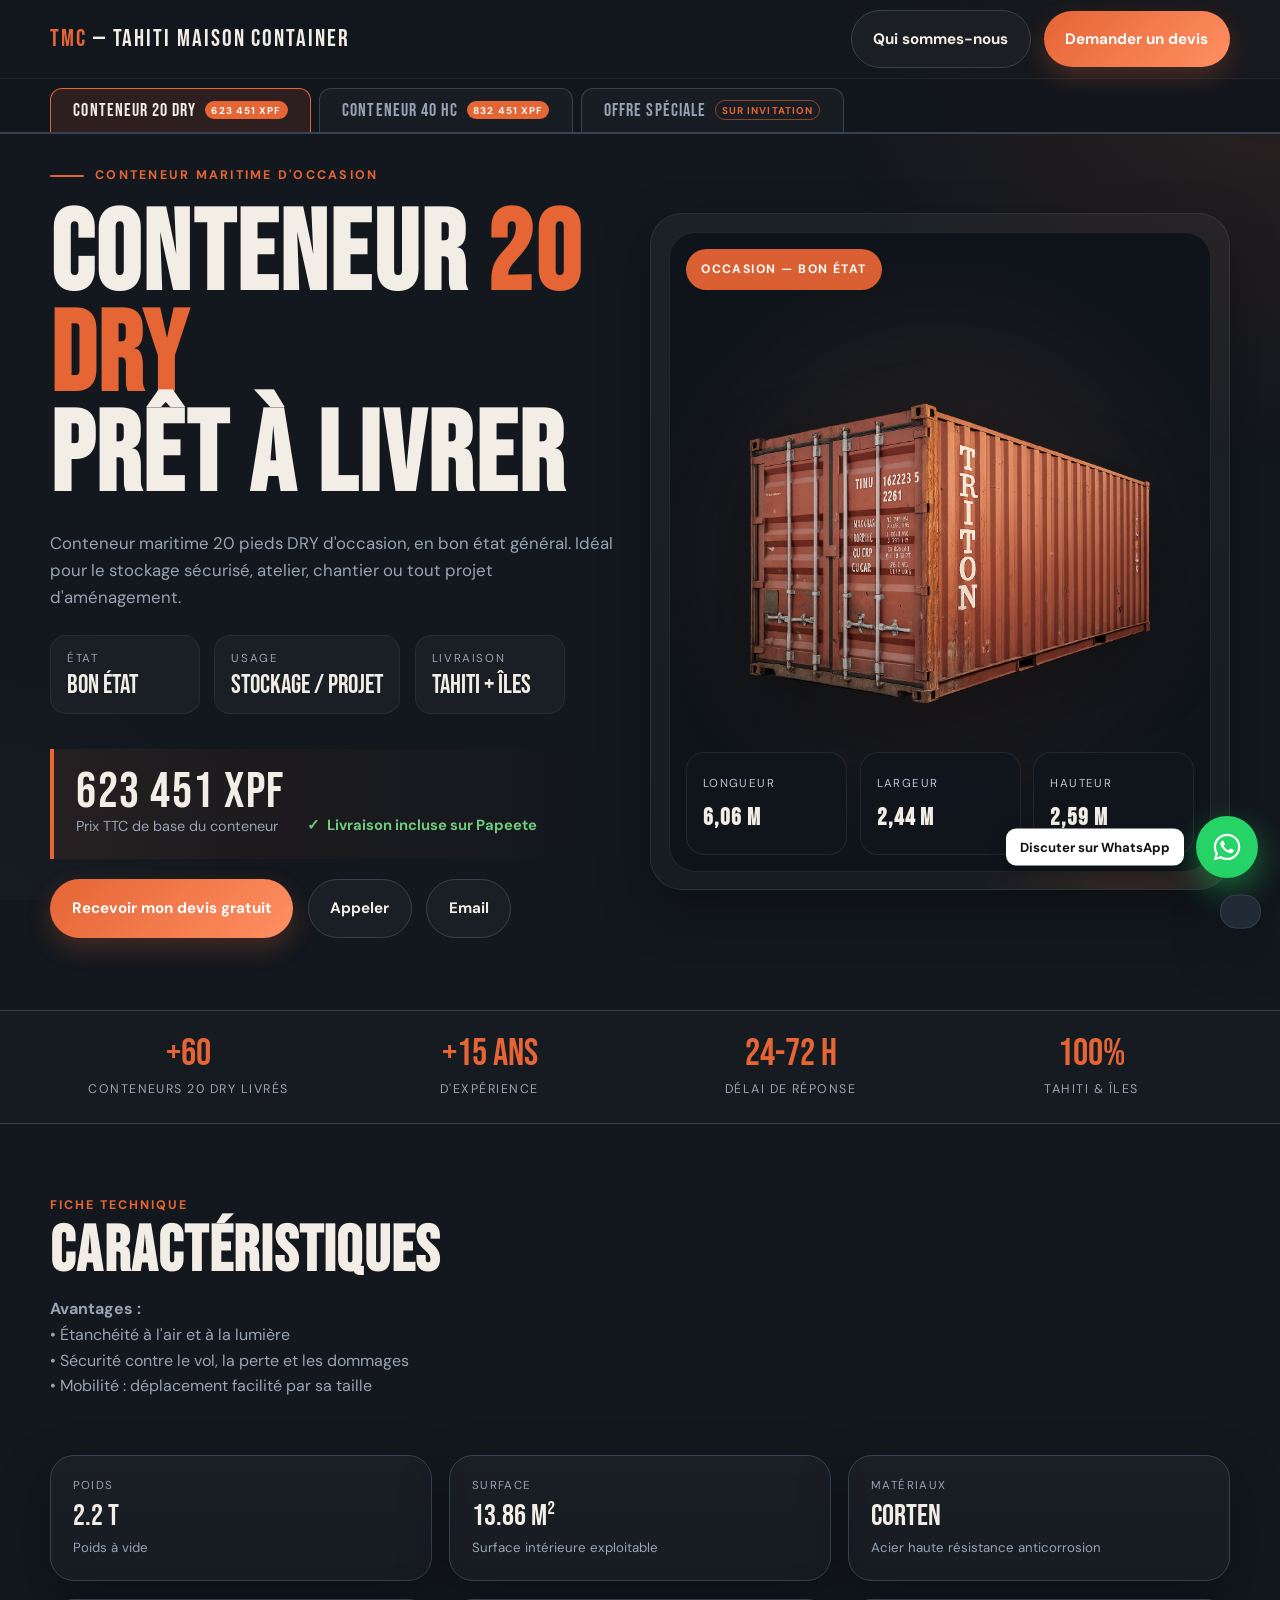
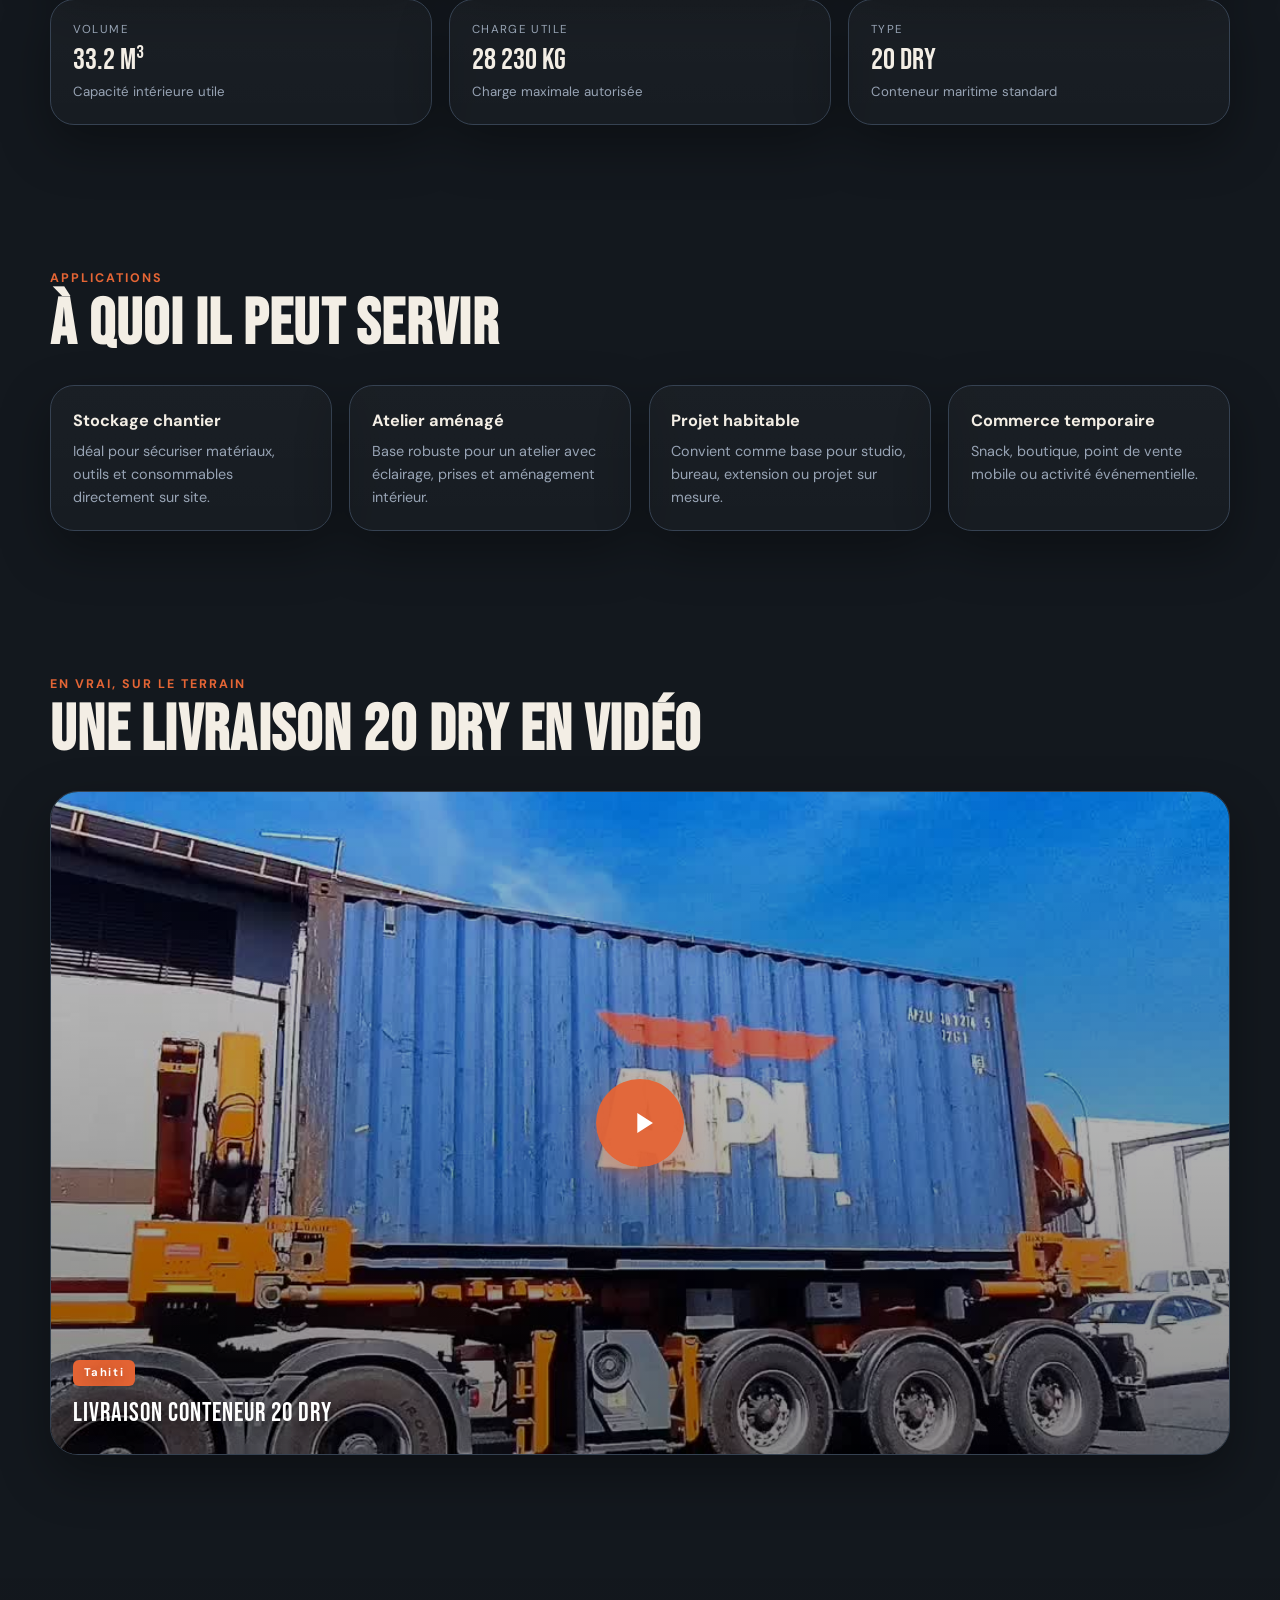
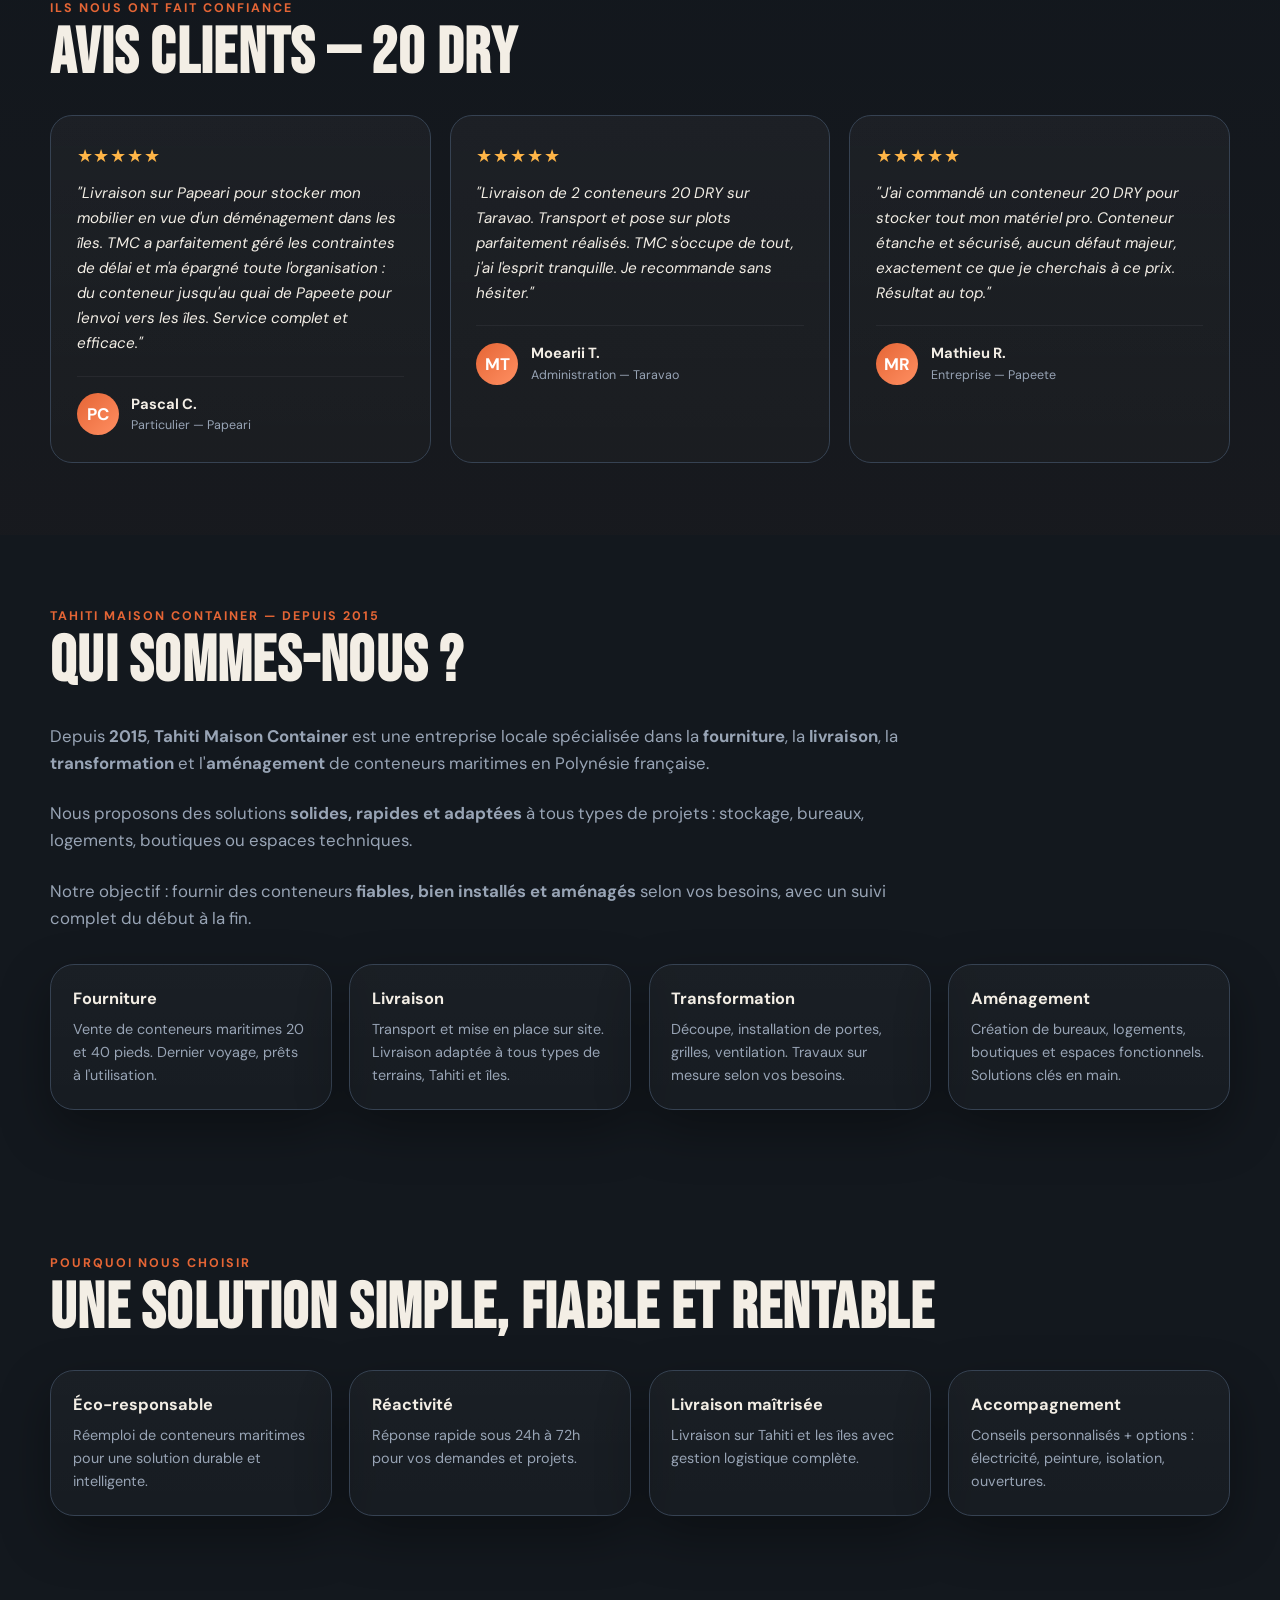
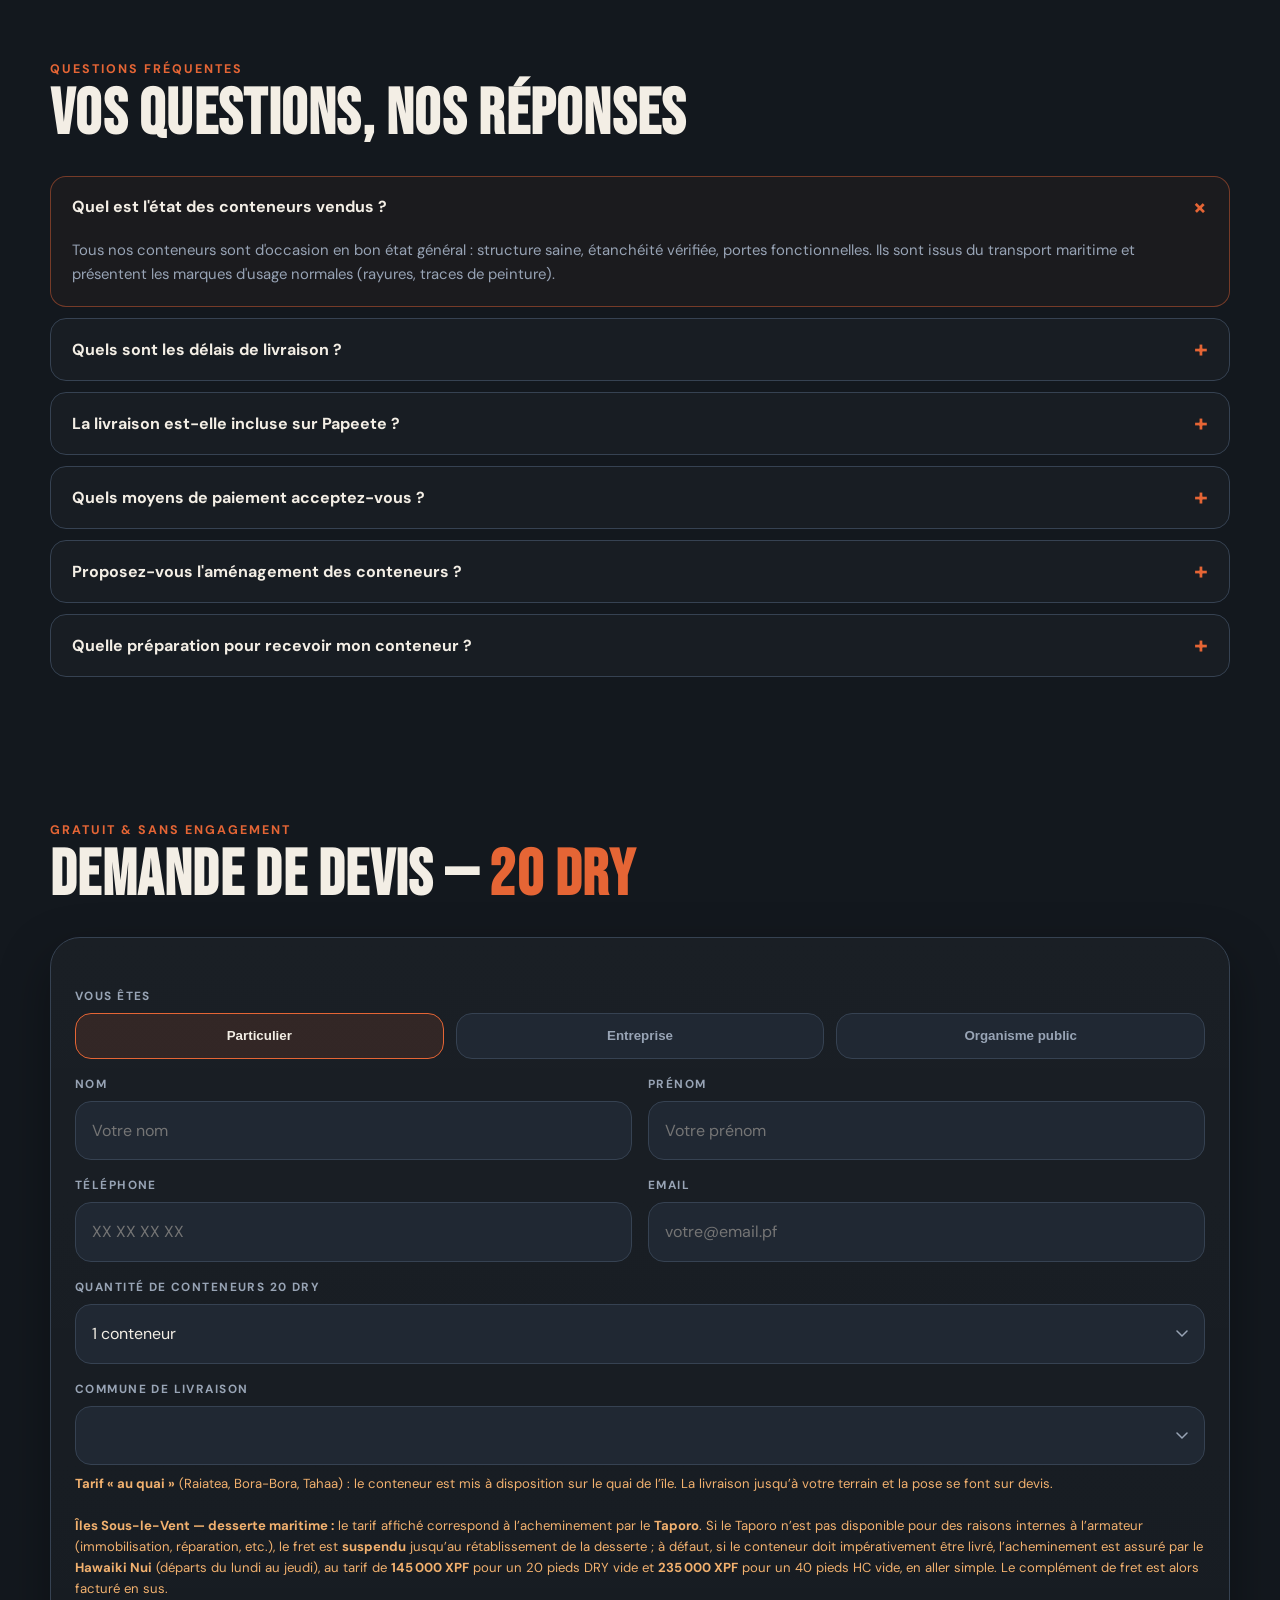
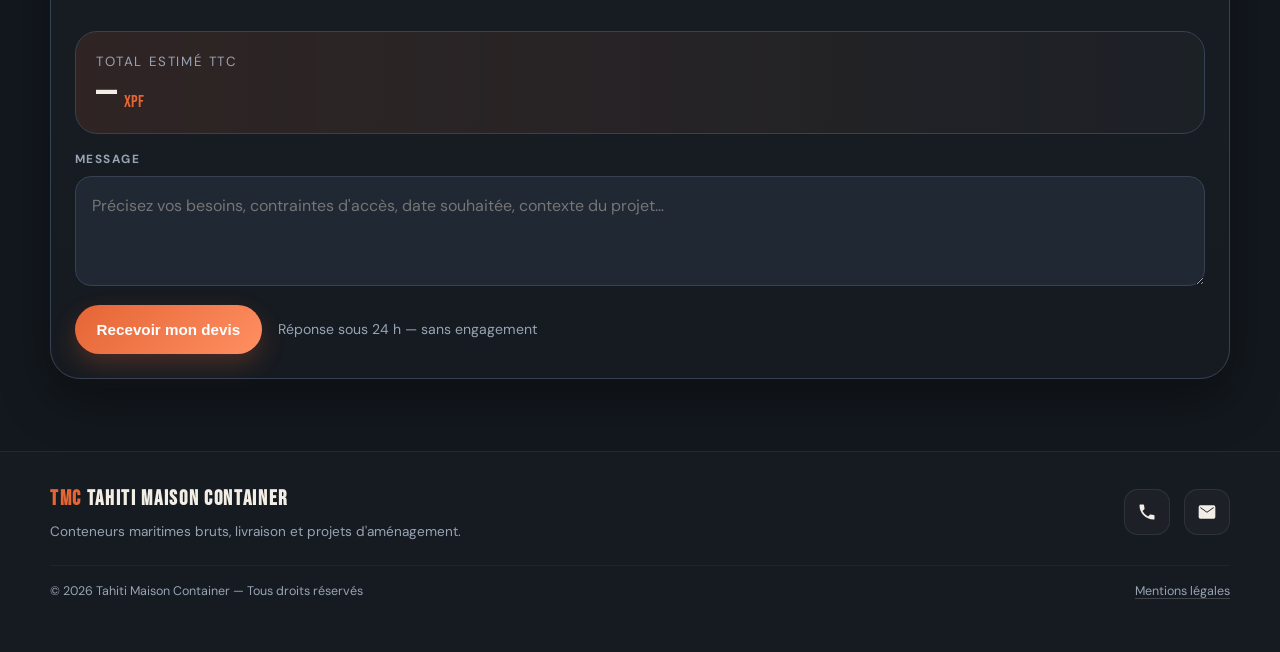
==== index.html @ 59f5e733 "offre-opp-2026-01-16194d" ====
<!DOCTYPE html>
<html lang="fr">
<head>
<meta charset="UTF-8"/>
<meta name="viewport" content="width=device-width,initial-scale=1.0"/>
<meta name="google-site-verification" content="ZjKX18twaaTvr8__LreBZO7NpRVUn8Rv_1X4d9f4OH8" />
<meta name="msvalidate.01" content="8EB4B6373CE8FE2420AEF058932D3EBC" />

<!-- ═══ SEO PRINCIPAL ═══ -->
<title>Tahiti Maison Container — Vente conteneurs maritimes 20 DRY & 40 HC en Polynésie</title>
<meta name="description" content="Vente et livraison de conteneurs maritimes d'occasion en Polynésie française. Conteneur 20 DRY à 623 451 XPF, 40 HC à 832 451 XPF. Livraison Tahiti et îles, aménagement sur mesure. Devis gratuit."/>
<meta name="keywords" content="conteneur Tahiti, container maritime Polynésie, 20 DRY, 40 HC, vente conteneur Papeete, livraison conteneur îles, aménagement conteneur, stockage Tahiti, TMC"/>
<meta name="author" content="Tahiti Maison Container"/>
<meta name="robots" content="index, follow"/>
<meta name="geo.region" content="PF"/>
<meta name="geo.placename" content="Papeete, Tahiti"/>
<link rel="canonical" href="https://tahitimaisoncontainer-jpg.github.io/avendrecontainer/"/>

<!-- ═══ OPEN GRAPH (Facebook, WhatsApp, LinkedIn) ═══ -->
<meta property="og:type" content="website"/>
<meta property="og:locale" content="fr_FR"/>
<meta property="og:site_name" content="Tahiti Maison Container"/>
<meta property="og:title" content="Tahiti Maison Container — Conteneurs maritimes en Polynésie"/>
<meta property="og:description" content="Vente et livraison de conteneurs maritimes 20 DRY & 40 HC. Livraison Tahiti et îles, aménagement sur mesure. Devis gratuit sous 24h."/>
<meta property="og:url" content="https://tahitimaisoncontainer-jpg.github.io/avendrecontainer/"/>
<meta property="og:image" content="https://tahitimaisoncontainer-jpg.github.io/avendrecontainer/images/conteneur-20dry.png"/>
<meta property="og:image:width" content="1200"/>
<meta property="og:image:height" content="630"/>
<meta property="og:image:alt" content="Conteneur maritime TMC Polynésie"/>

<!-- ═══ TWITTER CARDS ═══ -->
<meta name="twitter:card" content="summary_large_image"/>
<meta name="twitter:title" content="Tahiti Maison Container — Conteneurs 20 DRY & 40 HC"/>
<meta name="twitter:description" content="Vente et livraison de conteneurs maritimes en Polynésie. Devis gratuit sous 24h."/>
<meta name="twitter:image" content="https://tahitimaisoncontainer-jpg.github.io/avendrecontainer/images/conteneur-20dry.png"/>

<!-- ═══ FAVICON ═══ -->
<link rel="icon" type="image/svg+xml" href="data:image/svg+xml,%3Csvg xmlns='http://www.w3.org/2000/svg' viewBox='0 0 32 32'%3E%3Crect width='32' height='32' rx='6' fill='%2314181e'/%3E%3Cpath d='M5 11h22v10H5z' fill='%23e56535'/%3E%3Cpath d='M8 11v10M12 11v10M16 11v10M20 11v10M24 11v10' stroke='%2314181e' stroke-width='1'/%3E%3C/svg%3E"/>

<!-- ═══ DONNÉES STRUCTURÉES SCHEMA.ORG ═══ -->
<script type="application/ld+json">
{
  "@context": "https://schema.org",
  "@type": "LocalBusiness",
  "@id": "https://tahitimaisoncontainer-jpg.github.io/avendrecontainer/#business",
  "name": "Tahiti Maison Container",
  "alternateName": "TMC",
  "description": "Vente, livraison et aménagement de conteneurs maritimes d'occasion en Polynésie française.",
  "url": "https://tahitimaisoncontainer-jpg.github.io/avendrecontainer/",
  "telephone": "+68987226555",
  "email": "tahitimaisoncontainer@gmail.com",
  "image": "https://tahitimaisoncontainer-jpg.github.io/avendrecontainer/images/conteneur-20dry.png",
  "priceRange": "623 451 - 832 451 XPF",
  "address": {
    "@type": "PostalAddress",
    "addressLocality": "Papeete",
    "addressRegion": "Tahiti",
    "addressCountry": "PF"
  },
  "areaServed": [
    {"@type":"Place","name":"Tahiti"},
    {"@type":"Place","name":"Moorea"},
    {"@type":"Place","name":"Îles Sous-le-Vent"},
    {"@type":"Place","name":"Tuamotu"},
    {"@type":"Place","name":"Marquises"},
    {"@type":"Place","name":"Australes"}
  ],
  "aggregateRating": {
    "@type": "AggregateRating",
    "ratingValue": "5.0",
    "reviewCount": "6",
    "bestRating": "5",
    "worstRating": "1"
  },
  "review": [
    {"@type":"Review","author":{"@type":"Person","name":"Pascal C."},"reviewRating":{"@type":"Rating","ratingValue":"5"},"reviewBody":"Livraison sur Papeari pour stocker mon mobilier en vue d'un déménagement dans les îles. TMC a parfaitement géré les contraintes de délai."},
    {"@type":"Review","author":{"@type":"Person","name":"Moearii T."},"reviewRating":{"@type":"Rating","ratingValue":"5"},"reviewBody":"Livraison de 2 conteneurs 20 DRY sur Taravao. Transport et pose sur plots parfaitement réalisés. Je recommande sans hésiter."},
    {"@type":"Review","author":{"@type":"Person","name":"Mathieu R."},"reviewRating":{"@type":"Rating","ratingValue":"5"},"reviewBody":"Conteneur étanche et sécurisé, aucun défaut majeur. Exactement ce que je cherchais à ce prix. Résultat au top."},
    {"@type":"Review","author":{"@type":"Person","name":"Mareta T."},"reviewRating":{"@type":"Rating","ratingValue":"5"},"reviewBody":"3 conteneurs 40 HC commandés pour notre stockage. TMC a parfaitement organisé la pose sur plots et installé des ouvertures alu."},
    {"@type":"Review","author":{"@type":"Person","name":"Maeva M."},"reviewRating":{"@type":"Rating","ratingValue":"5"},"reviewBody":"Livraison de 2 conteneurs 40 HC sur Tahaa. TMC a su gérer le transport malgré les difficultés logistiques sur l'île."},
    {"@type":"Review","author":{"@type":"Person","name":"Heimana F."},"reviewRating":{"@type":"Rating","ratingValue":"5"},"reviewBody":"On stocke notre flotte de matériel pro dans deux 40 HC. Capacité énorme, sécurité totale. Rapport qualité-prix imbattable."}
  ]
}
</script>
<script type="application/ld+json">
{
  "@context": "https://schema.org",
  "@graph": [
    {
      "@type": "Product",
      "name": "Conteneur maritime 20 DRY d'occasion",
      "description": "Conteneur maritime 20 pieds DRY d'occasion en bon état général. Idéal pour stockage, atelier, chantier ou projet d'aménagement. Dimensions extérieures 6,06 × 2,44 × 2,59 m.",
      "image": "https://tahitimaisoncontainer-jpg.github.io/avendrecontainer/images/conteneur-20dry.png",
      "brand": {"@type":"Brand","name":"Tahiti Maison Container"},
      "category": "Conteneur maritime",
      "offers": {
        "@type": "Offer",
        "price": "623451",
        "priceCurrency": "XPF",
        "availability": "https://schema.org/InStock",
        "seller": {"@type":"Organization","name":"Tahiti Maison Container"}
      },
      "aggregateRating": {
        "@type": "AggregateRating",
        "ratingValue": "5.0",
        "reviewCount": "3",
        "bestRating": "5",
        "worstRating": "1"
      },
      "review": [
        {"@type":"Review","author":{"@type":"Person","name":"Pascal C."},"reviewRating":{"@type":"Rating","ratingValue":"5","bestRating":"5"},"reviewBody":"Livraison sur Papeari pour stocker mon mobilier en vue d'un déménagement dans les îles. TMC a parfaitement géré les contraintes de délai."},
        {"@type":"Review","author":{"@type":"Person","name":"Moearii T."},"reviewRating":{"@type":"Rating","ratingValue":"5","bestRating":"5"},"reviewBody":"Livraison de 2 conteneurs 20 DRY sur Taravao. Transport et pose sur plots parfaitement réalisés. Je recommande sans hésiter."},
        {"@type":"Review","author":{"@type":"Person","name":"Mathieu R."},"reviewRating":{"@type":"Rating","ratingValue":"5","bestRating":"5"},"reviewBody":"Conteneur étanche et sécurisé, aucun défaut majeur. Exactement ce que je cherchais à ce prix. Résultat au top."}
      ]
    },
    {
      "@type": "Product",
      "name": "Conteneur maritime 40 HC d'occasion",
      "description": "Conteneur maritime 40 pieds High Cube d'occasion en bon état général. Grande capacité pour stockage volumineux, atelier, habitat ou commerce. Dimensions extérieures 12,19 × 2,44 × 2,90 m.",
      "image": "https://tahitimaisoncontainer-jpg.github.io/avendrecontainer/images/conteneur-40HC.png",
      "brand": {"@type":"Brand","name":"Tahiti Maison Container"},
      "category": "Conteneur maritime",
      "offers": {
        "@type": "Offer",
        "price": "832451",
        "priceCurrency": "XPF",
        "availability": "https://schema.org/InStock",
        "seller": {"@type":"Organization","name":"Tahiti Maison Container"}
      },
      "aggregateRating": {
        "@type": "AggregateRating",
        "ratingValue": "5.0",
        "reviewCount": "3",
        "bestRating": "5",
        "worstRating": "1"
      },
      "review": [
        {"@type":"Review","author":{"@type":"Person","name":"Mareta T."},"reviewRating":{"@type":"Rating","ratingValue":"5","bestRating":"5"},"reviewBody":"3 conteneurs 40 HC commandés pour notre stockage. TMC a parfaitement organisé la pose sur plots et installé des ouvertures alu."},
        {"@type":"Review","author":{"@type":"Person","name":"Maeva M."},"reviewRating":{"@type":"Rating","ratingValue":"5","bestRating":"5"},"reviewBody":"Livraison de 2 conteneurs 40 HC sur Tahaa. TMC a su gérer le transport malgré les difficultés logistiques sur l'île."},
        {"@type":"Review","author":{"@type":"Person","name":"Heimana F."},"reviewRating":{"@type":"Rating","ratingValue":"5","bestRating":"5"},"reviewBody":"On stocke notre flotte de matériel pro dans deux 40 HC. Capacité énorme, sécurité totale. Rapport qualité-prix imbattable."}
      ]
    }
  ]
}
</script>
<script type="application/ld+json">
{
  "@context": "https://schema.org",
  "@type": "FAQPage",
  "mainEntity": [
    {"@type":"Question","name":"Quel est l'état des conteneurs vendus ?","acceptedAnswer":{"@type":"Answer","text":"Tous nos conteneurs sont d'occasion en bon état général : structure saine, étanchéité vérifiée, portes fonctionnelles. Ils sont issus du transport maritime et présentent les marques d'usage normales."}},
    {"@type":"Question","name":"Quels sont les délais de livraison ?","acceptedAnswer":{"@type":"Answer","text":"Sur Papeete et la zone urbaine : 3 à 7 jours après confirmation. Pour les autres communes de Tahiti : 5 à 10 jours. Pour les îles : selon la rotation des goélettes, comptez 2 à 4 semaines."}},
    {"@type":"Question","name":"La livraison est-elle incluse sur Papeete ?","acceptedAnswer":{"@type":"Answer","text":"Oui, la livraison est incluse dans le prix du conteneur pour la commune de Papeete. Pour les autres communes de Tahiti, des frais de transport s'appliquent selon la distance."}},
    {"@type":"Question","name":"Quels moyens de paiement acceptez-vous ?","acceptedAnswer":{"@type":"Answer","text":"Virement bancaire et paiement comptant avant la livraison pour les particuliers et les entreprises. Pour les organismes publics uniquement, nous acceptons les bons de commande avec règlement à 30 jours."}},
    {"@type":"Question","name":"Proposez-vous l'aménagement des conteneurs ?","acceptedAnswer":{"@type":"Answer","text":"Oui : électricité, isolation, peinture, fenêtres, portes, climatisation. Nous transformons des conteneurs en habitat, atelier, snack ou bureau."}},
    {"@type":"Question","name":"Quelle préparation pour recevoir mon conteneur ?","acceptedAnswer":{"@type":"Answer","text":"Prévoir un sol stable et plat (plots béton recommandés), un accès camion (largeur 3 m minimum) et un dégagement suffisant pour la manœuvre."}}
  ]
}
</script>

<link rel="preconnect" href="https://fonts.googleapis.com"/>
<link rel="preconnect" href="https://fonts.gstatic.com" crossorigin/>
<link href="https://fonts.googleapis.com/css2?family=Bebas+Neue&family=DM+Sans:wght@300;400;500;700&display=swap" rel="stylesheet"/>
<script src="https://cdn.jsdelivr.net/npm/@emailjs/browser@4/dist/email.min.js"></script>
<script src="https://cdnjs.cloudflare.com/ajax/libs/jspdf/2.5.1/jspdf.umd.min.js"></script>
<style>

    *, *::before, *::after { box-sizing: border-box; margin: 0; padding: 0; }
    :root{
      --bg:#14181e; --bg-soft:#1b2129; --panel:#202833; --panel-2:#273241;
      --line:#364252; --text:#f3eee5; --muted:#98a4b5;
      --accent:#e56535; --accent-2:#ff8f62; --ok:#6fcb7d;
      --shadow:0 20px 50px rgba(0,0,0,.34); --radius:24px; --max:1180px;
    }
    html { scroll-behavior: smooth; }
    body{ font-family:'DM Sans',sans-serif; background: #13181e; color:var(--text); line-height:1.6; }
    body::before{
      content:'';
      position:fixed;
      inset:0;
      background:
        radial-gradient(circle at top right, rgba(229,101,53,.12), transparent 30%),
        radial-gradient(circle at bottom left, rgba(255,255,255,.02), transparent 20%);
      pointer-events:none;
      z-index:0;
    }
    main, nav, footer{ position:relative; z-index:1; }
    a{ color:inherit; text-decoration:none; }
    img{ max-width:100%; display:block; }
    .container{ width:min(var(--max), calc(100% - 2.4rem)); margin:0 auto; }
    nav{ position:fixed; inset:0 0 auto 0; z-index:1000; backdrop-filter:blur(14px); background:rgba(20,24,30,.74); border-bottom:1px solid rgba(255,255,255,.06); }
    .nav-inner{ min-height:78px; display:flex; align-items:center; justify-content:space-between; gap:1rem; }
    .nav-spacer{ padding-top:78px; }
    .brand{ font-family:'Bebas Neue',sans-serif; letter-spacing:.08em; font-size:1.5rem; white-space:nowrap; }
    .brand span{ color:var(--accent); }
    .brand .brand-full{ color:inherit; }
    .nav-right{ display:flex; align-items:center; gap:.8rem; }
    .nav-mini{ font-size:.82rem; color:var(--muted); }
    .btn{ display:inline-flex; align-items:center; justify-content:center; border:none; cursor:pointer; padding:1rem 1.35rem; border-radius:999px; font-weight:700; transition:.22s ease; font-size:.95rem; white-space:nowrap; }
    .btn:hover{ transform:translateY(-1px); }
    .btn-primary{ background:linear-gradient(135deg,var(--accent),var(--accent-2)); color:#fff; box-shadow:0 10px 24px rgba(229,101,53,.24); }
    .btn-secondary{ background:rgba(255,255,255,.03); color:var(--text); border:1px solid var(--line); }
    .hero{ padding:112px 0 72px; min-height:100vh; display:flex; align-items:center; }
    .hero-grid{ display:grid; grid-template-columns:1fr 1.02fr; gap:2rem; align-items:center; }
    .hero-copy{ display:flex; flex-direction:column; justify-content:center; gap:1.3rem; }
    .kicker{ display:inline-flex; align-items:center; gap:.7rem; color:var(--accent); text-transform:uppercase; letter-spacing:.18em; font-size:.78rem; font-weight:700; }
    .kicker::before{ content:""; width:34px; height:2px; border-radius:99px; background:var(--accent); }
    h1, .hero-title{ font-family:'Bebas Neue',sans-serif; font-size:clamp(3.6rem,9vw,7rem); line-height:.9; letter-spacing:.02em; }
    h1 .accent, .hero-title .accent{ color:var(--accent); }
    .hero-lead{ max-width:620px; color:var(--muted); font-size:1.05rem; }
    .hero-metrics{ display:flex; flex-wrap:wrap; gap:.9rem; margin:.2rem 0 .5rem; }
    .metric{ padding:.9rem 1rem; background:rgba(255,255,255,.03); border:1px solid rgba(255,255,255,.06); border-radius:16px; min-width:150px; }
    .metric-label{ font-size:.72rem; letter-spacing:.14em; text-transform:uppercase; color:var(--muted); }
    .metric-value{ font-family:'Bebas Neue',sans-serif; font-size:1.65rem; line-height:1; margin-top:.25rem; }
    .hero-price{ display:flex; flex-wrap:wrap; align-items:end; gap:1rem 1.4rem; margin-top:.4rem; padding:1.3rem 1.4rem; border-left:4px solid var(--accent); background:linear-gradient(90deg,rgba(229,101,53,.08),rgba(255,255,255,0)); border-radius:0 18px 18px 0; }
    .price-main{ font-family:'Bebas Neue',sans-serif; font-size:3.1rem; line-height:.9; letter-spacing:.03em; }
    .price-sub{ color:var(--muted); font-size:.9rem; }
    .free-tag{ display:inline-flex; align-items:center; gap:.45rem; color:var(--ok); font-size:.92rem; font-weight:700; }
    .free-tag::before{ content:"✓"; }
    .hero-actions{ display:flex; flex-wrap:wrap; gap:.9rem; }
    .hero-visual-wrap{ position:relative; padding:1.1rem; border-radius:32px; background:linear-gradient(180deg,rgba(255,255,255,.04),rgba(255,255,255,.02)); border:1px solid rgba(255,255,255,.08); box-shadow:var(--shadow); overflow:hidden; }
    .hero-visual-wrap::before{ content:""; position:absolute; inset:auto -10% -30% auto; width:320px; height:320px; border-radius:50%; background:radial-gradient(circle,rgba(229,101,53,.18),transparent 68%); pointer-events:none; }
    .hero-gallery{ position:relative; display:block; min-height:640px; }
    .photo-main{ position:relative; overflow:hidden; border-radius:26px; border:1px solid rgba(255,255,255,.08); min-height:640px; background:radial-gradient(circle at center,rgba(229,101,53,.10),rgba(15,20,26,1) 72%); display:flex; align-items:center; justify-content:center; }
    .container-photo{ width:92%; max-width:760px; height:auto; object-fit:contain; filter:drop-shadow(0 26px 34px rgba(0,0,0,.38)); position:relative; z-index:1; }
    .badge{ position:absolute; top:1rem; left:1rem; z-index:2; padding:.68rem .95rem; border-radius:999px; background:rgba(229,101,53,.95); color:#fff; font-size:.76rem; font-weight:700; letter-spacing:.12em; text-transform:uppercase; }
    .hero-floating{ position:absolute; left:1rem; right:1rem; bottom:1rem; z-index:2; display:grid; grid-template-columns:repeat(3,1fr); gap:.8rem; }
    .floating-box{ background:rgba(17,23,30,.78); backdrop-filter:blur(10px); border:1px solid rgba(255,255,255,.08); border-radius:18px; padding:1rem; }
    .floating-box small{ color:#b9c4d2; font-size:.72rem; text-transform:uppercase; letter-spacing:.12em; }
    .floating-box strong{ display:block; margin-top:.3rem; font-family:'Bebas Neue',sans-serif; font-size:1.5rem; letter-spacing:.04em; }
    section{ padding:72px 0; }
    .section-head{ display:flex; align-items:end; justify-content:space-between; gap:1rem; flex-wrap:wrap; margin-bottom:2rem; }
    .eyebrow{ color:var(--accent); letter-spacing:.16em; text-transform:uppercase; font-size:.78rem; font-weight:700; margin-bottom:.4rem; }
    h2{ font-family:'Bebas Neue',sans-serif; font-size:clamp(2.4rem,5vw,4rem); line-height:.9; letter-spacing:.02em; }
    .grid-3{ display:grid; grid-template-columns:repeat(3,1fr); gap:1.1rem; }
    .grid-4{ display:grid; grid-template-columns:repeat(4,1fr); gap:1.1rem; }
    .card{ background:linear-gradient(180deg,rgba(255,255,255,.03),rgba(255,255,255,.02)); border:1px solid var(--line); border-radius:var(--radius); padding:1.35rem; box-shadow:var(--shadow); }
    .spec-label{ color:var(--muted); text-transform:uppercase; letter-spacing:.12em; font-size:.72rem; }
    .spec-value{ font-family:'Bebas Neue',sans-serif; font-size:1.9rem; line-height:1; margin:.35rem 0; }
    .spec-note{ color:var(--muted); font-size:.83rem; }
    .usage-card{ transition:.22s ease; }
    .usage-card:hover{ transform:translateY(-4px); border-color:rgba(229,101,53,.45); }
    .usage-title{ font-size:1.02rem; font-weight:700; margin-bottom:.35rem; }
    .usage-desc{ color:var(--muted); font-size:.9rem; }
    .quote-box{ background:linear-gradient(180deg,rgba(255,255,255,.03),rgba(255,255,255,.015)); border:1px solid var(--line); border-radius:30px; padding:1.5rem; box-shadow:var(--shadow); }
    .quote-grid{ display:grid; grid-template-columns:repeat(2,1fr); gap:1rem; margin-top:1.6rem; }
    .field{ display:flex; flex-direction:column; gap:.45rem; }
    .field.full{ grid-column:1/-1; }
    label{ font-size:.74rem; text-transform:uppercase; letter-spacing:.12em; color:var(--muted); font-weight:700; }
    input,select,textarea{ width:100%; border:none; outline:none; color:var(--text); background:var(--panel); border:1px solid var(--line); border-radius:16px; padding:1rem; font:inherit; transition:.2s ease; appearance:none; }
    select{ background-image:url("data:image/svg+xml,%3Csvg xmlns='http://www.w3.org/2000/svg' width='12' height='8' viewBox='0 0 12 8'%3E%3Cpath d='M1 1l5 5 5-5' stroke='%2398a4b5' stroke-width='1.5' fill='none' stroke-linecap='round'/%3E%3C/svg%3E"); background-repeat:no-repeat; background-position:right 1rem center; padding-right:2.6rem; }
    input:focus,select:focus,textarea:focus{ border-color:var(--accent); background:#26303b; }
    textarea{ min-height:110px; resize:vertical; }
    .choice-row{ display:flex; gap:.75rem; flex-wrap:wrap; }
    .chip{ padding:.88rem 1rem; border-radius:16px; background:var(--panel); border:1px solid var(--line); color:var(--muted); font-weight:700; cursor:pointer; transition:.2s ease; flex:1; text-align:center; min-width:140px; }
    .chip.active{ border-color:var(--accent); color:var(--text); background:rgba(229,101,53,.12); }
    .total-bar{ margin-top:1rem; display:flex; align-items:center; justify-content:space-between; gap:1rem; flex-wrap:wrap; padding:1.2rem 1.25rem; border-radius:22px; background:linear-gradient(90deg,rgba(229,101,53,.12),rgba(255,255,255,.02)); border:1px solid var(--line); }
    .total-bar small{ display:block; color:var(--muted); text-transform:uppercase; letter-spacing:.12em; margin-bottom:.25rem; }
    .total-value{ font-family:'Bebas Neue',sans-serif; font-size:2.6rem; line-height:.9; }
    .total-value em{ font-style:normal; color:var(--accent); font-size:1.05rem; }
    .note{ color:#f2b16f; font-size:.82rem; }
    .submit-row{ margin-top:1.2rem; display:flex; gap:1rem; align-items:center; flex-wrap:wrap; }
    .submit-note{ color:var(--muted); font-size:.88rem; }
    footer{ padding:30px 0 50px; border-top:1px solid rgba(255,255,255,.06); background:rgba(255,255,255,.015); }
    .footer-inner{ display:flex; align-items:center; justify-content:space-between; gap:1rem; flex-wrap:wrap; }
    .footer-left strong{ font-family:'Bebas Neue',sans-serif; letter-spacing:.08em; font-size:1.3rem; }
    .footer-left strong span{ color:var(--accent); }
    .footer-left p{ color:var(--muted); font-size:.85rem; margin-top:.35rem; }
    .footer-links{ display:flex; gap:.85rem; flex-wrap:wrap; }
    .footer-icon{ width:46px; height:46px; display:inline-flex; align-items:center; justify-content:center; border-radius:14px; background:rgba(255,255,255,.03); border:1px solid rgba(255,255,255,.08); transition:.2s ease; }
    .footer-icon:hover{ border-color:rgba(229,101,53,.45); background:rgba(229,101,53,.08); }
    .footer-icon svg{ width:20px; height:20px; display:block; fill:currentColor; }
    .toast{ position:fixed; right:1.2rem; bottom:1.2rem; z-index:9999; background:#222b35; color:var(--text); padding:1rem 1.2rem; border-radius:16px; border-left:4px solid var(--ok); border:1px solid var(--line); box-shadow:var(--shadow); transform:translateY(140%); transition:.35s cubic-bezier(.2,.9,.2,1); max-width:380px; font-size:.92rem; line-height:1.5; }
    .toast.show{ transform:translateY(0); }
    .toast-error{ border-left-color:#e55353 !important; }
    .hidden{ display:none !important; }
    /* MODAL */
    .modal-overlay{ position:fixed; inset:0; z-index:2000; background:rgba(10,14,18,.82); backdrop-filter:blur(8px); display:flex; align-items:center; justify-content:center; padding:1.2rem; opacity:0; pointer-events:none; transition:.3s ease; }
    .modal-overlay.open{ opacity:1; pointer-events:all; }
    .modal{ background:#1a2130; border:1px solid var(--line); border-radius:28px; width:min(720px,100%); max-height:90vh; overflow-y:auto; box-shadow:0 32px 80px rgba(0,0,0,.5); transform:translateY(28px) scale(.97); transition:.35s cubic-bezier(.2,.9,.2,1); }
    .modal-overlay.open .modal{ transform:none; }
    .modal-header{ padding:1.6rem 1.8rem 1rem; border-bottom:1px solid var(--line); display:flex; align-items:start; justify-content:space-between; gap:1rem; }
    .modal-title-block .eyebrow{ margin-bottom:.2rem; }
    .modal-title-block h3{ font-family:'Bebas Neue',sans-serif; font-size:2.2rem; line-height:1; letter-spacing:.03em; }
    .modal-close{ width:40px; height:40px; border:1px solid var(--line); border-radius:12px; background:rgba(255,255,255,.03); color:var(--muted); cursor:pointer; display:flex; align-items:center; justify-content:center; font-size:1.2rem; transition:.2s ease; flex-shrink:0; }
    .modal-close:hover{ border-color:rgba(229,101,53,.4); background:rgba(229,101,53,.08); color:var(--text); }
    .modal-body{ padding:1.6rem 1.8rem; }
    .devis-meta{ display:flex; gap:1rem; flex-wrap:wrap; margin-bottom:1.4rem; }
    .devis-meta-item{ flex:1; min-width:130px; padding:.8rem 1rem; border:1px solid var(--line); border-radius:14px; background:rgba(255,255,255,.02); }
    .devis-meta-item small{ color:var(--muted); font-size:.72rem; text-transform:uppercase; letter-spacing:.12em; display:block; margin-bottom:.2rem; }
    .devis-meta-item span{ font-weight:700; font-size:.9rem; }
    .devis-table{ width:100%; border-collapse:collapse; margin-bottom:1.2rem; }
    .devis-table th{ text-align:left; font-size:.72rem; letter-spacing:.14em; text-transform:uppercase; color:var(--muted); padding:.6rem .8rem; border-bottom:1px solid var(--line); }
    .devis-table td{ padding:.9rem .8rem; border-bottom:1px solid rgba(255,255,255,.04); font-size:.9rem; vertical-align:top; }
    .devis-table tr:last-child td{ border-bottom:none; }
    .td-right{ text-align:right; font-weight:700; }
    .devis-total{ display:flex; align-items:center; justify-content:space-between; padding:1.1rem 1.2rem; background:linear-gradient(90deg,rgba(229,101,53,.12),rgba(255,255,255,.02)); border:1px solid rgba(229,101,53,.25); border-radius:18px; margin-bottom:1.2rem; }
    .devis-total-label{ font-size:.82rem; color:var(--muted); text-transform:uppercase; letter-spacing:.12em; }
    .devis-total-value{ font-family:'Bebas Neue',sans-serif; font-size:2.4rem; line-height:.9; }
    .devis-total-value em{ font-style:normal; color:var(--accent); font-size:1rem; }
    .devis-notice{ padding:.9rem 1rem; border-radius:14px; background:rgba(255,143,98,.06); border:1px solid rgba(255,143,98,.15); font-size:.83rem; color:#d4a07a; margin-bottom:1rem; line-height:1.55; }
    .modal-footer{ padding:1rem 1.8rem 1.6rem; display:flex; gap:.8rem; flex-wrap:wrap; align-items:center; }
    .spinner{ display:inline-block; width:14px; height:14px; border:2px solid rgba(255,255,255,.3); border-top-color:#fff; border-radius:50%; animation:spin .7s linear infinite; margin-right:.5rem; vertical-align:middle; }
    @keyframes spin{ to{ transform:rotate(360deg); } }
    @media (max-width:1080px){ .hero-grid{ grid-template-columns:1fr; } .grid-4{ grid-template-columns:repeat(2,1fr); } }
    @media (max-width:780px){
      .hero{ min-height:auto; }
      .hero-gallery{ min-height:auto; }
      .hero-visual-wrap{ padding:.7rem; border-radius:20px; }
      .photo-main{
        min-height:auto; height:auto; padding-bottom:1rem;
        flex-direction:column; align-items:center; justify-content:flex-start;
      }
      .container-photo{ width:100%; max-width:100%; height:auto; object-fit:contain; }
      .badge{ position:static; display:inline-block; margin:.6rem auto .5rem; align-self:flex-start; }
      .hero-floating{
        position:static; display:grid; grid-template-columns:repeat(3,1fr);
        gap:.5rem; margin-top:.7rem; padding:0 .3rem;
      }
      .floating-box{ border-radius:12px; padding:.7rem .5rem; text-align:center; }
      .floating-box strong{ font-size:1.1rem; }
      .quote-grid,.grid-3,.grid-4{ grid-template-columns:1fr; }
      .nav-mini{ display:none; }
      .nav-inner{ flex-direction:column; align-items:center; gap:.55rem; padding:.7rem 0; min-height:auto; }
      .brand{ font-size:1.1rem; }
      .nav-right{ gap:.5rem; }
      .nav-right .btn{ padding:.6rem 1rem; font-size:.85rem; }
      .nav-spacer{ padding-top:120px; }
      .modal-body{ padding:1.2rem; }
      .modal-header{ padding:1.2rem 1.2rem .8rem; }
      .modal-footer{ padding:.8rem 1.2rem 1.2rem; }
      /* Onglets produits sur mobile : libelles courts, prix masques */
      .ptabs{ gap:.35rem; padding:.4rem 0 0; overflow-x:auto; scrollbar-width:none;
              -webkit-overflow-scrolling:touch; width:calc(100% - 1.6rem); }
      .ptabs::-webkit-scrollbar{ display:none; }
      .ptab{ flex:1 1 auto; justify-content:center; text-align:center;
             padding:.6rem .45rem; font-size:1rem; gap:.3rem; border-radius:10px 10px 0 0;
             white-space:nowrap; letter-spacing:.04em; }
      .ptab .ptab-badge{ display:none; }
      .ptab .ptab-long{ display:none; }
      .ptab .ptab-short{ display:inline; }
      .ptabs-wrap{ position:static; top:auto; }
      #tab-offre{ color:var(--accent); border-color:rgba(229,101,53,.5); }
      #tab-offre.active{ color:var(--text); }
      /* Modal sur mobile */
      .modal{ width:min(720px,100%); }
      .devis-meta{ grid-template-columns:1fr 1fr; }
    }
    /* Tablette */
    @media (min-width:781px) and (max-width:1080px){
      .ptab{ font-size:1rem; padding:.65rem 1rem; }
      .hero-grid{ grid-template-columns:1fr; }
    }
  
/* ── ONGLETS PRODUITS ── */
.ptabs-wrap{position:sticky;top:78px;z-index:900;background:rgba(18,22,29,.96);backdrop-filter:blur(14px);border-bottom:2px solid var(--line);}
.ptabs{display:flex;gap:.5rem;padding:.6rem 0 0;max-width:var(--max);margin:0 auto;width:min(var(--max),calc(100% - 2.4rem));}
.ptab{display:flex;align-items:center;gap:.55rem;padding:.7rem 1.4rem;border-radius:12px 12px 0 0;font-family:"Bebas Neue",sans-serif;font-size:1.1rem;letter-spacing:.06em;cursor:pointer;transition:.2s;background:rgba(255,255,255,.03);border:1px solid var(--line);border-bottom:none;color:var(--muted);}
.ptab.active{background:rgba(229,101,53,.13);border-color:var(--accent);color:var(--text);}
.ptab-badge{font-size:.62rem;font-family:"DM Sans",sans-serif;background:var(--accent);color:#fff;padding:.15rem .4rem;border-radius:999px;font-weight:700;}
.ptab-short{display:none;}
@media (max-width:370px){ .ptabs .ptab{ font-size:.88rem; padding:.55rem .3rem; letter-spacing:.02em; } }
.psec{display:none;}.psec.active{display:block;}

/* ── WHATSAPP FLOATING BUTTON ── */
.wa-fab{position:fixed;bottom:1.4rem;right:1.4rem;z-index:1500;width:62px;height:62px;border-radius:50%;background:#25D366;display:flex;align-items:center;justify-content:center;box-shadow:0 12px 32px rgba(37,211,102,.45),0 0 0 0 rgba(37,211,102,.7);animation:wa-pulse 2.2s ease-out infinite;transition:.25s;}
.wa-fab:hover{transform:scale(1.08);}
.wa-fab svg{width:32px;height:32px;fill:#fff;}
@keyframes wa-pulse{0%{box-shadow:0 12px 32px rgba(37,211,102,.45),0 0 0 0 rgba(37,211,102,.6);}70%{box-shadow:0 12px 32px rgba(37,211,102,.45),0 0 0 22px rgba(37,211,102,0);}100%{box-shadow:0 12px 32px rgba(37,211,102,.45),0 0 0 0 rgba(37,211,102,0);}}
.wa-label{position:absolute;right:74px;top:50%;transform:translateY(-50%);background:#fff;color:#111;padding:.5rem .85rem;border-radius:10px;font-size:.82rem;font-weight:700;white-space:nowrap;box-shadow:0 6px 18px rgba(0,0,0,.2);}
.wa-label::after{content:"";position:absolute;right:-6px;top:50%;transform:translateY(-50%);border:6px solid transparent;border-left-color:#fff;}

/* ── TRUST BAR ── */
.trust-bar{padding:1.5rem 0;border-top:1px solid var(--line);border-bottom:1px solid var(--line);background:rgba(255,255,255,.015);}
.trust-grid{display:grid;grid-template-columns:repeat(4,1fr);gap:1.5rem;text-align:center;}
.trust-item{display:flex;flex-direction:column;align-items:center;gap:.4rem;}
.trust-num{font-family:'Bebas Neue',sans-serif;font-size:2.4rem;color:var(--accent);line-height:1;}
.trust-lbl{font-size:.78rem;color:var(--muted);text-transform:uppercase;letter-spacing:.12em;}
@media (max-width:780px){.trust-grid{grid-template-columns:repeat(2,1fr);}.trust-num{font-size:1.8rem;}}

/* ── TESTIMONIALS ── */
.testimonials{padding:72px 0;background:linear-gradient(180deg,transparent,rgba(229,101,53,.025));}
.testi-grid{display:grid;grid-template-columns:repeat(3,1fr);gap:1.2rem;}
.testi-card{background:linear-gradient(180deg,rgba(255,255,255,.035),rgba(255,255,255,.015));border:1px solid var(--line);border-radius:22px;padding:1.6rem;position:relative;}
.testi-stars{color:#ffb547;font-size:1.1rem;margin-bottom:.7rem;letter-spacing:.05em;}
.testi-text{color:var(--text);font-size:.95rem;line-height:1.65;margin-bottom:1.2rem;font-style:italic;}
.testi-author{display:flex;align-items:center;gap:.8rem;padding-top:1rem;border-top:1px solid rgba(255,255,255,.05);}
.testi-avatar{width:42px;height:42px;border-radius:50%;background:linear-gradient(135deg,var(--accent),var(--accent-2));display:flex;align-items:center;justify-content:center;color:#fff;font-weight:700;font-size:1.05rem;flex-shrink:0;}
.testi-name{font-weight:700;font-size:.92rem;}
.testi-meta{color:var(--muted);font-size:.78rem;}
@media (max-width:980px){.testi-grid{grid-template-columns:1fr;}}

/* ── FAQ ── */
.faq-list{display:flex;flex-direction:column;gap:.7rem;}
.faq-item{background:rgba(255,255,255,.025);border:1px solid var(--line);border-radius:16px;overflow:hidden;transition:.2s;}
.faq-item.open{border-color:rgba(229,101,53,.45);background:rgba(229,101,53,.04);}
.faq-q{padding:1.1rem 1.3rem;display:flex;align-items:center;justify-content:space-between;gap:1rem;cursor:pointer;font-weight:700;font-size:1rem;}
.faq-q::after{content:"+";color:var(--accent);font-size:1.5rem;line-height:1;flex-shrink:0;transition:.25s;}
.faq-item.open .faq-q::after{transform:rotate(45deg);}
.faq-a{padding:0 1.3rem 1.2rem;color:var(--muted);font-size:.93rem;line-height:1.65;display:none;}
.faq-item.open .faq-a{display:block;}

/* ── GALLERY STRIP ── */
.gallery-strip{display:grid;grid-template-columns:repeat(4,1fr);gap:.8rem;}
.gallery-item{aspect-ratio:1;border-radius:16px;overflow:hidden;border:1px solid var(--line);position:relative;background:linear-gradient(135deg,#2a3340,#1a2028);display:flex;align-items:center;justify-content:center;color:var(--muted);font-size:.78rem;text-align:center;padding:.5rem;transition:.25s;}
.gallery-item:hover{transform:translateY(-4px);border-color:rgba(229,101,53,.45);}
.gallery-item::before{content:"";position:absolute;inset:0;background:linear-gradient(180deg,transparent 60%,rgba(0,0,0,.65));z-index:1;}
.gallery-item span{position:relative;z-index:2;align-self:flex-end;font-weight:700;color:#fff;}
@media (max-width:780px){.gallery-strip{grid-template-columns:repeat(2,1fr);}}

/* ── VIDEO SECTION ── */
.video-wrap{position:relative;border-radius:28px;overflow:hidden;border:1px solid var(--line);box-shadow:var(--shadow);background:#000;aspect-ratio:16/9;cursor:pointer;}
.video-wrap video{width:100%;height:100%;object-fit:cover;display:block;}
.video-overlay{position:absolute;inset:0;display:flex;align-items:center;justify-content:center;background:linear-gradient(180deg,rgba(0,0,0,.15),rgba(0,0,0,.45));transition:.3s;}
.video-overlay.hidden-overlay{opacity:0;pointer-events:none;}
.video-play-btn{width:88px;height:88px;border-radius:50%;background:rgba(229,101,53,.95);display:flex;align-items:center;justify-content:center;box-shadow:0 16px 40px rgba(229,101,53,.5),0 0 0 0 rgba(229,101,53,.7);animation:wa-pulse 2.4s ease-out infinite;}
.video-play-btn svg{width:34px;height:34px;fill:#fff;margin-left:5px;}
.video-caption{position:absolute;left:1.4rem;bottom:1.2rem;z-index:2;color:#fff;font-family:'Bebas Neue',sans-serif;font-size:1.6rem;letter-spacing:.04em;text-shadow:0 4px 18px rgba(0,0,0,.6);}
.video-tag{display:inline-block;background:var(--accent);color:#fff;padding:.25rem .65rem;border-radius:6px;font-size:.7rem;letter-spacing:.14em;margin-bottom:.5rem;font-family:'DM Sans',sans-serif;font-weight:700;}
@media (max-width:780px){.video-play-btn{width:64px;height:64px;}.video-play-btn svg{width:24px;height:24px;}.video-caption{font-size:1.1rem;left:1rem;bottom:.8rem;}}

/* ═══ EFFETS PRO COMBINÉS ═══ */
/* 1. Apparition au scroll (sections montent en fade) */
.reveal{ opacity:0; }
.reveal.in-view{ animation: revealAnim .75s cubic-bezier(.2,.7,.3,1) forwards; }
@keyframes revealAnim{
  from{ opacity:0; transform: translateY(28px); }
  to{ opacity:1; transform: translateY(0); }
}

/* 2. Zoom doux sur image conteneur au survol (desktop uniquement) */
.photo-main .container-photo{ transition: transform .55s cubic-bezier(.2,.7,.3,1); }
@media (hover:hover) and (pointer:fine){
  .photo-main:hover .container-photo{ transform: scale(1.05); }
}

/* 3. Compteurs animés — tabular-nums pour éviter le tremblement visuel */
.trust-num{ font-variant-numeric: tabular-nums; }
</style>
<!-- Google tag (gtag.js) --><script async src="https://www.googletagmanager.com/gtag/js?id=G-HZBRXYJB9B"></script><script>window.dataLayer = window.dataLayer || [];function gtag(){dataLayer.push(arguments);}gtag('js', new Date());gtag('config', 'G-HZBRXYJB9B');</script></head>
<body>

<nav>
  <div class="container nav-inner">
    <a class="brand" href="#top"><span>TMC</span><span class="brand-full"> — Tahiti Maison Container</span></a>
    <div class="nav-right">
      <a class="btn btn-secondary" href="#qui-sommes-nous">Qui sommes-nous</a>
      <a class="btn btn-primary" href="#devis">Demander un devis</a>
    </div>
  </div>
</nav>

<div class="nav-spacer"></div>
<div class="ptabs-wrap">
  <div class="ptabs">
    <button class="ptab active" id="tab-20" onclick="switchProduct('20')">
      <span class="ptab-long">Conteneur 20 DRY</span><span class="ptab-short">20 DRY</span><span class="ptab-badge">623 451 XPF</span>
    </button>
    <button class="ptab" id="tab-40" onclick="switchProduct('40')">
      <span class="ptab-long">Conteneur 40 HC</span><span class="ptab-short">40 HC</span><span class="ptab-badge" id="badge40">832 451 XPF</span>
    </button>
    <button class="ptab" id="tab-offre" onclick="location.href='offre-speciale/'">
      <span class="ptab-long">Offre spéciale</span><span class="ptab-short">Offre spéciale</span><span class="ptab-badge" style="background:transparent;color:var(--accent);border:1px solid rgba(229,101,53,.55)">SUR INVITATION</span>
    </button>
  </div>
</div>

<main id="top">

<!-- ═══ SECTION 20 DRY ═══ -->
<div class="psec active" id="sec-20">
  <section class="hero" style="padding-top:2rem;min-height:auto;">
    <div class="container hero-grid">
      <div class="hero-copy">
        <div class="kicker">Conteneur maritime d'occasion</div>
        <h1>CONTENEUR <span class="accent">20 DRY</span><br>PRÊT À LIVRER</h1>
        <p class="hero-lead">Conteneur maritime 20 pieds DRY d'occasion, en bon état général. Idéal pour le stockage sécurisé, atelier, chantier ou tout projet d'aménagement.</p>
        <div class="hero-metrics">
          <div class="metric"><div class="metric-label">État</div><div class="metric-value">Bon état</div></div>
          <div class="metric"><div class="metric-label">Usage</div><div class="metric-value">Stockage / projet</div></div>
          <div class="metric"><div class="metric-label">Livraison</div><div class="metric-value">Tahiti + îles</div></div>
        </div>
        <div class="hero-price">
          <div><div class="price-main">623 451 XPF</div><div class="price-sub">Prix TTC de base du conteneur</div></div>
          <div class="free-tag">Livraison incluse sur Papeete</div>
        </div>
        <div class="hero-actions">
          <a class="btn btn-primary" href="#devis" onclick="switchProduct('20')">Recevoir mon devis gratuit</a>
          <a class="btn btn-secondary" href="tel:+68987226555">Appeler</a>
          <a class="btn btn-secondary" href="mailto:tahitimaisoncontainer@gmail.com">Email</a>
        </div>
      </div>
      <div class="hero-visual-wrap">
        <div class="hero-gallery">
          <div class="photo-main">
            <img class="container-photo" src="images/conteneur-20dry.png" alt="Conteneur maritime 20 pieds DRY d'occasion à vendre en Polynésie - Tahiti Maison Container"/>
            <div class="badge">Occasion — bon état</div>
            <div class="hero-floating">
              <div class="floating-box"><small>Longueur</small><strong>6,06 m</strong></div>
              <div class="floating-box"><small>Largeur</small><strong>2,44 m</strong></div>
              <div class="floating-box"><small>Hauteur</small><strong>2,59 m</strong></div>
            </div>
          </div>
        </div>
      </div>
    </div>
  </section>
  <section class="trust-bar"><div class="container">
    <div class="trust-grid">
      <div class="trust-item"><div class="trust-num">+60</div><div class="trust-lbl">Conteneurs 20 DRY livrés</div></div>
      <div class="trust-item"><div class="trust-num">+15 ans</div><div class="trust-lbl">D'expérience</div></div>
      <div class="trust-item"><div class="trust-num">24-72 h</div><div class="trust-lbl">Délai de réponse</div></div>
      <div class="trust-item"><div class="trust-num">100%</div><div class="trust-lbl">Tahiti &amp; îles</div></div>
    </div>
  </div></section>
  <section><div class="container">
    <div class="section-head"><div><div class="eyebrow">Fiche technique</div><h2>CARACTÉRISTIQUES</h2>
      <div style="margin-top:1rem;margin-bottom:1.5rem;color:var(--muted);max-width:700px;"><strong>Avantages :</strong><br>• Étanchéité à l'air et à la lumière<br>• Sécurité contre le vol, la perte et les dommages<br>• Mobilité : déplacement facilité par sa taille</div>
    </div></div>
    <div class="grid-3">
      <div class="card"><div class="spec-label">Poids</div><div class="spec-value">2.2 t</div><div class="spec-note">Poids à vide</div></div>
      <div class="card"><div class="spec-label">Surface</div><div class="spec-value">13.86 m²</div><div class="spec-note">Surface intérieure exploitable</div></div>
      <div class="card"><div class="spec-label">Matériaux</div><div class="spec-value">Corten</div><div class="spec-note">Acier haute résistance anticorrosion</div></div>
      <div class="card"><div class="spec-label">Volume</div><div class="spec-value">33.2 m³</div><div class="spec-note">Capacité intérieure utile</div></div>
      <div class="card"><div class="spec-label">Charge utile</div><div class="spec-value">28 230 kg</div><div class="spec-note">Charge maximale autorisée</div></div>
      <div class="card"><div class="spec-label">Type</div><div class="spec-value">20 DRY</div><div class="spec-note">Conteneur maritime standard</div></div>
    </div>
  </div></section>
  <section><div class="container">
    <div class="section-head"><div><div class="eyebrow">Applications</div><h2>À QUOI IL PEUT SERVIR</h2></div></div>
    <div class="grid-4">
      <div class="card usage-card"><div class="usage-title">Stockage chantier</div><div class="usage-desc">Idéal pour sécuriser matériaux, outils et consommables directement sur site.</div></div>
      <div class="card usage-card"><div class="usage-title">Atelier aménagé</div><div class="usage-desc">Base robuste pour un atelier avec éclairage, prises et aménagement intérieur.</div></div>
      <div class="card usage-card"><div class="usage-title">Projet habitable</div><div class="usage-desc">Convient comme base pour studio, bureau, extension ou projet sur mesure.</div></div>
      <div class="card usage-card"><div class="usage-title">Commerce temporaire</div><div class="usage-desc">Snack, boutique, point de vente mobile ou activité événementielle.</div></div>
    </div>
  </div></section>
  <section><div class="container">
    <div class="section-head"><div><div class="eyebrow">En vrai, sur le terrain</div><h2>UNE LIVRAISON 20 DRY EN VIDÉO</h2></div></div>
    <div class="video-wrap" onclick="playSiteVideo(this)">
      <video poster="videos/transport-20dry-poster.jpg" preload="metadata" playsinline>
        <source src="videos/transport-20dry.mp4" type="video/mp4">
      </video>
      <div class="video-overlay">
        <div class="video-play-btn">
          <svg viewBox="0 0 24 24"><path d="M8 5v14l11-7z"/></svg>
        </div>
      </div>
      <div class="video-caption"><span class="video-tag">Tahiti</span><br>Livraison conteneur 20 DRY</div>
    </div>
  </div></section>
  <section class="testimonials"><div class="container">
    <div class="section-head"><div><div class="eyebrow">Ils nous ont fait confiance</div><h2>AVIS CLIENTS — 20 DRY</h2></div></div>
    <div class="testi-grid">
      <div class="testi-card">
        <div class="testi-stars">★★★★★</div>
        <div class="testi-text">"Livraison sur Papeari pour stocker mon mobilier en vue d'un déménagement dans les îles. TMC a parfaitement géré les contraintes de délai et m'a épargné toute l'organisation : du conteneur jusqu'au quai de Papeete pour l'envoi vers les îles. Service complet et efficace."</div>
        <div class="testi-author">
          <div class="testi-avatar">PC</div>
          <div><div class="testi-name">Pascal C.</div><div class="testi-meta">Particulier — Papeari</div></div>
        </div>
      </div>
      <div class="testi-card">
        <div class="testi-stars">★★★★★</div>
        <div class="testi-text">"Livraison de 2 conteneurs 20 DRY sur Taravao. Transport et pose sur plots parfaitement réalisés. TMC s'occupe de tout, j'ai l'esprit tranquille. Je recommande sans hésiter."</div>
        <div class="testi-author">
          <div class="testi-avatar">MT</div>
          <div><div class="testi-name">Moearii T.</div><div class="testi-meta">Administration — Taravao</div></div>
        </div>
      </div>
      <div class="testi-card">
        <div class="testi-stars">★★★★★</div>
        <div class="testi-text">"J'ai commandé un conteneur 20 DRY pour stocker tout mon matériel pro. Conteneur étanche et sécurisé, aucun défaut majeur, exactement ce que je cherchais à ce prix. Résultat au top."</div>
        <div class="testi-author">
          <div class="testi-avatar">MR</div>
          <div><div class="testi-name">Mathieu R.</div><div class="testi-meta">Entreprise — Papeete</div></div>
        </div>
      </div>
    </div>
  </div></section>
</div>

<!-- ═══ SECTION 40 HC ═══ -->
<div class="psec" id="sec-40">
  <section class="hero" style="padding-top:2rem;min-height:auto;">
    <div class="container hero-grid">
      <div class="hero-copy">
        <div class="kicker">Conteneur maritime d'occasion</div>
        <h2 class="hero-title">CONTENEUR <span class="accent">40 HC</span><br>PRÊT À LIVRER</h2>
        <p class="hero-lead">Conteneur maritime 40 pieds High Cube d'occasion, en bon état général. Grande capacité idéale pour stockage volumineux, atelier, chantier ou projet d'aménagement.</p>
        <div class="hero-metrics">
          <div class="metric"><div class="metric-label">État</div><div class="metric-value">Bon état</div></div>
          <div class="metric"><div class="metric-label">Volume</div><div class="metric-value">76.4 m³</div></div>
          <div class="metric"><div class="metric-label">Livraison</div><div class="metric-value">Tahiti + îles</div></div>
        </div>
        <div class="hero-price">
          <div><div class="price-main" id="hero-price-40">— XPF</div><div class="price-sub">Prix TTC de base du conteneur (Papeete)</div></div>
          <div class="free-tag">Livraison gratuite sur Papeete</div>
        </div>
        <div class="hero-actions">
          <a class="btn btn-primary" href="#devis" onclick="switchProduct('40')">Recevoir mon devis gratuit</a>
          <a class="btn btn-secondary" href="tel:+68987226555">Appeler</a>
          <a class="btn btn-secondary" href="mailto:tahitimaisoncontainer@gmail.com">Email</a>
        </div>
      </div>
      <div class="hero-visual-wrap">
        <div class="hero-gallery">
          <div class="photo-main">
            <img class="container-photo" src="images/conteneur-40HC.png" alt="Conteneur maritime 40 pieds High Cube d'occasion à vendre en Polynésie - Tahiti Maison Container"/>
            <div class="badge">Occasion — bon état</div>
            <div class="hero-floating">
              <div class="floating-box"><small>Longueur</small><strong>12,19 m</strong></div>
              <div class="floating-box"><small>Largeur</small><strong>2,44 m</strong></div>
              <div class="floating-box"><small>Hauteur</small><strong>2,90 m</strong></div>
            </div>
          </div>
        </div>
      </div>
    </div>
  </section>
  <section class="trust-bar"><div class="container">
    <div class="trust-grid">
      <div class="trust-item"><div class="trust-num">+20</div><div class="trust-lbl">Conteneurs 40 HC livrés</div></div>
      <div class="trust-item"><div class="trust-num">+15 ans</div><div class="trust-lbl">D'expérience</div></div>
      <div class="trust-item"><div class="trust-num">24-72 h</div><div class="trust-lbl">Délai de réponse</div></div>
      <div class="trust-item"><div class="trust-num">100%</div><div class="trust-lbl">Tahiti &amp; îles</div></div>
    </div>
  </div></section>
  <section><div class="container">
    <div class="section-head"><div><div class="eyebrow">Fiche technique</div><h2>CARACTÉRISTIQUES</h2>
      <div style="margin-top:1rem;margin-bottom:1.5rem;color:var(--muted);max-width:700px;"><strong>Avantages :</strong><br>• Hauteur intérieure accrue (High Cube) idéale pour les grands volumes<br>• Étanchéité à l'air et à la lumière<br>• Sécurité contre le vol, la perte et les dommages<br>• Mobilité : transport facilité par taille standard ISO</div>
    </div></div>
    <div class="grid-3">
      <div class="card"><div class="spec-label">Poids</div><div class="spec-value">3.8 t</div><div class="spec-note">Poids à vide</div></div>
      <div class="card"><div class="spec-label">Surface</div><div class="spec-value">28.52 m²</div><div class="spec-note">Surface intérieure exploitable</div></div>
      <div class="card"><div class="spec-label">Matériaux</div><div class="spec-value">Corten</div><div class="spec-note">Acier haute résistance anticorrosion</div></div>
      <div class="card"><div class="spec-label">Volume</div><div class="spec-value">76.4 m³</div><div class="spec-note">Capacité intérieure utile</div></div>
      <div class="card"><div class="spec-label">Charge utile</div><div class="spec-value">28 500 kg</div><div class="spec-note">Charge maximale autorisée</div></div>
      <div class="card"><div class="spec-label">Type</div><div class="spec-value">40 HC</div><div class="spec-note">Conteneur High Cube standard</div></div>
    </div>
  </div></section>
  <section><div class="container">
    <div class="section-head"><div><div class="eyebrow">Applications</div><h2>À QUOI IL PEUT SERVIR</h2></div></div>
    <div class="grid-4">
      <div class="card usage-card"><div class="usage-title">Stockage volumineux</div><div class="usage-desc">Double capacité du 20 pieds — idéal pour gros équipements, véhicules, matériaux.</div></div>
      <div class="card usage-card"><div class="usage-title">Atelier / Bureau</div><div class="usage-desc">Hauteur High Cube optimale pour aménager un espace de travail confortable.</div></div>
      <div class="card usage-card"><div class="usage-title">Habitation / Studio</div><div class="usage-desc">Base idéale pour studio, logement temporaire, bungalow ou extension de maison.</div></div>
      <div class="card usage-card"><div class="usage-title">Commerce</div><div class="usage-desc">Surface généreuse pour boutique, snack, showroom ou point de vente événementiel.</div></div>
    </div>
  </div></section>
  <section><div class="container">
    <div class="section-head"><div><div class="eyebrow">En vrai, sur le terrain</div><h2>UNE LIVRAISON 40 HC EN VIDÉO</h2></div></div>
    <div class="video-wrap" onclick="playSiteVideo(this)">
      <video poster="videos/transport-40hc-poster.jpg" preload="metadata" playsinline>
        <source src="videos/transport-40hc.mp4" type="video/mp4">
      </video>
      <div class="video-overlay">
        <div class="video-play-btn">
          <svg viewBox="0 0 24 24"><path d="M8 5v14l11-7z"/></svg>
        </div>
      </div>
      <div class="video-caption"><span class="video-tag">Tahiti</span><br>Livraison conteneur 40 HC</div>
    </div>
  </div></section>
  <section class="testimonials"><div class="container">
    <div class="section-head"><div><div class="eyebrow">Ils nous ont fait confiance</div><h2>AVIS CLIENTS — 40 HC</h2></div></div>
    <div class="testi-grid">
      <div class="testi-card">
        <div class="testi-stars">★★★★★</div>
        <div class="testi-text">"J'ai commandé 3 conteneurs 40 HC pour notre stockage. TMC a parfaitement organisé la pose sur plots, et nous avons aussi fait appel à eux pour installer des ouvertures type porte alu afin de faciliter l'accès. Je recommande sans hésiter."</div>
        <div class="testi-author">
          <div class="testi-avatar">MT</div>
          <div><div class="testi-name">Mareta T.</div><div class="testi-meta">Entreprise — Moorea</div></div>
        </div>
      </div>
      <div class="testi-card">
        <div class="testi-stars">★★★★★</div>
        <div class="testi-text">"Livraison de 2 conteneurs 40 HC sur Tahaa. TMC a su gérer le transport malgré les difficultés que nous rencontrons habituellement pour trouver une logistique adaptée sur l'île. Ils ne manquent jamais de ressources pour trouver une solution à votre place."</div>
        <div class="testi-author">
          <div class="testi-avatar">MM</div>
          <div><div class="testi-name">Maeva M.</div><div class="testi-meta">Particulier — Tahaa</div></div>
        </div>
      </div>
      <div class="testi-card">
        <div class="testi-stars">★★★★★</div>
        <div class="testi-text">"On stocke notre flotte de matériel pro dans deux 40 HC. Capacité énorme, sécurité totale. Le rapport qualité-prix est imbattable sur Tahiti. Merci à toute l'équipe."</div>
        <div class="testi-author">
          <div class="testi-avatar">HF</div>
          <div><div class="testi-name">Heimana F.</div><div class="testi-meta">Entreprise BTP — Punaauia</div></div>
        </div>
      </div>
    </div>
  </div></section>
</div>



<!-- ═══ QUI SOMMES-NOUS ═══ -->
<section id="qui-sommes-nous"><div class="container">
  <div class="section-head"><div><div class="eyebrow">Tahiti Maison Container — depuis 2015</div><h2>QUI SOMMES-NOUS ?</h2></div></div>
  <p class="hero-lead" style="max-width:900px;margin-bottom:1.5rem;">
    Depuis <strong>2015</strong>, <strong>Tahiti Maison Container</strong> est une entreprise locale spécialisée dans la <strong>fourniture</strong>, la <strong>livraison</strong>, la <strong>transformation</strong> et l'<strong>aménagement</strong> de conteneurs maritimes en Polynésie française.
  </p>
  <p class="hero-lead" style="max-width:900px;margin-bottom:1.5rem;">
    Nous proposons des solutions <strong>solides, rapides et adaptées</strong> à tous types de projets : stockage, bureaux, logements, boutiques ou espaces techniques.
  </p>
  <p class="hero-lead" style="max-width:900px;margin-bottom:2rem;">
    Notre objectif : fournir des conteneurs <strong>fiables, bien installés et aménagés</strong> selon vos besoins, avec un suivi complet du début à la fin.
  </p>
  <div class="grid-4">
    <div class="card"><div class="usage-title">Fourniture</div><div class="usage-desc">Vente de conteneurs maritimes 20 et 40 pieds. Dernier voyage, prêts à l'utilisation.</div></div>
    <div class="card"><div class="usage-title">Livraison</div><div class="usage-desc">Transport et mise en place sur site. Livraison adaptée à tous types de terrains, Tahiti et îles.</div></div>
    <div class="card"><div class="usage-title">Transformation</div><div class="usage-desc">Découpe, installation de portes, grilles, ventilation. Travaux sur mesure selon vos besoins.</div></div>
    <div class="card"><div class="usage-title">Aménagement</div><div class="usage-desc">Création de bureaux, logements, boutiques et espaces fonctionnels. Solutions clés en main.</div></div>
  </div>
</div></section>

<!-- ═══ SECTION COMMUNE ═══ -->
<section><div class="container">
  <div class="section-head"><div><div class="eyebrow">Pourquoi nous choisir</div><h2>UNE SOLUTION SIMPLE, FIABLE ET RENTABLE</h2></div></div>
  <div class="grid-4">
    <div class="card"><div class="usage-title">Éco-responsable</div><div class="usage-desc">Réemploi de conteneurs maritimes pour une solution durable et intelligente.</div></div>
    <div class="card"><div class="usage-title">Réactivité</div><div class="usage-desc">Réponse rapide sous 24h à 72h pour vos demandes et projets.</div></div>
    <div class="card"><div class="usage-title">Livraison maîtrisée</div><div class="usage-desc">Livraison sur Tahiti et les îles avec gestion logistique complète.</div></div>
    <div class="card"><div class="usage-title">Accompagnement</div><div class="usage-desc">Conseils personnalisés + options : électricité, peinture, isolation, ouvertures.</div></div>
  </div>
</div></section>

<!-- ═══ FAQ ═══ -->
<section><div class="container">
  <div class="section-head"><div><div class="eyebrow">Questions fréquentes</div><h2>VOS QUESTIONS, NOS RÉPONSES</h2></div></div>
  <div class="faq-list">
    <div class="faq-item open" onclick="this.classList.toggle('open')">
      <div class="faq-q">Quel est l'état des conteneurs vendus ?</div>
      <div class="faq-a">Tous nos conteneurs sont d'occasion en bon état général : structure saine, étanchéité vérifiée, portes fonctionnelles. Ils sont issus du transport maritime et présentent les marques d'usage normales (rayures, traces de peinture).</div>
    </div>
    <div class="faq-item" onclick="this.classList.toggle('open')">
      <div class="faq-q">Quels sont les délais de livraison ?</div>
      <div class="faq-a">Sur Papeete et la zone urbaine : 3 à 7 jours après confirmation. Pour les autres communes de Tahiti : 5 à 10 jours. Pour les îles : selon la rotation des goélettes, comptez 2 à 4 semaines.</div>
    </div>
    <div class="faq-item" onclick="this.classList.toggle('open')">
      <div class="faq-q">La livraison est-elle incluse sur Papeete ?</div>
      <div class="faq-a">Oui, la livraison est incluse dans le prix du conteneur pour la commune de Papeete (pas de frais supplémentaires). Pour les autres communes de Tahiti, des frais de transport s'appliquent selon la distance et l'accessibilité (calculés automatiquement dans le devis).</div>
    </div>
    <div class="faq-item" onclick="this.classList.toggle('open')">
      <div class="faq-q">Quels moyens de paiement acceptez-vous ?</div>
      <div class="faq-a">Virement bancaire et paiement comptant avant la livraison pour les particuliers et les entreprises. Pour les organismes publics uniquement, nous acceptons les bons de commande avec règlement à 30 jours.</div>
    </div>
    <div class="faq-item" onclick="this.classList.toggle('open')">
      <div class="faq-q">Proposez-vous l'aménagement des conteneurs ?</div>
      <div class="faq-a">Oui : électricité, isolation, peinture, fenêtres, portes, climatisation… Nous sommes spécialisés dans la transformation de conteneurs en habitat, atelier, snack ou bureau. Demandez un devis personnalisé.</div>
    </div>
    <div class="faq-item" onclick="this.classList.toggle('open')">
      <div class="faq-q">Quelle préparation pour recevoir mon conteneur ?</div>
      <div class="faq-a">Prévoir un sol stable et plat (plots béton recommandés), un accès camion (largeur 3 m minimum) et un dégagement suffisant pour la manœuvre. Nous vous conseillons gratuitement avant livraison.</div>
    </div>
  </div>
</div></section>

<!-- ═══ FORMULAIRE DEVIS ═══ -->
<section id="devis"><div class="container">
  <div class="section-head"><div>
    <div class="eyebrow">Gratuit &amp; sans engagement</div>
    <h2>DEMANDE DE DEVIS — <span id="devis-titre" style="color:var(--accent)">20 DRY</span></h2>
  </div></div>
  <div class="quote-box">
    <div class="quote-grid">
      <div class="field full">
        <label>Vous êtes</label>
        <div class="choice-row">
          <button class="chip active type-btn" onclick="setClientType('particulier',this)">Particulier</button>
          <button class="chip type-btn" onclick="setClientType('entreprise',this)">Entreprise</button>
          <button class="chip type-btn" onclick="setClientType('public',this)">Organisme public</button>
        </div>
      </div>
      <div class="field"><label>Nom</label><input type="text" id="nom" placeholder="Votre nom"></div>
      <div class="field"><label>Prénom</label><input type="text" id="prenom" placeholder="Votre prénom"></div>
      <div class="field full hidden" id="field-entreprise">
        <label id="label-entreprise">Nom de l'entreprise</label>
        <input type="text" id="entreprise" placeholder="Nom de l'entreprise ou organisme">
      </div>
      <div class="field"><label>Téléphone</label><input type="tel" id="tel" placeholder="XX XX XX XX"></div>
      <div class="field"><label>Email</label><input type="email" id="email" placeholder="votre@email.pf"></div>
      <div class="field full">
        <label id="lbl-qty">Quantité de conteneurs 20 DRY</label>
        <select id="quantite" onchange="updateTotal()">
          <option value="1">1 conteneur</option><option value="2">2 conteneurs</option>
          <option value="3">3 conteneurs</option><option value="4">4 conteneurs</option>
          <option value="5+">5 conteneurs et +</option>
        </select>
      </div>
      <div class="field full">
        <label>Commune de livraison</label>
        <select id="commune" onchange="updateTotal()"></select>
        <div class="note"><strong>Tarif « au quai »</strong> (Raiatea, Bora-Bora, Tahaa) : le conteneur est mis à disposition sur le quai de l’île. La livraison jusqu’à votre terrain et la pose se font sur devis.<br><br><strong>Îles Sous-le-Vent — desserte maritime :</strong> le tarif affiché correspond à l’acheminement par le <strong>Taporo</strong>. Si le Taporo n’est pas disponible pour des raisons internes à l’armateur (immobilisation, réparation, etc.), le fret est <strong>suspendu</strong> jusqu’au rétablissement de la desserte ; à défaut, si le conteneur doit impérativement être livré, l’acheminement est assuré par le <strong>Hawaiki Nui</strong> (départs du lundi au jeudi), au tarif de <strong>145 000 XPF</strong> pour un 20 pieds DRY vide et <strong>235 000 XPF</strong> pour un 40 pieds HC vide, en aller simple. Le complément de fret est alors facturé en sus.</div>
      </div>
      <div class="field full hidden" id="field-autres">
        <label>Précisez l'île</label>
        <input type="text" id="ile" placeholder="Nom de l'île (ex : Rimatara, Rangiroa...)">
        <div class="note">Le tarif affiché comprend uniquement la mise à disposition sur le quai de Papeete. Le fret maritime sera communiqué après étude.</div>
      </div>
      <div class="field full">
        <div class="total-bar">
          <div><small>Total estimé TTC</small><div class="total-value" id="totalDisplay">— <em>XPF</em></div></div>
          <div class="note hidden" id="surcharge-note">Frais de gestion BC organisme public (+15% HT + TVA)</div>
        </div>
      </div>
      <div class="field full">
        <label>Message</label>
        <textarea id="message" placeholder="Précisez vos besoins, contraintes d'accès, date souhaitée, contexte du projet…"></textarea>
      </div>
    </div>
    <div class="submit-row">
      <button class="btn btn-primary" onclick="submitForm()">Recevoir mon devis</button>
      <div class="submit-note">Réponse sous 24 h — sans engagement</div>
    </div>
  </div>
</div></section>

</main>

<footer>
  <div class="container footer-inner">
    <div class="footer-left">
      <strong><span>TMC</span> Tahiti Maison Container</strong>
      <p>Conteneurs maritimes bruts, livraison et projets d'aménagement.</p>
    </div>
    <div class="footer-links">
      <a class="footer-icon" href="tel:+68987226555" aria-label="Appeler">
        <svg viewBox="0 0 24 24"><path d="M6.62 10.79a15.05 15.05 0 0 0 6.59 6.59l2.2-2.2a1 1 0 0 1 1.02-.24c1.12.37 2.33.56 3.57.56a1 1 0 0 1 1 1V20a1 1 0 0 1-1 1C10.3 21 3 13.7 3 4a1 1 0 0 1 1-1h3.5a1 1 0 0 1 1 1c0 1.24.19 2.45.56 3.57a1 1 0 0 1-.24 1.02l-2.2 2.2z"/></svg>
      </a>
      <a class="footer-icon" href="mailto:tahitimaisoncontainer@gmail.com" aria-label="Email">
        <svg viewBox="0 0 24 24"><path d="M20 4H4a2 2 0 0 0-2 2v12a2 2 0 0 0 2 2h16a2 2 0 0 0 2-2V6a2 2 0 0 0-2-2zm0 3.2-8 5.6-8-5.6V6l8 5.6L20 6v1.2z"/></svg>
      </a>
    </div>
  </div>
  <div class="container" style="margin-top:1.4rem;padding-top:1rem;border-top:1px solid rgba(255,255,255,.04);display:flex;justify-content:space-between;align-items:center;flex-wrap:wrap;gap:.6rem;font-size:.78rem;color:var(--muted);">
    <span>© 2026 Tahiti Maison Container — Tous droits réservés</span>
    <a href="#" onclick="openLegalModal();return false;" style="color:var(--muted);text-decoration:underline;text-decoration-color:rgba(255,255,255,.18);text-underline-offset:3px;cursor:pointer;">Mentions légales</a>
  </div>
</footer>

<script>
function playSiteVideo(wrap){
  const v=wrap.querySelector('video');
  const o=wrap.querySelector('.video-overlay');
  if(v.paused){v.play();v.setAttribute('controls','');if(o)o.classList.add('hidden-overlay');}
  else{v.pause();}
}
</script>

<!-- WHATSAPP FAB -->
<a class="wa-fab" href="https://wa.me/68987226555?text=Bonjour%2C%20je%20suis%20int%C3%A9ress%C3%A9%20par%20un%20conteneur" target="_blank" aria-label="Contact WhatsApp">
  <span class="wa-label">Discuter sur WhatsApp</span>
  <svg viewBox="0 0 24 24"><path d="M12.04 2C6.58 2 2.13 6.45 2.13 11.91c0 1.75.46 3.45 1.32 4.95L2.05 22l5.25-1.38c1.45.79 3.08 1.21 4.74 1.21h0c5.46 0 9.91-4.45 9.91-9.91 0-2.65-1.03-5.14-2.9-7.01A9.816 9.816 0 0 0 12.04 2zm0 18.15h0c-1.48 0-2.93-.4-4.2-1.15l-.3-.18-3.12.82.83-3.04-.2-.31a8.264 8.264 0 0 1-1.26-4.38c0-4.54 3.7-8.24 8.25-8.24 2.2 0 4.27.86 5.83 2.42a8.183 8.183 0 0 1 2.41 5.83c0 4.54-3.7 8.23-8.24 8.23zm4.52-6.16c-.25-.12-1.47-.72-1.69-.81-.23-.08-.39-.12-.56.12-.16.25-.64.81-.78.97-.14.17-.29.19-.54.06-.25-.12-1.05-.39-1.99-1.23-.74-.66-1.23-1.47-1.38-1.72-.14-.25-.02-.38.11-.51.11-.11.25-.29.37-.43.12-.14.16-.25.25-.41.08-.17.04-.31-.02-.43-.06-.12-.56-1.34-.76-1.84-.2-.48-.4-.42-.56-.43h-.48c-.17 0-.43.06-.66.31-.23.25-.86.85-.86 2.07s.89 2.4 1.01 2.56c.12.17 1.75 2.67 4.23 3.74.59.26 1.05.41 1.41.52.59.19 1.13.16 1.56.1.48-.07 1.47-.6 1.67-1.18.21-.58.21-1.07.14-1.18-.06-.11-.22-.17-.46-.29z"/></svg>
</a>

<div class="toast" id="toast"></div>

<!-- MODALE MENTIONS LÉGALES -->
<div class="modal-overlay" id="legalModalOverlay" onclick="closeLegalModalOutside(event)">
  <div class="modal" style="max-width:780px;">
    <div class="modal-header">
      <div class="modal-title-block">
        <div class="eyebrow">Informations légales</div>
        <h3>MENTIONS LÉGALES</h3>
      </div>
      <button class="modal-close" onclick="closeLegalModal()" aria-label="Fermer">✕</button>
    </div>
    <div class="modal-body" style="color:var(--muted);line-height:1.65;font-size:.9rem;">

      <h4 style="color:var(--text);font-family:'Bebas Neue',sans-serif;letter-spacing:.06em;margin-top:.4rem;font-size:1.15rem;">ÉDITEUR DU SITE</h4>
      <p>
        <strong>Tahiti Maison Container</strong> — Entreprise Individuelle (exploitation personnelle)<br>
        Dirigeant et directeur de la publication : <strong>Jean-Baptiste HAUATA</strong><br>
        Siège : Domaine Vaitarua, Afaahiti — PK 57.7, Polynésie française<br>
        N° Tahiti (NT) : <strong>710194</strong><br>
        R.C.S. Papeete TPI : 15 1603 A<br>
        Date d'immatriculation : 20 juillet 2015<br>
        Téléphone : <a href="tel:+68987226555" style="color:var(--accent);">+689 87 22 65 55</a><br>
        Email : <a href="mailto:tahitimaisoncontainer@gmail.com" style="color:var(--accent);">tahitimaisoncontainer@gmail.com</a>
      </p>

      <h4 style="color:var(--text);font-family:'Bebas Neue',sans-serif;letter-spacing:.06em;margin-top:1.4rem;font-size:1.15rem;">HÉBERGEMENT</h4>
      <p>
        Site hébergé par <strong>GitHub Pages</strong> — GitHub, Inc.<br>
        88 Colin P. Kelly Jr. Street, San Francisco, CA 94107, États-Unis<br>
        <a href="https://github.com" target="_blank" rel="noopener" style="color:var(--accent);">github.com</a>
      </p>

      <h4 style="color:var(--text);font-family:'Bebas Neue',sans-serif;letter-spacing:.06em;margin-top:1.4rem;font-size:1.15rem;">PROPRIÉTÉ INTELLECTUELLE</h4>
      <p>
        L'ensemble du contenu de ce site (textes, images, logos, vidéos, structure) est la propriété exclusive de <strong>Tahiti Maison Container</strong>, sauf mention contraire. Toute reproduction, distribution, modification ou utilisation, totale ou partielle, sans autorisation écrite préalable est interdite et constituerait une contrefaçon sanctionnée par le Code de la propriété intellectuelle.
      </p>

      <h4 style="color:var(--text);font-family:'Bebas Neue',sans-serif;letter-spacing:.06em;margin-top:1.4rem;font-size:1.15rem;">DONNÉES PERSONNELLES</h4>
      <p>
        Le formulaire de devis collecte : nom, prénom, raison sociale (entreprise ou organisme public), numéro de téléphone, adresse email, et toute information communiquée dans le champ message.
      </p>
      <p>
        <strong>Finalité :</strong> traitement de la demande de devis et suivi de la relation commerciale.<br>
        <strong>Destinataire :</strong> Tahiti Maison Container uniquement. Aucune donnée n'est revendue ni partagée avec des tiers.<br>
        <strong>Durée de conservation :</strong> 3 ans à compter du dernier contact pour les prospects, et durée légale pour les clients (facturation, comptabilité).
      </p>
      <p>
        Conformément à la délibération n° 2020-49 LP/APF du 7 mai 2020 sur la protection des données personnelles en Polynésie française et au RGPD, vous disposez d'un droit d'accès, de rectification, d'effacement, d'opposition et de portabilité de vos données. Pour exercer ces droits : <a href="mailto:tahitimaisoncontainer@gmail.com" style="color:var(--accent);">tahitimaisoncontainer@gmail.com</a>.
      </p>

      <h4 style="color:var(--text);font-family:'Bebas Neue',sans-serif;letter-spacing:.06em;margin-top:1.4rem;font-size:1.15rem;">COOKIES</h4>
      <p>
        Ce site n'utilise pas de cookies de tracking ni d'outil de mesure d'audience. Aucune donnée de navigation n'est transmise à des tiers à des fins publicitaires.
      </p>

      <h4 style="color:var(--text);font-family:'Bebas Neue',sans-serif;letter-spacing:.06em;margin-top:1.4rem;font-size:1.15rem;">SERVICES TIERS UTILISÉS</h4>
      <p>
        Envoi des emails : <strong>EmailJS</strong> (EmailJS Inc.).<br>
        Polices d'écriture : <strong>Google Fonts</strong>.<br>
        Génération des PDF : bibliothèque <strong>jsPDF</strong> (localement dans le navigateur, aucune donnée transmise).
      </p>

      <h4 style="color:var(--text);font-family:'Bebas Neue',sans-serif;letter-spacing:.06em;margin-top:1.4rem;font-size:1.15rem;">LIMITATION DE RESPONSABILITÉ</h4>
      <p>
        Les informations diffusées sur ce site sont indicatives. Les prix, dimensions et caractéristiques des conteneurs peuvent évoluer sans préavis. Les devis générés en ligne sont des estimations ; seul le devis définitif établi après contact direct avec TMC engage les parties.
      </p>

      <h4 style="color:var(--text);font-family:'Bebas Neue',sans-serif;letter-spacing:.06em;margin-top:1.4rem;font-size:1.15rem;">DROIT APPLICABLE — LITIGES</h4>
      <p>
        Le présent site et toute relation commerciale issue des demandes effectuées via celui-ci sont régis par le droit polynésien et le droit français applicable. Tout litige relèvera de la compétence exclusive des juridictions de Papeete.
      </p>

      <p style="margin-top:1.6rem;padding-top:.8rem;border-top:1px solid var(--line);font-size:.78rem;text-align:center;">
        Dernière mise à jour : 20 mai 2026
      </p>

    </div>
    <div class="modal-footer">
      <button class="btn btn-primary" onclick="closeLegalModal()">Fermer</button>
    </div>
  </div>
</div>

<!-- MODAL DEVIS -->
<div class="modal-overlay" id="modalOverlay" onclick="closeModalOutside(event)">
  <div class="modal">
    <div class="modal-header">
      <div class="modal-title-block">
        <div class="eyebrow">Tahiti Maison Container</div>
        <h3 id="modal-title">DEVIS ESTIMATIF — 20 DRY</h3>
      </div>
      <button class="modal-close" onclick="closeModal()">✕</button>
    </div>
    <div class="modal-body">
      <div class="devis-meta">
        <div class="devis-meta-item"><small>N° Devis</small><span id="devis-num">—</span></div>
        <div class="devis-meta-item"><small>Date</small><span id="devis-date">—</span></div>
        <div class="devis-meta-item"><small>Client</small><span id="devis-client">—</span></div>
        <div class="devis-meta-item"><small>Validité</small><span id="devis-validite">30 jours</span></div>
      </div>
      <table class="devis-table">
        <thead><tr><th>Désignation</th><th>Qté</th><th style="text-align:right">P.U. TTC</th><th style="text-align:right">Total TTC</th></tr></thead>
        <tbody id="devis-lines"></tbody>
      </table>
      <div class="devis-total">
        <div>
          <div class="devis-total-label">Total estimé TTC</div>
          <div style="color:var(--muted);font-size:.78rem;margin-top:.2rem" id="devis-surcharge-note"></div>
        </div>
        <div class="devis-total-value" id="devis-total-value">— <em>XPF</em></div>
      </div>
      <div class="devis-notice" id="devis-message-wrap" style="display:none">
        <strong style="display:block;margin-bottom:.3rem;color:var(--text)">Message</strong>
        <span id="devis-message-text"></span>
      </div>
      <div class="devis-notice">Ce devis est établi à titre estimatif et sans engagement.<br>Tahiti Maison Container — Tél : 87 22 65 55 — tahitimaisoncontainer@gmail.com</div>
    </div>
    <div class="modal-footer">
      <button class="btn btn-primary" id="sendBtn" onclick="sendEmail()"><span id="sendBtnLabel">&#128231; Envoyer le devis + PDF</span></button>
      <button class="btn btn-secondary" onclick="closeModal()">Fermer</button>
      <div id="fb-warning" style="display:none;width:100%;margin-top:.5rem;padding:.8rem 1rem;background:rgba(229,101,53,.12);border:1px solid rgba(229,101,53,.35);border-radius:12px;font-size:.8rem;color:#ff8f62;line-height:1.5;">
        📱 <strong>Navigateur Facebook détecté</strong><br>
        Le devis sera bien envoyé par email. Pour recevoir le PDF sur votre téléphone, ouvrez ce site dans <strong>Chrome</strong> ou <strong>Safari</strong> via les 3 points ⋯ en haut à droite.
      </div>
    </div>
  </div>
</div>

<script>
/* ═══ EMAILJS ═══ */
const EMAILJS_PUBLIC_KEY='au3T6ceaeV1ANEIkp', EMAILJS_SERVICE_ID='service_i0e49ke', EMAILJS_TEMPLATE_ID='template_wmeo81k';
emailjs.init({publicKey:EMAILJS_PUBLIC_KEY});

/* ═══ PRODUIT ACTIF ═══ */
let activeProduct='20';

/* ─── 40HC : tarif normal (plus de promo) ─── */
(function(){
  window._PROMO=false;
  window._P40HT=699000;
  window._B40=699000+115044+Math.round(115044*0.16); // = 832 451
})();

/* ─── Fret maritime îles (Hawaiki Nui / Taporo) : SANS TVA ───
   Le transport terrestre sur Tahiti reste à 13 %. */
const DEST_FRET_SANS_TVA=['Raiatea (au quai)','Bora-Bora (au quai)','Tahaa (au quai)'];
function estFretIle(txt){ return DEST_FRET_SANS_TVA.indexOf(String(txt||'').trim())!==-1; }
function communeTexte(){ const s=document.getElementById('commune'); return (s&&s.selectedIndex>=0)?s.options[s.selectedIndex].text:''; }
function tauxLivraison(base){ return estFretIle(communeTexte())?0:base; }

/* ─── Constantes 20 DRY ─── */
const C20={
  BASE:623451, CONTENEUR_HT:490000, COUT_OP_HT:115044,
  TVA_RATE:0.13, COUT_OP_TVA_RATE:0.16, COUT_OP_TVA:Math.round(115044*0.16),
  label:'20 DRY', prefix:'TMC',
  communes:[{v:'0',t:'Papeete'},{v:'23892',t:'Pirae'},{v:'23892',t:"Faa'a"},{v:'23892',t:'Arue'},{v:'28908',t:'Punaauia'},{v:'28908',t:'Mahina'},{v:'35192',t:'Paea'},{v:'35192',t:'Tiarei'},{v:'35192',t:'Papenoo'},{v:'47760',t:'Papara'},{v:'47760',t:'Hitiaa'},{v:'47760',t:'Mahaena'},{v:'56559',t:'Mataiea'},{v:'60329',t:'Papeari'},{v:'66000',t:'Faaone'},{v:'69127',t:'Taravao'},{v:'70384',t:'Toahotu'},{v:'70384',t:'Afaahiti'},{v:'71641',t:'Vairao'},{v:'71641',t:'Pueu'},{v:'75411',t:'Teahupoo'},{v:'75411',t:'Tautira'},{v:'90000',t:'Moorea'},{v:'45000',t:'Raiatea (au quai)'},{v:'45000',t:'Bora-Bora (au quai)'},{v:'45000',t:'Tahaa (au quai)'},{v:'autres',t:'Autres îles'}]
};

/* ─── Constantes 40 HC ─── */
const C40={
  get BASE(){return window._B40;},
  get CONTENEUR_HT(){return window._P40HT;},
  COUT_OP_HT:115044, TVA_RATE:0.13, COUT_OP_TVA_RATE:0.16,
  get COUT_OP_TVA(){return Math.round(115044*0.16);},
  label:'40 HC', prefix:'TMC40',
  communes:[{v:'0',t:'Papeete (livraison incluse)'},{v:'28908',t:'Pirae'},{v:'28908',t:"Faa'a"},{v:'28908',t:'Arue'},{v:'47760',t:'Punaauia'},{v:'47760',t:'Mahina'},{v:'72897',t:'Paea'},{v:'72897',t:'Tiarei'},{v:'72897',t:'Papenoo'},{v:'91750',t:'Papara'},{v:'91750',t:'Hitiaa'},{v:'91750',t:'Mahaena'},{v:'106832',t:'Mataiea'},{v:'109346',t:'Papeari'},{v:'111860',t:'Faaone'},{v:'113117',t:'Taravao'},{v:'115630',t:'Toahotu'},{v:'115630',t:'Afaahiti'},{v:'116888',t:'Vairao'},{v:'116888',t:'Pueu'},{v:'123171',t:'Teahupoo'},{v:'123171',t:'Tautira'},{v:'160000',t:'Moorea'},{v:'95000',t:'Raiatea (au quai)'},{v:'95000',t:'Bora-Bora (au quai)'},{v:'95000',t:'Tahaa (au quai)'},{v:'autres',t:'Autres îles'}]
};

function C(){return activeProduct==='20'?C20:C40;}

let clientType='particulier', currentTotal=C20.BASE, currentBaseTTC=C20.BASE;
let currentData={}, devisCounter=Math.floor(Date.now()/1000)%9000+1000;

/* ═══ SWITCH PRODUIT ═══ */
/* Arrivée depuis la page Offre spéciale : ?p=40 ouvre directement le bon onglet */
document.addEventListener('DOMContentLoaded',function(){
  var p=new URLSearchParams(location.search).get('p');
  if(p==='40'||p==='20') switchProduct(p);
});
function switchProduct(p){
  activeProduct=p;
  document.querySelectorAll('.psec').forEach(s=>s.classList.remove('active'));
  document.querySelectorAll('.ptab').forEach(t=>t.classList.remove('active'));
  document.getElementById('sec-'+p).classList.add('active');
  document.getElementById('tab-'+p).classList.add('active');
  document.getElementById('devis-titre').textContent=C().label;
  document.getElementById('modal-title').textContent='DEVIS ESTIMATIF — '+C().label;
  document.getElementById('lbl-qty').textContent='Quantité de conteneurs '+C().label;
  const sel=document.getElementById('commune');
  sel.innerHTML=C().communes.map(({v,t})=>`<option value="${v}">${t}</option>`).join('');
  document.querySelectorAll('.type-btn').forEach(b=>b.classList.remove('active'));
  document.querySelector('.type-btn').classList.add('active');
  clientType='particulier';
  document.getElementById('field-entreprise').classList.add('hidden');
  document.getElementById('surcharge-note').classList.add('hidden');
  // Mise à jour validité modal selon produit
  const vEl = document.getElementById('devis-validite');
  if(vEl){
    if(p==='40' && window._PROMO){
      vEl.textContent = "Jusqu'au 30 avr. 2026";
    } else {
      vEl.textContent = '30 jours';
    }
  }
  updateTotal();
}

/* ═══ FORM ═══ */
function setClientType(type,btn){
  clientType=type;
  document.querySelectorAll('.type-btn').forEach(b=>b.classList.remove('active'));
  btn.classList.add('active');
  const fe=document.getElementById('field-entreprise');
  const le=document.getElementById('label-entreprise');
  const ie=document.getElementById('entreprise');
  const nf=document.getElementById('nom').parentElement;
  if(type==='entreprise'){fe.classList.remove('hidden');le.textContent="Nom de l'entreprise";ie.placeholder="Nom de l'entreprise";nf.parentElement.insertBefore(fe,nf);}
  else if(type==='public'){fe.classList.remove('hidden');le.textContent="Nom de l'organisme";ie.placeholder="Nom de l'organisme";nf.parentElement.insertBefore(fe,nf);}
  else{fe.classList.add('hidden');}
  document.getElementById('surcharge-note').classList.toggle('hidden',type!=='public');
  updateTotal();
}

let currentBaseTTCRef=C20.BASE;
function updateTotal(){
  const c=C(), communeEl=document.getElementById('commune'), val=communeEl.value;
  document.getElementById('field-autres').classList.toggle('hidden',val!=='autres');
  let qty=document.getElementById('quantite').value;
  if(qty==='5+')qty=5; qty=parseInt(qty,10);
  const del=(val==='autres'||val==='0')?0:parseInt(val||'0',10);
  const isPap=del===0&&val!=='autres';
  let base;
  if(isPap){
    base=c.BASE*qty;
    // Pour organisme public Papeete, ajouter frais de gestion
    if(clientType==='public'){
      const ht_pap = c.CONTENEUR_HT*qty + c.COUT_OP_HT*qty;
      const fht = Math.round(ht_pap*0.15);
      base = c.BASE*qty + fht + Math.round(fht*c.TVA_RATE);
    }
  } else {
    const trl=tauxLivraison(c.TVA_RATE);
    const dhu=Math.round(del/(1+trl)),dh=dhu*qty,oh=c.COUT_OP_HT*qty;
    const tv=Math.round(dh*trl)+Math.round(oh*c.COUT_OP_TVA_RATE);
    base=c.CONTENEUR_HT*qty+dh+oh+tv;
  }
  currentBaseTTCRef=base;
  let total=base;
  if(clientType==='public'&&!isPap){
    const dhu=Math.round(del/(1+tauxLivraison(c.TVA_RATE)));
    const tht=c.CONTENEUR_HT*qty+dhu*qty+c.COUT_OP_HT*qty;
    const fht=Math.round(tht*0.15);
    total=base+fht+Math.round(fht*c.TVA_RATE);
  }
  currentTotal=(val==='autres')?c.BASE*qty:total;
  document.getElementById('totalDisplay').innerHTML=currentTotal.toLocaleString('fr-FR')+' <em>XPF</em>';
}

function submitForm(){
  const nom=document.getElementById('nom').value.trim(),email=document.getElementById('email').value.trim();
  if(!nom||!email){showToast('Merci de renseigner au minimum votre nom et votre email.',true);return;}
  currentData=collectData(); buildModal(currentData); openModal();
}
function openModal(){
  document.getElementById('modalOverlay').classList.add('open');
  document.body.style.overflow='hidden';
  // Avertissement navigateur Facebook
  const fbw = document.getElementById('fb-warning');
  if(fbw) fbw.style.display = isFacebookBrowser() ? 'block' : 'none';
}
function closeModal(){document.getElementById('modalOverlay').classList.remove('open');document.body.style.overflow='';}
function closeModalOutside(e){if(e.target===document.getElementById('modalOverlay'))closeModal();}
/* === Mentions légales (modale) === */
function openLegalModal(){ document.getElementById('legalModalOverlay').classList.add('open'); document.body.style.overflow='hidden'; }
function closeLegalModal(){ document.getElementById('legalModalOverlay').classList.remove('open'); document.body.style.overflow=''; }
function closeLegalModalOutside(e){ if(e.target===document.getElementById('legalModalOverlay')) closeLegalModal(); }
document.addEventListener('keydown',e=>{if(e.key==='Escape'){closeModal();closeLegalModal();}});
function showToast(msg,isError=false){const t=document.getElementById('toast');t.textContent=msg;t.classList.toggle('toast-error',isError);t.classList.add('show');setTimeout(()=>t.classList.remove('show'),5500);}
function sendEmail(){
  const sb=document.getElementById('sendBtn'),lb=document.getElementById('sendBtnLabel');
  lb.innerHTML='<span class="spinner"></span>Envoi en cours...';sb.style.opacity='0.7';sb.style.pointerEvents='none';
  emailjs.send(EMAILJS_SERVICE_ID,EMAILJS_TEMPLATE_ID,currentData).then(()=>{
    lb.textContent='✓ Envoyé avec succès !';sb.style.background='linear-gradient(135deg,#3daf5c,#6fcb7d)';
    devisCounter++;
    // Téléchargement PDF selon le navigateur
    setTimeout(()=>{
      if(isFacebookBrowser()){
        // Facebook : afficher message après envoi réussi
        showToast('✓ Devis envoyé par email ! Pour télécharger le PDF, ouvrez ce site dans Chrome ou Safari.');
      } else {
        const doc = generatePDF(currentData);
        const filename = 'Devis-'+currentData.devis_num+'.pdf';
        if(isMobile()){
          const blob = doc.output('blob');
          const url  = URL.createObjectURL(blob);
          const a    = document.createElement('a');
          a.href=url; a.target='_blank'; a.download=filename;
          document.body.appendChild(a); a.click();
          setTimeout(()=>{ document.body.removeChild(a); URL.revokeObjectURL(url); },3000);
        } else {
          doc.save(filename);
        }
        showToast('✓ Devis envoyé et PDF téléchargé ! Réponse sous 24 h.');
      }
    }, 800);
    setTimeout(()=>{closeModal();lb.innerHTML='&#128231; Envoyer le devis + PDF';sb.style.background='';sb.style.opacity='';sb.style.pointerEvents='';},2500);
  }).catch(err=>{console.error(err);lb.innerHTML='&#128231; Envoyer le devis + PDF';sb.style.opacity='';sb.style.pointerEvents='';showToast('⚠️ Erreur envoi. Réessayez depuis Chrome ou Safari.',true);});
}
function isFacebookBrowser(){
  const ua = navigator.userAgent || '';
  return ua.indexOf('FBAN') > -1 || ua.indexOf('FBAV') > -1 || ua.indexOf('FB_IAB') > -1 || ua.indexOf('Instagram') > -1;
}

function isMobile(){
  return /Android|iPhone|iPad|iPod/i.test(navigator.userAgent);
}

function downloadPDF(){
  if(isFacebookBrowser()){
    showFbBrowserAlert();
    return;
  }
  const doc = generatePDF(currentData);
  const filename = 'Devis-'+currentData.devis_num+'.pdf';
  if(isMobile()){
    // Sur mobile : ouvrir dans un nouvel onglet
    const blob = doc.output('blob');
    const url  = URL.createObjectURL(blob);
    const a    = document.createElement('a');
    a.href     = url;
    a.target   = '_blank';
    a.download = filename;
    document.body.appendChild(a);
    a.click();
    setTimeout(()=>{ document.body.removeChild(a); URL.revokeObjectURL(url); }, 3000);
  } else {
    doc.save(filename);
  }
}

function showFbBrowserAlert(){
  const overlay = document.createElement('div');
  overlay.id = 'fb-alert';
  overlay.style.cssText = 'position:fixed;inset:0;z-index:9999;background:rgba(0,0,0,.85);display:flex;align-items:center;justify-content:center;padding:1.5rem;';
  overlay.innerHTML = `
    <div style="background:#1a2130;border:1px solid #364252;border-radius:20px;padding:1.8rem;max-width:360px;width:100%;text-align:center;box-shadow:0 20px 60px rgba(0,0,0,.5);">
      <div style="font-size:2.5rem;margin-bottom:.8rem;">📱</div>
      <div style="font-family:'DM Sans',sans-serif;font-size:1rem;font-weight:700;color:#f3eee5;margin-bottom:.8rem;">Ouvrir dans votre navigateur</div>
      <div style="font-family:'DM Sans',sans-serif;font-size:.88rem;color:#98a4b5;line-height:1.55;margin-bottom:1.4rem;">
        Le navigateur Facebook ne supporte pas les téléchargements PDF.<br><br>
        Appuyez sur <strong style="color:#e56535;">⋯</strong> (3 points) en haut à droite, puis <strong style="color:#e56535;">« Ouvrir dans Chrome »</strong> ou <strong style="color:#e56535;">« Ouvrir dans le navigateur »</strong>.
      </div>
      <button onclick="document.getElementById('fb-alert').remove()" style="background:linear-gradient(135deg,#e56535,#ff8f62);color:#fff;border:none;border-radius:999px;padding:.9rem 1.8rem;font-size:.95rem;font-weight:700;cursor:pointer;width:100%;">Compris ✓</button>
    </div>
  `;
  document.body.appendChild(overlay);
}
function buildModal(d){activeProduct==='20'?buildModal20(d):buildModal40(d);}
function collectData(){return activeProduct==='20'?collectData20():collectData40();}
function generatePDF(d){return activeProduct==='20'?generatePDF20(d):generatePDF40(d);}

/* ═══ JS 20 DRY ═══ */
function buildModal20(d){
  const {BASE,CONTENEUR_HT,COUT_OP_HT,TVA_RATE,COUT_OP_TVA}=C20;
  document.getElementById('devis-num').textContent   = d.devis_num;
  document.getElementById('devis-date').textContent  = d.devis_date;
  document.getElementById('devis-client').textContent= d.client_nom;
  const tbody = document.getElementById('devis-lines');
  tbody.innerHTML = '';

  const isPapeete = d.delivery_cost === 0 && d.commune_val !== 'autres';
  const qty = d.quantite_num;

  if(isPapeete){
    // Papeete 20DRY : 490 000 HT + livraison gratuite + coût op 115 044 + TVA 16% = 623 451 TTC
    const r1 = tbody.insertRow();
    r1.innerHTML = `<td>Conteneur maritime 20 pieds DRY — occasion, bon état<br><small style="color:var(--muted)">Acier Corten · 6,06 × 2,44 × 2,59 m · 33,2 m³</small></td><td>${qty}</td><td class="td-right">${(C20.CONTENEUR_HT).toLocaleString('fr-FR')} XPF</td><td class="td-right">${(C20.CONTENEUR_HT*qty).toLocaleString('fr-FR')} XPF</td>`;
    const r2 = tbody.insertRow();
    r2.innerHTML = `<td>Livraison — Papeete</td><td>${qty}</td><td class="td-right" style="color:var(--ok)">GRATUITE</td><td class="td-right" style="color:var(--ok)">GRATUITE</td>`;
    const r3 = tbody.insertRow();
    const opTtcPu = Math.round(COUT_OP_HT * (1 + C20.COUT_OP_TVA_RATE));
    r3.innerHTML = `<td>Coût opérationnel</td><td>${qty}</td><td class="td-right">${opTtcPu.toLocaleString('fr-FR')} XPF</td><td class="td-right">${(opTtcPu*qty).toLocaleString('fr-FR')} XPF</td>`;
    if(clientType==='public'){
      const sht_pap  = C20.CONTENEUR_HT*qty + C20.COUT_OP_HT*qty;
      const fht_pap  = Math.round(sht_pap*0.15);
      const ftva_pap = Math.round(fht_pap*C20.TVA_RATE);
      const fttc_pap = fht_pap + ftva_pap;
      const r4 = tbody.insertRow();
      r4.innerHTML = `<td style="color:#e07030;font-weight:700">Frais de gestion, financement et mobilisation<br><small style="color:#c06020;font-weight:600">Commande publique (paiement différé)</small></td><td>1</td><td class="td-right" style="color:#e07030">${fttc_pap.toLocaleString('fr-FR')} XPF</td><td class="td-right" style="color:#e07030">${fttc_pap.toLocaleString('fr-FR')} XPF</td>`;
    }
  } else {
    // Conteneur
    const r1 = tbody.insertRow();
    r1.innerHTML = `<td>Conteneur maritime 20 pieds DRY — occasion, bon état<br><small style="color:var(--muted)">Acier Corten · 6,06 × 2,44 × 2,59 m · 33,2 m³</small></td><td>${qty}</td><td class="td-right">${(C20.CONTENEUR_HT).toLocaleString('fr-FR')} XPF</td><td class="td-right">${(C20.CONTENEUR_HT*qty).toLocaleString('fr-FR')} XPF</td>`;

    // Livraison
    const r2 = tbody.insertRow();
    if(d.commune_val==='autres'){
      r2.innerHTML=`<td>Fret maritime — ${d.ile||'à préciser'}</td><td>${qty}</td><td class="td-right" style="color:var(--muted)">Sur étude</td><td class="td-right" style="color:var(--muted)">Sur étude</td>`;
    } else {
      const livTotalM = d.delivery_cost * qty;
      r2.innerHTML=`<td>Livraison — ${d.commune}</td><td>${qty}</td><td class="td-right">${d.delivery_cost.toLocaleString('fr-FR')} XPF</td><td class="td-right">${livTotalM.toLocaleString('fr-FR')} XPF</td>`;
    }

    // Coût opérationnel — affichage TTC (HT + TVA 16%)
    const r3 = tbody.insertRow();
    const opHtTotal  = COUT_OP_HT * qty;
    const opTva      = Math.round(opHtTotal * C20.COUT_OP_TVA_RATE);
    const opTtcTotal = opHtTotal + opTva;
    const opTtcPu    = Math.round(opTtcTotal / qty);
    r3.innerHTML = `<td>Coût opérationnel</td><td>${qty}</td><td class="td-right">${opTtcPu.toLocaleString('fr-FR')} XPF</td><td class="td-right">${opTtcTotal.toLocaleString('fr-FR')} XPF</td>`;
  }

  // Frais de gestion organisme public (hors Papeete — Papeete déjà géré ci-dessus)
  if(clientType === 'public' && !isPapeete){
    const del_ht_m      = Math.round(d.delivery_cost/(1+tauxLivraison(TVA_RATE)));
    const total_ht_m    = C20.CONTENEUR_HT * qty + del_ht_m * qty + C20.COUT_OP_HT * qty;
    const frais_ht_m    = Math.round(total_ht_m * 0.15);
    const frais_tva_m   = Math.round(frais_ht_m * TVA_RATE);
    const frais_ttc_m   = frais_ht_m + frais_tva_m;
    const r4 = tbody.insertRow();
    r4.innerHTML = `<td style="color:#e07030;font-weight:700">Frais de gestion, financement et mobilisation<br><small style="color:#c06020;font-weight:600">Commande publique (paiement différé)</small></td><td>1</td><td class="td-right" style="color:#e07030">${frais_ttc_m.toLocaleString('fr-FR')} XPF</td><td class="td-right" style="color:#e07030">${frais_ttc_m.toLocaleString('fr-FR')} XPF</td>`;
  }

  document.getElementById('devis-surcharge-note').textContent = '';
  document.getElementById('devis-total-value').innerHTML = currentTotal.toLocaleString('fr-FR')+' <em>XPF</em>';
  const mw = document.getElementById('devis-message-wrap');
  if(d.message&&d.message!=='—'){ document.getElementById('devis-message-text').textContent=d.message; mw.style.display='block'; } else { mw.style.display='none'; }
}

/* ─── CONSTANTES TARIFAIRES ─── */
/* constantes 20DRY définies dans C20 */

/* ─── FORMATAGE NOMBRES ─── */
function xpf20(n){
  return String(Math.round(n)).replace(/\B(?=(\d{3})+(?!\d))/g,' ') + ' XPF';
}

/* ─── NOMBRE EN TOUTES LETTRES (XPF) — support jusqu'à 9 999 999 ─── */
function montantEnLettres20(n){
  const u=['','un','deux','trois','quatre','cinq','six','sept','huit','neuf','dix',
           'onze','douze','treize','quatorze','quinze','seize','dix-sept','dix-huit','dix-neuf'];
  const diz=['','','vingt','trente','quarante','cinquante','soixante','soixante','quatre-vingt','quatre-vingt'];
  function dizaine(n){
    if(n<20) return u[n];
    const di=Math.floor(n/10), un=n%10;
    if(di===7||di===9){
      return diz[di]+'-'+(di===7?u[10+un]:u[10+un]);
    }
    if(di===8) return 'quatre-vingt'+(un>0?'-'+u[un]:'s');
    return diz[di]+(un===1?'-et-un':un>0?'-'+u[un]:'');
  }
  function centaine(n){
    if(n===0) return '';
    const c=Math.floor(n/100), r=n%100;
    if(c===0) return dizaine(r);
    if(c===1) return 'cent'+(r>0?' '+dizaine(r):'');
    return u[c]+' cent'+(r>0?' '+dizaine(r):'s');
  }
  n=Math.round(n);
  if(n===0) return 'Zero franc';
  let res='';
  const millions  = Math.floor(n/1000000);
  const milliers  = Math.floor((n%1000000)/1000);
  const reste     = n%1000;
  if(millions>0){
    res+=(millions===1?'un million':centaine(millions)+' millions');
    if(milliers>0||reste>0) res+=' ';
  }
  if(milliers>0){
    res+=(milliers===1?'mille':centaine(milliers)+' mille');
    if(reste>0) res+=' ';
  }
  if(reste>0) res+=centaine(reste);
  res=res.charAt(0).toUpperCase()+res.slice(1);
  return res+' francs';
}

function collectData20(){
  const {BASE,CONTENEUR_HT,COUT_OP_HT,TVA_RATE,COUT_OP_TVA}=C20;
  const communeEl   = document.getElementById('commune');
  const communeTxt  = communeEl.options[communeEl.selectedIndex].text;
  const deliveryCost = communeEl.value === 'autres' ? 0 : parseInt(communeEl.value||'0',10);
  let qty = document.getElementById('quantite').value;
  const qtyNum = qty==='5+' ? 5 : parseInt(qty,10);
  const now = new Date();
  const num = `TMC-${now.getFullYear()}-${String(devisCounter).padStart(4,'0')}`;
  const dateStr = now.toLocaleDateString('fr-FR',{day:'2-digit',month:'long',year:'numeric'});

  const isPapeete = deliveryCost === 0 && communeEl.value !== 'autres';
  const isAutres  = communeEl.value === 'autres';
  const isPublic  = clientType === 'public';

  // ── Calculs pour le tableau email (structure identique au PDF) ──────────────
  function n(v){ return String(Math.round(v)).replace(/\B(?=(\d{3})+(?!\d))/g,' '); }
  const B   = 'padding:10px 11px;border-bottom:1px solid #f1f5f9;font-size:11px;color:#1a1e28;font-family:Arial,sans-serif;';
  const BR  = B + 'text-align:right;font-weight:700;';
  const BC  = B + 'text-align:center;font-weight:900;color:#e56535;font-size:13px;';
  const BTV = B + 'text-align:center;font-size:11px;color:#64748b;';
  const BM  = B + 'color:#94a3b8;font-size:10px;';
  const BMR = BM + 'text-align:right;';

  let rows_html = '';
  let total_tva_val = 0, sous_ht_val = 0, total_ttc_val = currentTotal;
  let detail_html = '', lettres_html = '', msg_row = '';

  const msg = document.getElementById('message').value.trim() || '';
  const ile_txt = document.getElementById('ile').value.trim() || 'île à préciser';

  function makeLettres(num){
    const u=['','un','deux','trois','quatre','cinq','six','sept','huit','neuf','dix','onze','douze','treize','quatorze','quinze','seize','dix-sept','dix-huit','dix-neuf'];
    const d=['','','vingt','trente','quarante','cinquante','soixante','soixante','quatre-vingt','quatre-vingt'];
    function diz(n){if(n<20)return u[n];const di=Math.floor(n/10),un=n%10;if(di===7||di===9)return d[di]+'-'+u[10+un];if(di===8)return'quatre-vingt'+(un>0?'-'+u[un]:'s');return d[di]+(un===1?'-et-un':un>0?'-'+u[un]:'');}
    function cent(n){if(n===0)return'';const c=Math.floor(n/100),r=n%100;if(c===0)return diz(r);if(c===1)return'cent'+(r>0?' '+diz(r):'');return u[c]+' cent'+(r>0?' '+diz(r):'s');}
    num=Math.round(num);if(num===0)return'Zéro franc';
    const mil=Math.floor(num/1000000),mille=Math.floor((num%1000000)/1000),reste=num%1000;
    let res='';
    if(mil>0){res+=(mil===1?'un million':cent(mil)+' millions');if(mille>0||reste>0)res+=' ';}
    if(mille>0){res+=(mille===1?'mille':cent(mille)+' mille');if(reste>0)res+=' ';}
    if(reste>0)res+=cent(reste);
    return res.charAt(0).toUpperCase()+res.slice(1)+' francs';
  }

  if(isPapeete){
    // 20DRY Papeete : 490 000 HT + livraison gratuite + coût op 115 044 + TVA 16% = 623 451
    const cont_ht_p  = CONTENEUR_HT * qtyNum;
    const op_ht_p    = COUT_OP_HT * qtyNum;
    const op_tva_p   = Math.round(op_ht_p * C20.COUT_OP_TVA_RATE);
    total_ttc_val    = BASE * qtyNum;
    total_tva_val    = op_tva_p;
    sous_ht_val      = cont_ht_p + op_ht_p;

    rows_html += `
    <tr style="background:#fff;">
      <td style="${B}"><strong>Conteneur 20 pieds DRY</strong><br><span style="font-size:9px;color:#94a3b8;">Occasion · Acier Corten · bon état</span></td>
      <td style="${BC}">${qtyNum}</td>
      <td style="${BR}">${n(C20.CONTENEUR_HT)} XPF</td>
      <td style="${BTV}">/</td>
      <td style="${BR}">${n(cont_ht_p)} XPF</td>
    </tr>`;
    rows_html += `
    <tr style="background:#f8fafc;">
      <td style="${B}"><strong>Livraison — Papeete</strong></td>
      <td style="${BC}">${qtyNum}</td>
      <td style="${BR}">0</td>
      <td style="${BTV}">—</td>
      <td style="${BR}color:#6fcb7d;">GRATUITE</td>
    </tr>`;
    rows_html += `
    <tr style="background:#fff;">
      <td style="${B}"><strong>Coût opérationnel</strong></td>
      <td style="${BC}">${qtyNum}</td>
      <td style="${BR}">${n(C20.COUT_OP_HT)} XPF</td>
      <td style="${BTV}">16%</td>
      <td style="${BR}">${n(op_ht_p)} XPF</td>
    </tr>`;

    // Frais de gestion organisme public Papeete
    let frais_ht_20p=0, frais_tva_20p=0;
    if(isPublic){
      frais_ht_20p  = Math.round(sous_ht_val*0.15);
      frais_tva_20p = Math.round(frais_ht_20p*TVA_RATE);
      total_tva_val += frais_tva_20p;
      sous_ht_val   += frais_ht_20p;
      total_ttc_val  = BASE*qtyNum + frais_ht_20p + frais_tva_20p;
      rows_html += `
      <tr style="background:#fff7f3;">
        <td style="${B}color:#c05a20;"><strong>Frais de gestion, financement et mobilisation</strong><br><span style="font-size:9px;color:#d4784a;">Commande publique (paiement différé)</span></td>
        <td style="padding:10px 11px;border-bottom:1px solid #fde8d8;text-align:center;font-weight:900;color:#e56535;font-size:13px;font-family:Arial,sans-serif;">1</td>
        <td style="padding:10px 11px;border-bottom:1px solid #fde8d8;text-align:right;font-weight:700;font-size:11px;color:#c05a20;font-family:Arial,sans-serif;">${n(frais_ht_20p)} XPF</td>
        <td style="padding:10px 11px;border-bottom:1px solid #fde8d8;text-align:center;font-size:11px;color:#c05a20;font-family:Arial,sans-serif;">13%</td>
        <td style="padding:10px 11px;border-bottom:1px solid #fde8d8;text-align:right;font-weight:700;font-size:11px;color:#c05a20;font-family:Arial,sans-serif;">${n(frais_ht_20p)} XPF HT</td>
      </tr>`;
    }

    detail_html = `
    <table width="100%" cellpadding="0" cellspacing="0" border="0" style="margin-top:10px;">
      <tr><td width="38%"></td><td width="62%">
        <table width="100%" cellpadding="0" cellspacing="0" border="0" style="border-radius:8px;overflow:hidden;border:1px solid #e2e8f0;">
          <tr style="background:#1a1e28;"><td style="padding:8px 12px;font-size:8px;color:#fff;text-transform:uppercase;letter-spacing:1px;font-weight:700;font-family:Arial,sans-serif;">Détail TVA</td><td style="padding:8px 12px;font-size:8px;color:#fff;text-transform:uppercase;letter-spacing:1px;font-weight:700;text-align:right;font-family:Arial,sans-serif;">Montant (XPF)</td></tr>
          <tr style="background:#f8fafc;"><td style="${BM}">Total TVA</td><td style="${BMR}">${n(total_tva_val)} XPF</td></tr>
          <tr style="background:#fff;"><td style="${BM}">Sous-total HT</td><td style="${BMR}">${n(sous_ht_val)} XPF</td></tr>
          <tr style="background:#e56535;"><td style="padding:12px;font-size:11px;font-weight:700;color:#fff;text-transform:uppercase;letter-spacing:1px;font-family:Arial,sans-serif;">TOTAL TTC</td><td style="padding:12px;text-align:right;font-size:16px;font-weight:900;color:#fff;font-family:Arial,sans-serif;">${n(total_ttc_val)} XPF</td></tr>
        </table>
      </td></tr>
    </table>`;
  } else {
    const trl_liv    = tauxLivraison(TVA_RATE);
    const del_ht_u   = Math.round(deliveryCost / (1 + trl_liv));
    const del_ht_tot = del_ht_u * qtyNum;
    const op_ht_tot  = COUT_OP_HT * qtyNum;
    const tva_del    = isAutres ? 0 : Math.round(del_ht_tot * trl_liv);
    const tva_op     = Math.round(op_ht_tot * C20.COUT_OP_TVA_RATE);
    const tva_glob   = tva_del + tva_op;
    sous_ht_val      = CONTENEUR_HT * qtyNum + del_ht_tot + op_ht_tot;
    total_tva_val    = tva_glob;

    // Conteneur
    rows_html += `
    <tr style="background:#fff;">
      <td style="${B}"><strong>Conteneur 20 pieds DRY</strong><br><span style="font-size:9px;color:#94a3b8;">Occasion · Acier Corten · bon état</span></td>
      <td style="${BC}">${qtyNum}</td>
      <td style="${BR}">${n(C20.CONTENEUR_HT)} XPF</td>
      <td style="${BTV}">/</td>
      <td style="${BR}">${n(C20.CONTENEUR_HT*qtyNum)} XPF</td>
    </tr>`;

    // Livraison
    if(isAutres){
      rows_html += `
      <tr style="background:#f8fafc;">
        <td style="${B}"><strong>Fret maritime — ${ile_txt}</strong></td>
        <td style="${BC}">${qtyNum}</td>
        <td style="${BR}">—</td>
        <td style="${BTV}">Sur étude</td>
        <td style="${BR}color:#94a3b8;">Sur étude</td>
      </tr>`;
    } else {
      rows_html += `
      <tr style="background:#f8fafc;">
        <td style="${B}"><strong>Livraison — ${communeTxt}</strong></td>
        <td style="${BC}">${qtyNum}</td>
        <td style="${BR}">${n(del_ht_u)} XPF</td>
        <td style="${BTV}">${estFretIle(communeTexte())?'/':'13%'}</td>
        <td style="${BR}">${n(del_ht_tot)} XPF</td>
      </tr>`;
    }

    // Coût opérationnel
    rows_html += `
    <tr style="background:#fff;">
      <td style="${B}"><strong>Coût opérationnel</strong></td>
      <td style="${BC}">${qtyNum}</td>
      <td style="${BR}">${n(COUT_OP_HT)} XPF</td>
      <td style="${BTV}">16%</td>
      <td style="${BR}">${n(op_ht_tot)} XPF</td>
    </tr>`;

    // Frais de gestion (organisme public uniquement)
    let frais_ht = 0, frais_tva = 0, frais_ttc = 0;
    if(isPublic){
      frais_ht  = Math.round(sous_ht_val * 0.15);
      frais_tva = Math.round(frais_ht * TVA_RATE);
      frais_ttc = frais_ht + frais_tva;
      total_tva_val += frais_tva;
      rows_html += `
      <tr style="background:#fff7f3;">
        <td style="${B}color:#c05a20;"><strong>Frais de gestion, financement et mobilisation</strong><br><span style="font-size:9px;color:#d4784a;">Commande publique (paiement différé)</span></td>
        <td style="padding:10px 11px;border-bottom:1px solid #fde8d8;text-align:center;font-weight:900;color:#e56535;font-size:13px;font-family:Arial,sans-serif;">1</td>
        <td style="padding:10px 11px;border-bottom:1px solid #fde8d8;text-align:right;font-weight:700;font-size:11px;color:#c05a20;font-family:Arial,sans-serif;">${n(frais_ht)} XPF</td>
        <td style="padding:10px 11px;border-bottom:1px solid #fde8d8;text-align:center;font-size:11px;color:#c05a20;font-family:Arial,sans-serif;">13%</td>
        <td style="padding:10px 11px;border-bottom:1px solid #fde8d8;text-align:right;font-weight:700;font-size:11px;color:#c05a20;font-family:Arial,sans-serif;">${n(frais_ht)} XPF HT</td>
      </tr>`;
    }

    // Bloc DETAIL TVA (droite, comme dans le PDF)
    const sous_ht_final = isPublic ? sous_ht_val + frais_ht : sous_ht_val;
    detail_html = `
    <table width="100%" cellpadding="0" cellspacing="0" border="0" style="margin-top:10px;">
      <tr><td width="38%"></td><td width="62%">
        <table width="100%" cellpadding="0" cellspacing="0" border="0" style="border-radius:8px;overflow:hidden;border:1px solid #e2e8f0;">
          <tr style="background:#1a1e28;"><td style="padding:8px 12px;font-size:8px;color:#fff;text-transform:uppercase;letter-spacing:1px;font-weight:700;font-family:Arial,sans-serif;">Détail TVA</td><td style="padding:8px 12px;font-size:8px;color:#fff;text-transform:uppercase;letter-spacing:1px;font-weight:700;text-align:right;font-family:Arial,sans-serif;">Montant (XPF)</td></tr>
          <tr style="background:#f8fafc;"><td style="${BM}">Total TVA</td><td style="${BMR}">${isAutres ? 'Sur étude' : n(total_tva_val)+' XPF'}</td></tr>
          <tr style="background:#fff;"><td style="${BM}">Sous-total HT</td><td style="${BMR}">${isAutres ? '—' : n(sous_ht_final)+' XPF'}</td></tr>
          <tr style="background:#e56535;"><td style="padding:12px;font-size:11px;font-weight:700;color:#fff;text-transform:uppercase;letter-spacing:1px;font-family:Arial,sans-serif;">TOTAL TTC</td><td style="padding:12px;text-align:right;font-size:16px;font-weight:900;color:#fff;font-family:Arial,sans-serif;">${n(total_ttc_val)} XPF</td></tr>
        </table>
      </td></tr>
    </table>`;
  }

  lettres_html = `
  <table width="100%" cellpadding="0" cellspacing="0" border="0" style="margin-top:12px;background:#1a1e28;border-radius:8px;overflow:hidden;">
    <tr><td style="padding:13px 16px;">
      <div style="font-size:8px;color:#e56535;text-transform:uppercase;letter-spacing:1.5px;font-weight:700;margin-bottom:4px;font-family:Arial,sans-serif;">Arrêter le devis à la somme de :</div>
      <div style="font-size:11px;color:#fff;font-style:italic;font-family:Arial,sans-serif;">${makeLettres(total_ttc_val)} (XPF ${n(total_ttc_val)} TTC)</div>
    </td></tr>
  </table>`;

  msg_row = msg ? `
  <table width="100%" cellpadding="0" cellspacing="0" border="0" style="margin-top:12px;background:#fffbf5;border:1px solid #fde8d8;border-left:4px solid #e56535;border-radius:8px;">
    <tr><td style="padding:11px 14px;">
      <div style="font-size:8px;color:#e56535;text-transform:uppercase;letter-spacing:1.5px;font-weight:700;margin-bottom:4px;font-family:Arial,sans-serif;">Message</div>
      <div style="font-size:11px;color:#1a1e28;font-family:Arial,sans-serif;">${msg}</div>
    </td></tr>
  </table>` : '';



  return {
    devis_num: num, devis_date: dateStr,
    client_nom: (document.getElementById('prenom').value.trim()+' '+document.getElementById('nom').value.trim()).trim(),
    client_type: clientType==='particulier'?'Particulier':clientType==='entreprise'?'Entreprise':'Organisme public',
    client_entreprise: document.getElementById('entreprise').value.trim()||'—',
    client_tel: document.getElementById('tel').value.trim()||'—',
    client_email: document.getElementById('email').value.trim(),
    email: document.getElementById('email').value.trim(),
    commune: communeTxt, commune_val: communeEl.value,
    delivery_cost: deliveryCost,
    quantite: qty, quantite_num: qtyNum,
    rows_html: rows_html,
    detail_html: detail_html,
    lettres_html: lettres_html,
    msg_row: msg_row,
    total: n(total_ttc_val) + ' XPF TTC',
    surcharge: isPublic ? 'Oui — frais de gestion commande publique' : 'Non',
    paiement_condition: isPublic
      ? 'Paiement par virement bancaire sous 30 jours (bon de commande obligatoire).'
      : 'Paiement à la commande par virement bancaire.',
    validite: '30 jours',
    cond_validite: "Ce devis est valable 30 jours à compter de sa date d'émission.",
    message: msg,
    ile: document.getElementById('ile').value.trim()||'',
    prix_unitaire: isPapeete ? '623 451 XPF TTC' : '490 000 XPF HT',
    livraison: deliveryCost > 0 ? n(deliveryCost)+' XPF TTC/u' : isAutres ? 'Sur étude' : 'Incluse',
    cout_operationnel: n(COUT_OP_HT)+' XPF HT/u',
    total_tva: n(total_tva_val)+' XPF',
    total_ht: isPapeete ? '—' : n(sous_ht_val)+' XPF',
    frais_gestion: isPublic ? 'Oui (+15% HT + TVA 13%)' : 'Non',
  };
}

function xpf20(n){
  return String(Math.round(n)).replace(/\B(?=(\d{3})+(?!\d))/g,' ') + ' XPF';
}

/* ─── NOMBRE EN TOUTES LETTRES (XPF) — support jusqu'à 9 999 999 ─── */
function montantEnLettres20(n){
  const u=['','un','deux','trois','quatre','cinq','six','sept','huit','neuf','dix',
           'onze','douze','treize','quatorze','quinze','seize','dix-sept','dix-huit','dix-neuf'];
  const diz=['','','vingt','trente','quarante','cinquante','soixante','soixante','quatre-vingt','quatre-vingt'];
  function dizaine(n){
    if(n<20) return u[n];
    const di=Math.floor(n/10), un=n%10;
    if(di===7||di===9){
      return diz[di]+'-'+(di===7?u[10+un]:u[10+un]);
    }
    if(di===8) return 'quatre-vingt'+(un>0?'-'+u[un]:'s');
    return diz[di]+(un===1?'-et-un':un>0?'-'+u[un]:'');
  }
  function centaine(n){
    if(n===0) return '';
    const c=Math.floor(n/100), r=n%100;
    if(c===0) return dizaine(r);
    if(c===1) return 'cent'+(r>0?' '+dizaine(r):'');
    return u[c]+' cent'+(r>0?' '+dizaine(r):'s');
  }
  n=Math.round(n);
  if(n===0) return 'Zero franc';
  let res='';
  const millions  = Math.floor(n/1000000);
  const milliers  = Math.floor((n%1000000)/1000);
  const reste     = n%1000;
  if(millions>0){
    res+=(millions===1?'un million':centaine(millions)+' millions');
    if(milliers>0||reste>0) res+=' ';
  }
  if(milliers>0){
    res+=(milliers===1?'mille':centaine(milliers)+' mille');
    if(reste>0) res+=' ';
  }
  if(reste>0) res+=centaine(reste);
  res=res.charAt(0).toUpperCase()+res.slice(1);
  return res+' francs';
}

/* ─── PDF GENERATION ─── */
/* QR code avis Google (https://g.page/r/Ccdov3u2supVEBM/review) */
const QR_AVIS_B64 = '[data-uri]';
function addAvisQR(doc, M, IW, y){
  const qs = 22; // taille du QR en mm
  const qx = M + IW/2 - qs/2 + 6;
  doc.addImage(QR_AVIS_B64, 'PNG', qx, y, qs, qs);
  doc.setFont('helvetica','bold'); doc.setFontSize(6.5); doc.setTextColor(229,101,53);
  doc.text('VOTRE AVIS COMPTE !', qx + qs/2, y + qs + 3.5, {align:'center'});
  doc.setFont('helvetica','normal'); doc.setFontSize(5.8); doc.setTextColor(120,135,155);
  doc.text('Scannez pour laisser un avis Google', qx + qs/2, y + qs + 7, {align:'center'});
}
function addFicheTechnique(doc, product){
  const W = doc.internal.pageSize.getWidth();
  const M = 14;
  const IW = W - 2*M;
  const spec = product === '20' ? {
    title: 'CONTAINER 20\' DRY',
    extL:'6,058 m', extLa:'2,438 m', extH:'2,591 m',
    intL:'5,910 m', intLa:'2,345 m', intH:'2,385 m',
    poids:'2 200 kg', charge:'21 860 kg', volume:'33,05 m3', surface:'13,85 m2'
  } : {
    title: 'CONTAINER 40\' HC (HIGH CUBE)',
    extL:'12,192 m', extLa:'2,438 m', extH:'2,896 m',
    intL:'12,032 m', intLa:'2,352 m', intH:'2,698 m',
    poids:'3 850 kg', charge:'28 650 kg', volume:'76,40 m3', surface:'28,30 m2'
  };
  doc.addPage();
  doc.setFillColor(26,30,40); doc.rect(0,0,W,50,'F');
  doc.setFont('helvetica','bold'); doc.setFontSize(22); doc.setTextColor(229,101,53);
  doc.text('TMC', M, 21);
  doc.setFont('helvetica','bold'); doc.setFontSize(13); doc.setTextColor(255,255,255);
  doc.text('Tahiti Maison Container', M+20, 21);
  doc.setFont('helvetica','normal'); doc.setFontSize(8); doc.setTextColor(140,155,175);
  doc.text('Conteneurs maritimes - livraison - amenagement', M, 29);
  doc.setFont('helvetica','bold'); doc.setFontSize(20); doc.setTextColor(255,255,255);
  doc.text('FICHE TECHNIQUE', W-M, 24, {align:'right'});
  doc.setFont('helvetica','normal'); doc.setFontSize(8); doc.setTextColor(170,185,205);
  doc.text(spec.title, W-M, 32, {align:'right'});
  doc.setFillColor(229,101,53); doc.rect(0,49,W,1.5,'F');

  let y = 62;
  doc.setFillColor(229,101,53); doc.rect(M,y,IW,9,'F');
  doc.setFont('helvetica','bold'); doc.setFontSize(12); doc.setTextColor(255,255,255);
  doc.text(spec.title, W/2, y+6, {align:'center'});

  y += 15;
  const colW = IW/2 - 2;
  doc.setFillColor(45,55,70);
  doc.rect(M,y,colW,7,'F'); doc.rect(M+colW+4,y,colW,7,'F');
  doc.setFont('helvetica','bold'); doc.setFontSize(9); doc.setTextColor(255,255,255);
  doc.text('DIMENSIONS EXTERIEURES', M+colW/2, y+4.7, {align:'center'});
  doc.text('DIMENSIONS INTERIEURES', M+colW+4+colW/2, y+4.7, {align:'center'});
  y += 7;
  const dimRows = [['Longueur',spec.extL,'Longueur',spec.intL],['Largeur',spec.extLa,'Largeur',spec.intLa],['Hauteur',spec.extH,'Hauteur',spec.intH]];
  dimRows.forEach((row,i)=>{
    const bg = i%2===0?[248,250,253]:[255,255,255];
    doc.setFillColor(bg[0],bg[1],bg[2]);
    doc.rect(M,y,colW,7,'F'); doc.rect(M+colW+4,y,colW,7,'F');
    doc.setFont('helvetica','normal'); doc.setFontSize(9); doc.setTextColor(60,70,90);
    doc.text(row[0], M+3, y+4.7);
    doc.setFont('helvetica','bold'); doc.setTextColor(229,101,53);
    doc.text(row[1], M+colW-3, y+4.7, {align:'right'});
    doc.setFont('helvetica','normal'); doc.setTextColor(60,70,90);
    doc.text(row[2], M+colW+4+3, y+4.7);
    doc.setFont('helvetica','bold'); doc.setTextColor(229,101,53);
    doc.text(row[3], M+colW+4+colW-3, y+4.7, {align:'right'});
    y += 7;
  });

  y += 6;
  const specRows = [['POIDS A VIDE',spec.poids],['CAPACITE CHARGEMENT MAX',spec.charge],['VOLUME DE CHARGEMENT',spec.volume],['SUPERFICIE AU SOL',spec.surface]];
  specRows.forEach(row=>{
    doc.setFillColor(229,101,53); doc.rect(M,y,IW*0.6,8,'F');
    doc.setFillColor(248,250,253); doc.rect(M+IW*0.6,y,IW*0.4,8,'F');
    doc.setFont('helvetica','bold'); doc.setFontSize(9.5); doc.setTextColor(255,255,255);
    doc.text(row[0], M+IW*0.3, y+5.2, {align:'center'});
    doc.setTextColor(45,55,70);
    doc.text(row[1], M+IW*0.6+IW*0.2, y+5.2, {align:'center'});
    y += 8;
  });

  y += 6;
  const details = [
    ['STRUCTURE','Acier profile soude aux normes ISO avec validations de la plaque CSC* (*remise par un expert maritime apres controles d etancheite). Epaisseurs de 5 a 8 mm.'],
    ['SOL','Plancher bois traite anti-humidite pose sur traverses en acier d une epaisseur de 26 a 30 mm.'],
    ['PORTES','Portes a doubles battants avec barres de fermeture et joints en caoutchouc etanches.'],
    ['PEINTURE','Systeme combine de mise en peinture par couches avec haute resistance aux intemperies (coloris divers).'],
    ['MANUTENTION','Levage par les pieces d angle. Passages de fourches pour les chariots elevateurs.'],
    ['COINS','Coins aux normes ISO.']
  ];
  details.forEach(row=>{
    doc.setFillColor(229,101,53); doc.rect(M,y,IW,6,'F');
    doc.setFont('helvetica','bold'); doc.setFontSize(9); doc.setTextColor(255,255,255);
    doc.text(row[0], M+IW/2, y+4, {align:'center'});
    y += 6;
    const lines = doc.splitTextToSize(row[1], IW-6);
    const rowH = Math.max(7, lines.length*4 + 3);
    doc.setFillColor(248,250,253); doc.rect(M,y,IW,rowH,'F');
    doc.setFont('helvetica','normal'); doc.setFontSize(8.5); doc.setTextColor(60,70,90);
    doc.text(lines, M+3, y+4.5);
    y += rowH;
  });

  y += 6;
  doc.setFont('helvetica','italic'); doc.setFontSize(7.5); doc.setTextColor(140,155,175);
  doc.text('Toutes les informations fournies sur ce document sont donnees a titre indicatif. Les dimensions peuvent etre soumises a de legeres variations.', M, y);
}

function generatePDF20(d){
  const {BASE,CONTENEUR_HT,COUT_OP_HT,TVA_RATE,COUT_OP_TVA_RATE}=C20;
  const { jsPDF } = window.jspdf;
  const doc = new jsPDF({ unit:'mm', format:'a4' });
  const W=210, M=15, IW=180;

  const qty         = d.quantite_num;
  const isPublic    = clientType === 'public';
  const isPapeete   = d.delivery_cost === 0 && d.commune_val !== 'autres';
  const isAutres    = d.commune_val === 'autres';

  // Calculs HT / TVA
  const cont_ht     = CONTENEUR_HT * qty;                         // exo TVA
  const del_ttc_u   = d.delivery_cost;                             // TTC livraison par unité
  const del_ht_u    = isAutres ? 0 : Math.round(del_ttc_u/(1+tauxLivraison(TVA_RATE)));
  const del_ht      = del_ht_u * qty;                              // HT total livraison
  const op_ht       = COUT_OP_HT * qty;
  // TVA : 13% sur livraison, 16% sur coût opérationnel
  const tva_del     = isAutres ? 0 : Math.round(del_ht * tauxLivraison(TVA_RATE));
  const tva_op      = Math.round(op_ht * COUT_OP_TVA_RATE);
  const total_tva   = tva_del + tva_op;
  const base_ttc    = cont_ht + del_ht + op_ht + total_tva;       // avant frais gestion
  // Frais de gestion = 15% sur total HT global + TVA 13% sur ce HT
  const total_ht_all = cont_ht + del_ht + op_ht;
  const frais_ht     = isPublic ? Math.round(total_ht_all * 0.15) : 0;
  const frais_tva    = isPublic ? Math.round(frais_ht * TVA_RATE) : 0;  // TVA sur frais en une fois
  const majorAmt     = frais_ht + frais_tva;
  const total_ttc    = base_ttc + majorAmt;

  /* helpers */
  function hl(yy,c){ doc.setDrawColor(...(c||[210,218,230])); doc.setLineWidth(0.3); doc.line(M,yy,M+IW,yy); }
  function vl(x,y1,y2){ doc.setDrawColor(210,218,230); doc.setLineWidth(0.3); doc.line(x,y1,x,y2); }
  function fillRow(yy,hh,even){ doc.setFillColor(even?255:248,even?255:250,even?255:253); doc.rect(M,yy,IW,hh,'F'); }

  /* ══ HEADER ══ */
  doc.setFillColor(26,30,40); doc.rect(0,0,W,50,'F');
  doc.setFont('helvetica','bold'); doc.setFontSize(22); doc.setTextColor(229,101,53);
  doc.text('TMC', M, 21);
  doc.setFont('helvetica','bold'); doc.setFontSize(13); doc.setTextColor(255,255,255);
  doc.text('Tahiti Maison Container', M+20, 21);
  doc.setFont('helvetica','normal'); doc.setFontSize(8); doc.setTextColor(140,155,175);
  doc.text('Conteneurs maritimes - livraison - amenagement', M, 29);
  doc.setFont('helvetica','bold'); doc.setFontSize(30); doc.setTextColor(255,255,255);
  doc.text('DEVIS', W-M, 24, {align:'right'});
  doc.setFont('helvetica','normal'); doc.setFontSize(8); doc.setTextColor(170,185,205);
  doc.text('Ref. ' + d.devis_num, W-M, 32, {align:'right'});
  doc.text('Date : ' + d.devis_date, W-M, 38, {align:'right'});
  doc.text('Valide 30 jours apres emission', W-M, 44, {align:'right'});
  doc.setFillColor(229,101,53); doc.rect(0,49,W,1.5,'F');

  let y = 58;

  /* ══ EMETTEUR / CLIENT ══ */
  const bw = (IW-6)/2;
  doc.setDrawColor(210,218,230); doc.setLineWidth(0.4);
  doc.roundedRect(M, y, bw, 44, 2,2,'S');
  doc.setFont('helvetica','bold'); doc.setFontSize(6.5); doc.setTextColor(160,175,195);
  doc.text('EMETTEUR', M+5, y+8);
  doc.setFont('helvetica','bold'); doc.setFontSize(10); doc.setTextColor(26,30,40);
  doc.text('Tahiti Maison Container', M+5, y+16);
  doc.setFont('helvetica','normal'); doc.setFontSize(8); doc.setTextColor(95,110,130);
  doc.text('Tahiti - Polynesie francaise', M+5, y+22);
  doc.text('N° Tahiti (NT) : 710194', M+5, y+28);
  // Icone TEL
  doc.setFillColor(229,101,53); doc.roundedRect(M+4,y+32,7,4.5,1,1,'F');
  doc.setFont('helvetica','bold'); doc.setFontSize(4.5); doc.setTextColor(255,255,255);
  doc.text('TEL', M+7.5, y+35.2, {align:'center'});
  doc.setFont('helvetica','normal'); doc.setFontSize(8); doc.setTextColor(95,110,130);
  doc.text('87 22 65 55', M+13, y+35.5);
  // Icone EMAIL
  doc.setFillColor(229,101,53); doc.roundedRect(M+4,y+39,7,4.5,1,1,'F');
  doc.setFont('helvetica','bold'); doc.setFontSize(4); doc.setTextColor(255,255,255);
  doc.text('EMAIL', M+7.5, y+42, {align:'center'});
  doc.setFont('helvetica','normal'); doc.setFontSize(7.5); doc.setTextColor(95,110,130);
  doc.text('tahitimaisoncontainer@gmail.com', M+13, y+42);

  const cx=M+bw+6;
  doc.setDrawColor(210,218,230); doc.setLineWidth(0.4);
  doc.roundedRect(cx, y, bw, 50, 2,2,'S');
  doc.setFont('helvetica','bold'); doc.setFontSize(6.5); doc.setTextColor(160,175,195);
  doc.text('CLIENT - '+d.client_type.toUpperCase(), cx+5, y+8);

  // Pour organisme public : organisme en gros, nom/prenom dessous
  // Pour particulier/entreprise : nom/prenom en gros, organisme dessous
  let cy2 = y+17;
  if(isPublic && d.client_entreprise && d.client_entreprise!=='-'){
    // Organisme en gras en premier
    doc.setFont('helvetica','bold'); doc.setFontSize(11); doc.setTextColor(26,30,40);
    doc.text(d.client_entreprise, cx+5, cy2); cy2+=9;
    // Nom/prénom de la personne dessous
    doc.setFont('helvetica','normal'); doc.setFontSize(9); doc.setTextColor(60,75,95);
    doc.text(d.client_nom, cx+5, cy2); cy2+=8;
  } else {
    // Particulier / Entreprise : nom en gros
    doc.setFont('helvetica','bold'); doc.setFontSize(11); doc.setTextColor(26,30,40);
    doc.text(d.client_nom, cx+5, cy2); cy2+=8;
    if(d.client_entreprise && d.client_entreprise!=='-'){
      doc.setFont('helvetica','normal'); doc.setFontSize(8.5); doc.setTextColor(70,85,105);
      doc.text(d.client_entreprise, cx+5, cy2); cy2+=7;
    }
  }

  // TEL avec icone
  if(d.client_tel!=='-'){
    doc.setFillColor(229,101,53); doc.roundedRect(cx+4,cy2-1,7,4.5,1,1,'F');
    doc.setFont('helvetica','bold'); doc.setFontSize(4.5); doc.setTextColor(255,255,255);
    doc.text('TEL', cx+7.5, cy2+2.2, {align:'center'});
    doc.setFont('helvetica','normal'); doc.setFontSize(8); doc.setTextColor(95,110,130);
    doc.text(d.client_tel, cx+13, cy2+2.5);
    cy2+=8;
  }
  // EMAIL avec icone
  doc.setFillColor(229,101,53); doc.roundedRect(cx+4,cy2-1,7,4.5,1,1,'F');
  doc.setFont('helvetica','bold'); doc.setFontSize(4); doc.setTextColor(255,255,255);
  doc.text('EMAIL', cx+7.5, cy2+2, {align:'center'});
  doc.setFont('helvetica','normal'); doc.setFontSize(7.5); doc.setTextColor(95,110,130);
  doc.text(d.client_email, cx+13, cy2+2.5);

  y+=58;

  /* ══ TABLEAU ══
     Colonnes : DESCRIPTION | QTE | PRIX U.HT | TVA | PRIX HT (XPF)
     X:          M           M+62  M+77        M+100 M+130          M+IW */
  const TC0=M, TC1=M+62, TC2=M+77, TC3=M+100, TC4=M+130, TCE=M+IW;
  const TH=9; // hauteur header

  // En-tête
  doc.setFillColor(26,30,40); doc.rect(TC0,y,IW,TH,'F');
  doc.setFont('helvetica','bold'); doc.setFontSize(7.5); doc.setTextColor(255,255,255);
  doc.text('DESCRIPTION', TC0+4, y+6.5);
  doc.text('QUANTITE', TC1+7, y+6.5, {align:'center'});
  doc.text('PRIX U.HT', TC2+12, y+6.5, {align:'center'});
  doc.text('TVA', TC3+15, y+6.5, {align:'center'});
  doc.text('PRIX HT (XPF)', TCE-4, y+6.5, {align:'right'});
  y+=TH;

  function tableRow(yy,hh,even){ fillRow(yy,hh,even); vl(TC1,yy,yy+hh); vl(TC2,yy,yy+hh); vl(TC3,yy,yy+hh); vl(TC4,yy,yy+hh); hl(yy+hh); }

  // Ligne 1 — Conteneur
  const RH1=18;
  tableRow(y,RH1,true);
  doc.setFont('helvetica','bold'); doc.setFontSize(9); doc.setTextColor(26,30,40);
  doc.text('Conteneur 20 pieds DRY', TC0+4, y+8);
  doc.setFont('helvetica','normal'); doc.setFontSize(7); doc.setTextColor(120,135,155);
  doc.text('Occasion - Acier Corten - bon etat', TC0+4, y+14);
  doc.setFont('helvetica','bold'); doc.setFontSize(10); doc.setTextColor(229,101,53);
  doc.text(String(qty), TC1+7, y+11, {align:'center'});
  doc.setFont('helvetica','normal'); doc.setFontSize(9); doc.setTextColor(50,65,85);
  doc.text(xpf20(CONTENEUR_HT), TC2+12, y+11, {align:'center'});
  doc.setFont('helvetica','bold'); doc.setFontSize(10); doc.setTextColor(100,115,135);
  doc.text('/', TC3+15, y+11, {align:'center'});
  doc.setFont('helvetica','bold'); doc.setFontSize(10); doc.setTextColor(26,30,40);
  doc.text(xpf20(cont_ht), TCE-4, y+11, {align:'right'});
  y+=RH1;

  // Ligne 2 — Livraison
  const RH2=14;
  tableRow(y,RH2,false);
  const livLabel = isAutres ? 'Livraison - '+(d.ile||'Ile a preciser') : 'Livraison '+d.commune+(isPapeete?' (Gratuit)':'');
  doc.setFont('helvetica','bold'); doc.setFontSize(9); doc.setTextColor(26,30,40);
  doc.text(livLabel, TC0+4, y+9);
  doc.setFont('helvetica','bold'); doc.setFontSize(10); doc.setTextColor(229,101,53);
  doc.text(String(qty), TC1+7, y+9, {align:'center'});
  doc.setFont('helvetica','normal'); doc.setFontSize(9); doc.setTextColor(50,65,85);
  doc.text(isPapeete?'0':isAutres?'-':xpf20(del_ht_u), TC2+12, y+9, {align:'center'}); // P.U.HT livraison par unité
  doc.setFont('helvetica','bold'); doc.setFontSize(9); doc.setTextColor(80,95,115);
  doc.text(isAutres?'-':(estFretIle(communeTexte())?'/':'13%'), TC3+15, y+9, {align:'center'});
  doc.setFont('helvetica','bold'); doc.setFontSize(10);
  if(isPapeete){ doc.setTextColor(40,160,90); doc.text('0', TCE-4, y+9, {align:'right'}); }
  else if(isAutres){ doc.setTextColor(150,160,175); doc.text('Sur etude', TCE-4, y+9, {align:'right'}); }
  else { doc.setTextColor(26,30,40); doc.text(xpf20(del_ht), TCE-4, y+9, {align:'right'}); } // del_ht = del_ht_u * qty
  y+=RH2;

  // Ligne 3 — Coût opérationnel
  const RH3=14;
  tableRow(y,RH3,true);
  doc.setFont('helvetica','bold'); doc.setFontSize(9); doc.setTextColor(26,30,40);
  doc.text('Cout operationnel', TC0+4, y+9);
  doc.setFont('helvetica','bold'); doc.setFontSize(10); doc.setTextColor(229,101,53);
  doc.text(String(qty), TC1+7, y+9, {align:'center'});
  doc.setFont('helvetica','normal'); doc.setFontSize(9); doc.setTextColor(50,65,85);
  doc.text(xpf20(COUT_OP_HT), TC2+12, y+9, {align:'center'});
  doc.setFont('helvetica','bold'); doc.setFontSize(9); doc.setTextColor(80,95,115);
  doc.text('16%', TC3+15, y+9, {align:'center'});
  doc.setFont('helvetica','bold'); doc.setFontSize(10); doc.setTextColor(26,30,40);
  doc.text(xpf20(op_ht), TCE-4, y+9, {align:'right'});
  y+=RH3;

  // Ligne 4 — Majoration organisme public (dans le tableau)
  let RH4=0;
  if(isPublic){
    RH4=16;
    doc.setFillColor(255,245,237); doc.rect(TC0,y,IW,RH4,'F');
    vl(TC1,y,y+RH4); vl(TC2,y,y+RH4); vl(TC3,y,y+RH4); vl(TC4,y,y+RH4);
    doc.setFont('helvetica','bold'); doc.setFontSize(8); doc.setTextColor(180,75,15);
    const fgLabel = doc.splitTextToSize('Frais de gestion, financement et mobilisation - commande publique (paiement differe)', TC1-TC0-6);
    doc.text(fgLabel, TC0+4, y+7);
    doc.setFont('helvetica','bold'); doc.setFontSize(10); doc.setTextColor(229,101,53);
    doc.text('1', TC1+7, y+10, {align:'center'});
    // P.U.HT = frais_ht, TVA = 13%, Total = majorAmt (frais_ht + frais_tva)
    doc.setFont('helvetica','normal'); doc.setFontSize(8.5); doc.setTextColor(180,75,15);
    doc.text(xpf20(frais_ht), TC2+12, y+10, {align:'center'});
    doc.setFont('helvetica','bold'); doc.setFontSize(9); doc.setTextColor(80,95,115);
    doc.text('13%', TC3+15, y+10, {align:'center'});
    doc.setFont('helvetica','bold'); doc.setFontSize(10); doc.setTextColor(180,75,15);
    doc.text(xpf20(frais_ht), TCE-4, y+10, {align:'right'}); // HT uniquement, TVA dans detail TVA
    hl(y+RH4);
    y+=RH4;
  }

  // Bordure extérieure tableau
  const totalTableH = RH1+RH2+RH3+RH4+TH;
  doc.setDrawColor(190,200,215); doc.setLineWidth(0.5);
  doc.rect(TC0, y-totalTableH, IW, totalTableH, 'S');
  y+=6;

  /* ══ RECAP BOX ══ */
  const RW=82, RX=M+IW-RW;
  const RH_BOX = isAutres ? 34 : 42;
  doc.setFillColor(248,250,253); doc.setDrawColor(210,218,230); doc.setLineWidth(0.4);
  doc.roundedRect(RX, y, RW, RH_BOX, 2,2,'FD');

  doc.setFillColor(26,30,40); doc.rect(RX,y,RW,8,'F');
  doc.setFont('helvetica','bold'); doc.setFontSize(7); doc.setTextColor(255,255,255);
  doc.text('DETAIL TVA', RX+5, y+5.5);
  doc.text('MONTANT (XPF)', RX+RW-4, y+5.5, {align:'right'});

  let ry = y+8;
  // Ligne TVA (13% livraison + 16% coût op)
  doc.setFillColor(248,250,253); doc.rect(RX,ry,RW,10,'F');
  doc.setFont('helvetica','normal'); doc.setFontSize(8.5); doc.setTextColor(90,105,125);
  doc.text(isAutres?'TVA (sur etude)':'TOTAL TVA', RX+5, ry+7);
  doc.setFont('helvetica','bold'); doc.setTextColor(40,50,68);
  // total_tva inclut maintenant la TVA des frais de gestion pour organisme public
  const total_tva_display = total_tva + frais_tva;
  doc.text(isAutres?'-':xpf20(total_tva_display), RX+RW-4, ry+7, {align:'right'});
  ry+=10;

  if(!isAutres){
    // Sous-total HT
    doc.setFillColor(242,246,252); doc.rect(RX,ry,RW,10,'F');
    doc.setFont('helvetica','normal'); doc.setFontSize(8.5); doc.setTextColor(90,105,125);
    doc.text('Sous-total HT', RX+5, ry+7);
    doc.setFont('helvetica','bold'); doc.setTextColor(40,50,68);
    // Sous-total HT = cont + liv*qty + op + frais_ht (si public)
    const sousHT = cont_ht + del_ht + op_ht + frais_ht; // del_ht déjà = del_ht_u * qty
    doc.text(xpf20(sousHT), RX+RW-4, ry+7, {align:'right'});
    ry+=10;
  }

  // Séparateur + TOTAL TTC
  doc.setDrawColor(229,101,53); doc.setLineWidth(0.5); doc.line(RX+4,ry,RX+RW-4,ry);
  ry+=5;
  doc.setFillColor(248,250,253); doc.rect(RX,ry,RW,RH_BOX-(ry-y),'F');
  doc.setFont('helvetica','bold'); doc.setFontSize(9.5); doc.setTextColor(26,30,40);
  doc.text('TOTAL TTC', RX+5, ry+8);
  doc.setFont('helvetica','bold'); doc.setFontSize(13); doc.setTextColor(229,101,53);
  doc.text(xpf20(total_ttc), RX+RW-4, ry+8, {align:'right'});

  y += Math.max(RH_BOX, isPublic?30:0) + 8;

  /* ══ MONTANT EN LETTRES ══ */
  const lettres = montantEnLettres20(total_ttc);
  doc.setFillColor(26,30,40); doc.roundedRect(M,y,IW,18,2,2,'F');
  doc.setFont('helvetica','bold'); doc.setFontSize(7.5); doc.setTextColor(229,101,53);
  doc.text('Arreter le devis a la somme de :', M+5, y+7);
  doc.setFont('helvetica','italic'); doc.setFontSize(8.5); doc.setTextColor(255,255,255);
  const llines = doc.splitTextToSize(lettres+' (XPF '+xpf20(total_ttc).replace(' XPF','')+' TTC)', IW-10);
  doc.text(llines, M+5, y+13);
  y+=24;

  /* ══ MESSAGE ══ */
  if(d.message && d.message!=='-' && d.message.length>1){
    const ml=doc.splitTextToSize(d.message,IW-14);
    const mh=Math.max(20,ml.length*5+12);
    doc.setFillColor(255,252,248); doc.setDrawColor(229,101,53); doc.setLineWidth(0.4);
    doc.roundedRect(M,y,IW,mh,2,2,'F');
    doc.setFillColor(229,101,53); doc.rect(M,y,3,mh,'F');
    doc.setFont('helvetica','bold'); doc.setFontSize(7); doc.setTextColor(229,101,53);
    doc.text('MESSAGE', M+7, y+8);
    doc.setFont('helvetica','normal'); doc.setFontSize(8.5); doc.setTextColor(55,68,85);
    doc.text(ml, M+7, y+14);
    y+=mh+6;
  }

  /* ══ CONDITIONS ══ */
  const payMode = isPublic
    ? 'Paiement par virement bancaire sous 30 jours (bon de commande obligatoire).'
    : 'Paiement a la commande par virement bancaire.';
  const conds=[
    'Ce devis est valable 30 jours a compter de sa date d emission.',
    payMode,
    'Livraison sous reserve d accessibilite du site (largeur voie, absence de cables aeriens bas).',
    'Options disponibles sur demande : electricite, peinture, isolation, portes et fenetres.',
  ];

  // Calcul hauteur dynamique
  const lineH = 9;
  let condTotalH = 12;
  const condRendered = conds.map(c => {
    const lines = doc.splitTextToSize(c, IW-16);
    condTotalH += lines.length <= 1 ? lineH : lineH + (lines.length-1)*5;
    return lines;
  });
  condTotalH += 6;

  // Hauteur footer estimée
  const footerH = 52;

  // Saut de page automatique si le contenu restant dépasse la page A4 (297mm)
  const pageLimit = 282; // laisser la barre footer
  if(y + condTotalH + footerH > pageLimit){
    doc.addPage();
    y = 18;
  }

  doc.setFillColor(255,252,248); doc.setDrawColor(229,101,53); doc.setLineWidth(0.4);
  doc.roundedRect(M,y,IW,condTotalH,2,2,'FD');
  doc.setFont('helvetica','bold'); doc.setFontSize(8); doc.setTextColor(229,101,53);
  doc.text('CONDITIONS & INFORMATIONS', M+6, y+9);

  let cy = y+16;
  condRendered.forEach((lines) => {
    doc.setFillColor(229,101,53);
    doc.circle(M+7.5, cy, 1.2,'F');
    doc.setFont('helvetica','normal');
    doc.setFontSize(7.8);
    doc.setTextColor(60,75,90);
    doc.text(lines, M+12, cy+1.5);
    cy += lines.length <= 1 ? lineH : lineH + (lines.length-1)*5;
  });
  y += condTotalH+8;

  /* ══ FOOTER ══ */
  // Si le footer déborde, saut de page
  if(y + footerH > pageLimit){
    doc.addPage();
    y = 18;
  }
  doc.setDrawColor(210,218,230); doc.setLineWidth(0.3); doc.line(M,y,M+IW,y); y+=6;
  doc.setFont('helvetica','bold'); doc.setFontSize(9); doc.setTextColor(26,30,40);
  doc.text('Tahiti Maison Container', M, y+6);
  doc.setFillColor(229,101,53); doc.circle(M+2,y+13,1.5,'F');
  doc.setFont('helvetica','normal'); doc.setFontSize(8); doc.setTextColor(90,105,125);
  doc.text('87 22 65 55', M+6, y+14.5);
  doc.setFillColor(229,101,53); doc.circle(M+2,y+20,1.5,'F');
  doc.text('tahitimaisoncontainer@gmail.com', M+6, y+21.5);
  doc.setFontSize(7); doc.setTextColor(160,172,188);
  doc.text('Pour accepter ce devis, contactez-nous par telephone ou email.', M, y+29);

  // QR code avis Google
  addAvisQR(doc, M, IW, y+4);

  // Tampon
  const sx=M+IW-15, sy=y+15;
  doc.setDrawColor(229,101,53); doc.setLineWidth(1.4); doc.circle(sx,sy,14,'S');
  doc.setLineWidth(0.5); doc.circle(sx,sy,11.5,'S');
  doc.setFont('helvetica','bold'); doc.setFontSize(8.5); doc.setTextColor(229,101,53);
  doc.text('DEVIS', sx, sy-5, {align:'center'});
  doc.setFontSize(6.5);
  doc.text('SANS', sx, sy, {align:'center'});
  doc.text('ENGAGEMENT', sx, sy+5, {align:'center'});
  doc.setFontSize(7); doc.text('TMC 2026', sx, sy+10, {align:'center'});

  /* ══ FICHE TECHNIQUE 20 DRY ══ */
  addFicheTechnique(doc, '20');

  /* ══ NUMÉROTATION DES PAGES ══ */
  const totalPages = doc.getNumberOfPages();
  for(let p = 1; p <= totalPages; p++){
    doc.setPage(p);
    doc.setFont('helvetica','normal');
    doc.setFontSize(7.5);
    doc.setTextColor(160,172,188);
    doc.text('Page ' + p + ' / ' + totalPages, W - M, 290, {align:'right'});
  }

  return doc;
}


/* ═══ JS 40 HC ═══ */
function buildModal40(d){
  const BASE=C40.BASE,CONTENEUR_HT=C40.CONTENEUR_HT,COUT_OP_HT=C40.COUT_OP_HT,TVA_RATE=C40.TVA_RATE,COUT_OP_TVA=C40.COUT_OP_TVA;
  document.getElementById('devis-num').textContent   = d.devis_num;
  document.getElementById('devis-date').textContent  = d.devis_date;
  document.getElementById('devis-client').textContent= d.client_nom;
  const tbody = document.getElementById('devis-lines');
  tbody.innerHTML='';
  const isPapeete = d.delivery_cost===0 && d.commune_val!=='autres';
  const qty = d.quantite_num;
  if(isPapeete){
    const r1=tbody.insertRow(); r1.innerHTML=`<td>Conteneur 40 pieds HC — occasion, bon état<br><small style="color:var(--muted)">Acier Corten · 12,19 × 2,44 × 2,90 m · 76,4 m³</small></td><td>${qty}</td><td class="td-right">${(CONTENEUR_HT).toLocaleString('fr-FR')} XPF</td><td class="td-right">${(CONTENEUR_HT*qty).toLocaleString('fr-FR')} XPF</td>`;
    const r2=tbody.insertRow(); r2.innerHTML=`<td>Livraison — Papeete</td><td>${qty}</td><td class="td-right" style="color:var(--ok)">GRATUITE</td><td class="td-right" style="color:var(--ok)">GRATUITE</td>`;
    const opTtcPu=Math.round(COUT_OP_HT*(1+C40.COUT_OP_TVA_RATE)), opTtcTot=opTtcPu*qty;
    const r3=tbody.insertRow(); r3.innerHTML=`<td>Coût opérationnel</td><td>${qty}</td><td class="td-right">${opTtcPu.toLocaleString('fr-FR')} XPF</td><td class="td-right">${opTtcTot.toLocaleString('fr-FR')} XPF</td>`;
    if(clientType==='public'){
      const sht_pap   = CONTENEUR_HT*qty + COUT_OP_HT*qty;
      const fht_pap   = Math.round(sht_pap*0.15);
      const ftva_pap  = Math.round(fht_pap*TVA_RATE);
      const fttc_pap  = fht_pap + ftva_pap;
      const r4=tbody.insertRow();
      r4.innerHTML=`<td style="color:#e07030;font-weight:700">Frais de gestion, financement et mobilisation<br><small style="color:#c06020;font-weight:600">Commande publique (paiement différé)</small></td><td>1</td><td class="td-right" style="color:#e07030">${fttc_pap.toLocaleString('fr-FR')} XPF</td><td class="td-right" style="color:#e07030">${fttc_pap.toLocaleString('fr-FR')} XPF</td>`;
    }
  } else {
    const r1=tbody.insertRow(); r1.innerHTML=`<td>Conteneur 40 pieds HC — occasion, bon état<br><small style="color:var(--muted)">Acier Corten · 12,19 × 2,44 × 2,90 m · 76,4 m³</small></td><td>${qty}</td><td class="td-right">${(CONTENEUR_HT).toLocaleString('fr-FR')} XPF</td><td class="td-right">${(CONTENEUR_HT*qty).toLocaleString('fr-FR')} XPF</td>`;
    const r2=tbody.insertRow();
    if(d.commune_val==='autres'){ r2.innerHTML=`<td>Fret maritime — ${d.ile||'à préciser'}</td><td>${qty}</td><td class="td-right" style="color:var(--muted)">Sur étude</td><td class="td-right" style="color:var(--muted)">Sur étude</td>`; }
    else { const livT=d.delivery_cost*qty; r2.innerHTML=`<td>Livraison — ${d.commune}</td><td>${qty}</td><td class="td-right">${d.delivery_cost.toLocaleString('fr-FR')} XPF</td><td class="td-right">${livT.toLocaleString('fr-FR')} XPF</td>`; }
    const opTtcPu=Math.round(COUT_OP_HT*(1+C40.COUT_OP_TVA_RATE)), opTtcTot=opTtcPu*qty;
    const r3=tbody.insertRow(); r3.innerHTML=`<td>Coût opérationnel</td><td>${qty}</td><td class="td-right">${opTtcPu.toLocaleString('fr-FR')} XPF</td><td class="td-right">${opTtcTot.toLocaleString('fr-FR')} XPF</td>`;
    if(clientType==='public'){
      const del_ht_m=Math.round(d.delivery_cost/(1+tauxLivraison(TVA_RATE)));
      const tot_ht_m=C40.CONTENEUR_HT*qty+del_ht_m*qty+C40.COUT_OP_HT*qty;
      const fht=Math.round(tot_ht_m*0.15), ftva=Math.round(fht*TVA_RATE), fttc=fht+ftva;
      const r4=tbody.insertRow(); r4.innerHTML=`<td style="color:#e07030;font-weight:700">Frais de gestion, financement et mobilisation<br><small style="color:#c06020;font-weight:600">Commande publique (paiement différé)</small></td><td>1</td><td class="td-right" style="color:#e07030">${fttc.toLocaleString('fr-FR')} XPF</td><td class="td-right" style="color:#e07030">${fttc.toLocaleString('fr-FR')} XPF</td>`;
    }
  }
  document.getElementById('devis-surcharge-note').textContent='';
  document.getElementById('devis-total-value').innerHTML=currentTotal.toLocaleString('fr-FR')+' <em>XPF</em>';
  const mw=document.getElementById('devis-message-wrap');
  if(d.message&&d.message!=='—'){ document.getElementById('devis-message-text').textContent=d.message; mw.style.display='block'; } else { mw.style.display='none'; }
}

function collectData40(){
  const BASE=C40.BASE,CONTENEUR_HT=C40.CONTENEUR_HT,COUT_OP_HT=C40.COUT_OP_HT,TVA_RATE=C40.TVA_RATE,COUT_OP_TVA=C40.COUT_OP_TVA;
  const communeEl  = document.getElementById('commune');
  const communeTxt = communeEl.options[communeEl.selectedIndex].text;
  const deliveryCost = communeEl.value==='autres' ? 0 : parseInt(communeEl.value||'0',10);
  let qty = document.getElementById('quantite').value;
  const qtyNum = qty==='5+' ? 5 : parseInt(qty,10);
  const now = new Date();
  const num = `TMC40-${now.getFullYear()}-${String(devisCounter).padStart(4,'0')}`;
  const dateStr = now.toLocaleDateString('fr-FR',{day:'2-digit',month:'long',year:'numeric'});
  const isPapeete = deliveryCost===0 && communeEl.value!=='autres';
  const isAutres  = communeEl.value==='autres';
  const isPublic  = clientType==='public';
  function n(v){ return String(Math.round(v)).replace(/\B(?=(\d{3})+(?!\d))/g,' '); }
  const B  = 'padding:10px 11px;border-bottom:1px solid #f1f5f9;font-size:11px;color:#1a1e28;font-family:Arial,sans-serif;';
  const BR = B+'text-align:right;font-weight:700;';
  const BC = B+'text-align:center;font-weight:900;color:#e56535;font-size:13px;';
  const BTV= B+'text-align:center;font-size:11px;color:#64748b;';
  const BM = B+'color:#94a3b8;font-size:10px;';
  const BMR= BM+'text-align:right;';
  let rows_html='', detail_html='', lettres_html='', msg_row='';
  let total_tva_val=0, sous_ht_val=0, total_ttc_val=currentTotal;
  const msg = document.getElementById('message').value.trim()||'';
  const ile_txt = document.getElementById('ile').value.trim()||'île à préciser';
  if(isPapeete){
    const cont_ht_p = CONTENEUR_HT * qtyNum;
    const op_ht_p   = COUT_OP_HT * qtyNum;
    const op_tva_p  = Math.round(op_ht_p * C40.COUT_OP_TVA_RATE);
    rows_html += `<tr style="background:#fff;"><td style="${B}"><strong>Conteneur 40 pieds HC</strong><br><span style="font-size:9px;color:#94a3b8;">Occasion · Acier Corten · bon état</span></td><td style="${BC}">${qtyNum}</td><td style="${BR}">${n(CONTENEUR_HT)} XPF</td><td style="${BTV}">/</td><td style="${BR}">${n(cont_ht_p)} XPF</td></tr>`;
    rows_html += `<tr style="background:#f8fafc;"><td style="${B}"><strong>Livraison — Papeete</strong></td><td style="${BC}">${qtyNum}</td><td style="${BR}">0</td><td style="${BTV}">—</td><td style="${BR}color:#6fcb7d;">GRATUITE</td></tr>`;
    rows_html += `<tr style="background:#fff;"><td style="${B}"><strong>Coût opérationnel</strong></td><td style="${BC}">${qtyNum}</td><td style="${BR}">${n(COUT_OP_HT)} XPF</td><td style="${BTV}">16%</td><td style="${BR}">${n(op_ht_p)} XPF</td></tr>`;
    total_tva_val = op_tva_p; sous_ht_val = cont_ht_p + op_ht_p;

    // Frais de gestion organisme public Papeete
    let frais_ht_p=0, frais_tva_p=0;
    if(isPublic){
      frais_ht_p  = Math.round(sous_ht_val*0.15);
      frais_tva_p = Math.round(frais_ht_p*TVA_RATE);
      total_tva_val += frais_tva_p;
      sous_ht_val   += frais_ht_p;
      rows_html += `<tr style="background:#fff7f3;"><td style="${B}color:#c05a20;"><strong>Frais de gestion, financement et mobilisation</strong><br><span style="font-size:9px;color:#d4784a;">Commande publique (paiement différé)</span></td><td style="padding:10px 11px;border-bottom:1px solid #fde8d8;text-align:center;font-weight:900;color:#e56535;font-size:13px;font-family:Arial,sans-serif;">1</td><td style="padding:10px 11px;border-bottom:1px solid #fde8d8;text-align:right;font-weight:700;font-size:11px;color:#c05a20;font-family:Arial,sans-serif;">${n(frais_ht_p)} XPF</td><td style="padding:10px 11px;border-bottom:1px solid #fde8d8;text-align:center;font-size:11px;color:#c05a20;font-family:Arial,sans-serif;">13%</td><td style="padding:10px 11px;border-bottom:1px solid #fde8d8;text-align:right;font-weight:700;font-size:11px;color:#c05a20;font-family:Arial,sans-serif;">${n(frais_ht_p)} XPF HT</td></tr>`;
    }
    total_ttc_val = BASE * qtyNum + frais_ht_p + frais_tva_p;

    detail_html = `<table width="100%" cellpadding="0" cellspacing="0" border="0" style="margin-top:10px;"><tr><td width="38%"></td><td width="62%"><table width="100%" cellpadding="0" cellspacing="0" border="0" style="border-radius:8px;overflow:hidden;border:1px solid #e2e8f0;"><tr style="background:#1a1e28;"><td style="padding:8px 12px;font-size:8px;color:#fff;text-transform:uppercase;letter-spacing:1px;font-weight:700;font-family:Arial,sans-serif;">Détail TVA</td><td style="padding:8px 12px;font-size:8px;color:#fff;text-transform:uppercase;letter-spacing:1px;font-weight:700;text-align:right;font-family:Arial,sans-serif;">Montant (XPF)</td></tr><tr style="background:#f8fafc;"><td style="${BM}">Total TVA</td><td style="${BMR}">${n(total_tva_val)} XPF</td></tr><tr style="background:#fff;"><td style="${BM}">Sous-total HT</td><td style="${BMR}">${n(sous_ht_val)} XPF</td></tr><tr style="background:#e56535;"><td style="padding:12px;font-size:11px;font-weight:700;color:#fff;text-transform:uppercase;letter-spacing:1px;font-family:Arial,sans-serif;">TOTAL TTC</td><td style="padding:12px;text-align:right;font-size:16px;font-weight:900;color:#fff;font-family:Arial,sans-serif;">${n(total_ttc_val)} XPF</td></tr></table></td></tr></table>`;
  } else {
    const del_ht_u   = Math.round(deliveryCost/(1+tauxLivraison(TVA_RATE)));
    const del_ht_tot = del_ht_u * qtyNum;
    const op_ht_tot  = COUT_OP_HT * qtyNum;
    const tva_del    = isAutres ? 0 : Math.round(del_ht_tot * tauxLivraison(TVA_RATE));
    const tva_op     = Math.round(op_ht_tot * C40.COUT_OP_TVA_RATE);
    const tva_glob   = tva_del + tva_op;
    sous_ht_val = CONTENEUR_HT*qtyNum + del_ht_tot + op_ht_tot;
    total_tva_val = tva_glob;
    rows_html += `<tr style="background:#fff;"><td style="${B}"><strong>Conteneur 40 pieds HC</strong><br><span style="font-size:9px;color:#94a3b8;">Occasion · Acier Corten · bon état</span></td><td style="${BC}">${qtyNum}</td><td style="${BR}">${n(CONTENEUR_HT)} XPF</td><td style="${BTV}">/</td><td style="${BR}">${n(CONTENEUR_HT*qtyNum)} XPF</td></tr>`;
    if(isAutres){ rows_html += `<tr style="background:#f8fafc;"><td style="${B}"><strong>Fret maritime — ${ile_txt}</strong></td><td style="${BC}">${qtyNum}</td><td style="${BR}">—</td><td style="${BTV}">Sur étude</td><td style="${BR}color:#94a3b8;">Sur étude</td></tr>`; }
    else { rows_html += `<tr style="background:#f8fafc;"><td style="${B}"><strong>Livraison — ${communeTxt}</strong></td><td style="${BC}">${qtyNum}</td><td style="${BR}">${n(del_ht_u)} XPF</td><td style="${BTV}">${estFretIle(communeTexte())?'/':'13%'}</td><td style="${BR}">${n(del_ht_tot)} XPF</td></tr>`; }
    rows_html += `<tr style="background:#fff;"><td style="${B}"><strong>Coût opérationnel</strong></td><td style="${BC}">${qtyNum}</td><td style="${BR}">${n(COUT_OP_HT)} XPF</td><td style="${BTV}">16%</td><td style="${BR}">${n(op_ht_tot)} XPF</td></tr>`;
    let frais_ht=0, frais_tva=0;
    if(isPublic){ frais_ht=Math.round(sous_ht_val*0.15); frais_tva=Math.round(frais_ht*TVA_RATE); total_tva_val+=frais_tva; rows_html+=`<tr style="background:#fff7f3;"><td style="${B}color:#c05a20;"><strong>Frais de gestion, financement et mobilisation</strong><br><span style="font-size:9px;color:#d4784a;">Commande publique (paiement différé)</span></td><td style="padding:10px 11px;border-bottom:1px solid #fde8d8;text-align:center;font-weight:900;color:#e56535;font-size:13px;font-family:Arial,sans-serif;">1</td><td style="padding:10px 11px;border-bottom:1px solid #fde8d8;text-align:right;font-weight:700;font-size:11px;color:#c05a20;font-family:Arial,sans-serif;">${n(frais_ht)} XPF</td><td style="padding:10px 11px;border-bottom:1px solid #fde8d8;text-align:center;font-size:11px;color:#c05a20;font-family:Arial,sans-serif;">13%</td><td style="padding:10px 11px;border-bottom:1px solid #fde8d8;text-align:right;font-weight:700;font-size:11px;color:#c05a20;font-family:Arial,sans-serif;">${n(frais_ht)} XPF HT</td></tr>`; }
    const sous_ht_final = isPublic ? sous_ht_val+frais_ht : sous_ht_val;
    detail_html = `<table width="100%" cellpadding="0" cellspacing="0" border="0" style="margin-top:10px;"><tr><td width="38%"></td><td width="62%"><table width="100%" cellpadding="0" cellspacing="0" border="0" style="border-radius:8px;overflow:hidden;border:1px solid #e2e8f0;"><tr style="background:#1a1e28;"><td style="padding:8px 12px;font-size:8px;color:#fff;text-transform:uppercase;letter-spacing:1px;font-weight:700;font-family:Arial,sans-serif;">Détail TVA</td><td style="padding:8px 12px;font-size:8px;color:#fff;text-transform:uppercase;letter-spacing:1px;font-weight:700;text-align:right;font-family:Arial,sans-serif;">Montant (XPF)</td></tr><tr style="background:#f8fafc;"><td style="${BM}">Total TVA</td><td style="${BMR}">${isAutres?'Sur étude':n(total_tva_val)+' XPF'}</td></tr><tr style="background:#fff;"><td style="${BM}">Sous-total HT</td><td style="${BMR}">${isAutres?'—':n(sous_ht_final)+' XPF'}</td></tr><tr style="background:#e56535;"><td style="padding:12px;font-size:11px;font-weight:700;color:#fff;text-transform:uppercase;letter-spacing:1px;font-family:Arial,sans-serif;">TOTAL TTC</td><td style="padding:12px;text-align:right;font-size:16px;font-weight:900;color:#fff;font-family:Arial,sans-serif;">${n(total_ttc_val)} XPF</td></tr></table></td></tr></table>`;
  }
  function makeLettres(num){const u=['','un','deux','trois','quatre','cinq','six','sept','huit','neuf','dix','onze','douze','treize','quatorze','quinze','seize','dix-sept','dix-huit','dix-neuf'];const d=['','','vingt','trente','quarante','cinquante','soixante','soixante','quatre-vingt','quatre-vingt'];function diz(n){if(n<20)return u[n];const di=Math.floor(n/10),un=n%10;if(di===7||di===9)return d[di]+'-'+u[10+un];if(di===8)return'quatre-vingt'+(un>0?'-'+u[un]:'s');return d[di]+(un===1?'-et-un':un>0?'-'+u[un]:'');}function cent(n){if(n===0)return'';const c=Math.floor(n/100),r=n%100;if(c===0)return diz(r);if(c===1)return'cent'+(r>0?' '+diz(r):'');return u[c]+' cent'+(r>0?' '+diz(r):'s');}num=Math.round(num);if(num===0)return'Zéro franc';const mil=Math.floor(num/1000000),mille=Math.floor((num%1000000)/1000),reste=num%1000;let res='';if(mil>0){res+=(mil===1?'un million':cent(mil)+' millions');if(mille>0||reste>0)res+=' ';}if(mille>0){res+=(mille===1?'mille':cent(mille)+' mille');if(reste>0)res+=' ';}if(reste>0)res+=cent(reste);return res.charAt(0).toUpperCase()+res.slice(1)+' francs';}
  lettres_html = `<table width="100%" cellpadding="0" cellspacing="0" border="0" style="margin-top:12px;background:#1a1e28;border-radius:8px;overflow:hidden;"><tr><td style="padding:13px 16px;"><div style="font-size:8px;color:#e56535;text-transform:uppercase;letter-spacing:1.5px;font-weight:700;margin-bottom:4px;font-family:Arial,sans-serif;">Arrêter le devis à la somme de :</div><div style="font-size:11px;color:#fff;font-style:italic;font-family:Arial,sans-serif;">${makeLettres(total_ttc_val)} (XPF ${n(total_ttc_val)} TTC)</div></td></tr></table>`;
  msg_row = msg ? `<table width="100%" cellpadding="0" cellspacing="0" border="0" style="margin-top:12px;background:#fffbf5;border:1px solid #fde8d8;border-left:4px solid #e56535;border-radius:8px;"><tr><td style="padding:11px 14px;"><div style="font-size:8px;color:#e56535;text-transform:uppercase;letter-spacing:1.5px;font-weight:700;margin-bottom:4px;font-family:Arial,sans-serif;">Message</div><div style="font-size:11px;color:#1a1e28;font-family:Arial,sans-serif;">${msg}</div></td></tr></table>` : '';
  return {
    devis_num:num, devis_date:dateStr,
    client_nom:(document.getElementById('prenom').value.trim()+' '+document.getElementById('nom').value.trim()).trim(),
    client_type:clientType==='particulier'?'Particulier':clientType==='entreprise'?'Entreprise':'Organisme public',
    client_entreprise:document.getElementById('entreprise').value.trim()||'—',
    client_tel:document.getElementById('tel').value.trim()||'—',
    client_email:document.getElementById('email').value.trim(),
    email:document.getElementById('email').value.trim(),
    commune:communeTxt, commune_val:communeEl.value,
    delivery_cost:deliveryCost, quantite:qty, quantite_num:qtyNum,
    rows_html, detail_html, lettres_html, msg_row,
    total:n(total_ttc_val)+' XPF TTC',
    paiement_condition:isPublic?'Paiement par virement bancaire sous 30 jours (bon de commande obligatoire).':'Paiement à la commande par virement bancaire.',
    validite: window._PROMO ? "Jusqu'au 30 avril 2026 (selon disponibilités)" : "30 jours",
    cond_validite: window._PROMO
      ? "Ce devis est valable jusqu'au 30 avril 2026 selon les disponibilités."
      : "Ce devis est valable 30 jours à compter de sa date d'émission.",
    surcharge:isPublic?'Oui — frais de gestion commande publique':'Non',
    message:msg, ile:document.getElementById('ile').value.trim()||'',
    prix_unitaire:isPapeete?'832 451 XPF TTC':'699 000 XPF HT',
    livraison:deliveryCost>0?n(deliveryCost)+' XPF TTC/u':communeEl.value==='autres'?'Sur étude':'Incluse',
    cout_operationnel:n(COUT_OP_HT)+' XPF HT/u', total_tva:n(total_tva_val)+' XPF', total_ht:isPapeete?'—':n(sous_ht_val)+' XPF',
    frais_gestion:isPublic?'Oui (+15% HT + TVA 13%)':'Non',
  };
}

function xpf40(n){ return String(Math.round(n)).replace(/\B(?=(\d{3})+(?!\d))/g,' ')+' XPF'; }

function montantEnLettres40(n){
  const u=['','un','deux','trois','quatre','cinq','six','sept','huit','neuf','dix','onze','douze','treize','quatorze','quinze','seize','dix-sept','dix-huit','dix-neuf'];
  const diz=['','','vingt','trente','quarante','cinquante','soixante','soixante','quatre-vingt','quatre-vingt'];
  function dizaine(n){if(n<20)return u[n];const di=Math.floor(n/10),un=n%10;if(di===7||di===9)return diz[di]+'-'+u[10+un];if(di===8)return'quatre-vingt'+(un>0?'-'+u[un]:'s');return diz[di]+(un===1?'-et-un':un>0?'-'+u[un]:'');}
  function centaine(n){if(n===0)return'';const c=Math.floor(n/100),r=n%100;if(c===0)return dizaine(r);if(c===1)return'cent'+(r>0?' '+dizaine(r):'');return u[c]+' cent'+(r>0?' '+dizaine(r):'s');}
  n=Math.round(n);if(n===0)return'Zero franc';
  const mil=Math.floor(n/1000000),mille=Math.floor((n%1000000)/1000),reste=n%1000;
  let res='';
  if(mil>0){res+=(mil===1?'un million':centaine(mil)+' millions');if(mille>0||reste>0)res+=' ';}
  if(mille>0){res+=(mille===1?'mille':centaine(mille)+' mille');if(reste>0)res+=' ';}
  if(reste>0)res+=centaine(reste);
  return res.charAt(0).toUpperCase()+res.slice(1)+' francs';
}

/* ─── PDF GENERATION ─── */
function generatePDF40(d){
  const BASE=C40.BASE,CONTENEUR_HT=C40.CONTENEUR_HT,COUT_OP_HT=C40.COUT_OP_HT,TVA_RATE=C40.TVA_RATE,COUT_OP_TVA_RATE=C40.COUT_OP_TVA_RATE;
  const { jsPDF } = window.jspdf;
  const doc = new jsPDF({ unit:'mm', format:'a4' });
  const W=210, M=15, IW=180;

  const qty      = d.quantite_num;
  const isPublic = clientType === 'public';
  const isPapeete= d.delivery_cost === 0 && d.commune_val !== 'autres';
  const isAutres = d.commune_val === 'autres';

  // Calculs HT / TVA
  const cont_ht      = CONTENEUR_HT * qty;
  const del_ttc_u    = d.delivery_cost;
  const del_ht_u     = isAutres ? 0 : Math.round(del_ttc_u/(1+tauxLivraison(TVA_RATE)));
  const del_ht       = del_ht_u * qty;
  const op_ht        = COUT_OP_HT * qty;
  // TVA : 13% sur livraison, 16% sur coût opérationnel
  const tva_del      = isAutres ? 0 : Math.round(del_ht * tauxLivraison(TVA_RATE));
  const tva_op       = Math.round(op_ht * COUT_OP_TVA_RATE);
  const total_tva    = tva_del + tva_op;
  const base_ttc     = cont_ht + del_ht + op_ht + total_tva;
  const total_ht_all = cont_ht + del_ht + op_ht;
  const frais_ht     = isPublic ? Math.round(total_ht_all * 0.15) : 0;
  const frais_tva    = isPublic ? Math.round(frais_ht * TVA_RATE) : 0;
  const majorAmt     = frais_ht + frais_tva;
  const total_ttc    = base_ttc + majorAmt;

  function hl(yy){ doc.setDrawColor(210,218,230); doc.setLineWidth(0.3); doc.line(M,yy,M+IW,yy); }
  function vl(x,y1,y2){ doc.setDrawColor(210,218,230); doc.setLineWidth(0.3); doc.line(x,y1,x,y2); }
  function fillRow(yy,hh,even){ doc.setFillColor(even?255:248,even?255:250,even?255:253); doc.rect(M,yy,IW,hh,'F'); }

  /* HEADER */
  doc.setFillColor(26,30,40); doc.rect(0,0,W,50,'F');
  doc.setFont('helvetica','bold'); doc.setFontSize(22); doc.setTextColor(229,101,53);
  doc.text('TMC', M, 21);
  doc.setFont('helvetica','bold'); doc.setFontSize(13); doc.setTextColor(255,255,255);
  doc.text('Tahiti Maison Container', M+20, 21);
  doc.setFont('helvetica','normal'); doc.setFontSize(8); doc.setTextColor(140,155,175);
  doc.text('Conteneurs maritimes - livraison - amenagement', M, 29);
  doc.setFont('helvetica','bold'); doc.setFontSize(30); doc.setTextColor(255,255,255);
  doc.text('DEVIS', W-M, 24, {align:'right'});
  doc.setFont('helvetica','normal'); doc.setFontSize(8); doc.setTextColor(170,185,205);
  doc.text('Ref. ' + d.devis_num, W-M, 32, {align:'right'});
  doc.text('Date : ' + d.devis_date, W-M, 38, {align:'right'});
  doc.text(window._PROMO ? 'Valide jusqu au 30 avril 2026 (selon disponibilites)' : 'Valide 30 jours apres emission', W-M, 44, {align:'right'});
  doc.setFillColor(229,101,53); doc.rect(0,49,W,1.5,'F');

  let y = 58;

  /* EMETTEUR / CLIENT */
  const bw = (IW-6)/2;
  doc.setDrawColor(210,218,230); doc.setLineWidth(0.4);
  doc.roundedRect(M, y, bw, 44, 2,2,'S');
  doc.setFont('helvetica','bold'); doc.setFontSize(6.5); doc.setTextColor(160,175,195);
  doc.text('EMETTEUR', M+5, y+8);
  doc.setFont('helvetica','bold'); doc.setFontSize(10); doc.setTextColor(26,30,40);
  doc.text('Tahiti Maison Container', M+5, y+16);
  doc.setFont('helvetica','normal'); doc.setFontSize(8); doc.setTextColor(95,110,130);
  doc.text('Tahiti - Polynesie francaise', M+5, y+22);
  doc.text('N° Tahiti (NT) : 710194', M+5, y+28);
  doc.setFillColor(229,101,53); doc.roundedRect(M+4,y+32,7,4.5,1,1,'F');
  doc.setFont('helvetica','bold'); doc.setFontSize(4.5); doc.setTextColor(255,255,255);
  doc.text('TEL', M+7.5, y+35.2, {align:'center'});
  doc.setFont('helvetica','normal'); doc.setFontSize(8); doc.setTextColor(95,110,130);
  doc.text('87 22 65 55', M+13, y+35.5);
  doc.setFillColor(229,101,53); doc.roundedRect(M+4,y+39,7,4.5,1,1,'F');
  doc.setFont('helvetica','bold'); doc.setFontSize(4); doc.setTextColor(255,255,255);
  doc.text('EMAIL', M+7.5, y+42, {align:'center'});
  doc.setFont('helvetica','normal'); doc.setFontSize(7.5); doc.setTextColor(95,110,130);
  doc.text('tahitimaisoncontainer@gmail.com', M+13, y+42);

  const cx=M+bw+6;
  doc.setDrawColor(210,218,230); doc.setLineWidth(0.4);
  doc.roundedRect(cx, y, bw, 50, 2,2,'S');
  doc.setFont('helvetica','bold'); doc.setFontSize(6.5); doc.setTextColor(160,175,195);
  doc.text('CLIENT - '+d.client_type.toUpperCase(), cx+5, y+8);
  let cy2 = y+17;
  if(isPublic && d.client_entreprise && d.client_entreprise!=='-'){
    doc.setFont('helvetica','bold'); doc.setFontSize(11); doc.setTextColor(26,30,40);
    doc.text(d.client_entreprise, cx+5, cy2); cy2+=9;
    doc.setFont('helvetica','normal'); doc.setFontSize(9); doc.setTextColor(60,75,95);
    doc.text(d.client_nom, cx+5, cy2); cy2+=8;
  } else {
    doc.setFont('helvetica','bold'); doc.setFontSize(11); doc.setTextColor(26,30,40);
    doc.text(d.client_nom, cx+5, cy2); cy2+=8;
    if(d.client_entreprise && d.client_entreprise!=='-'){
      doc.setFont('helvetica','normal'); doc.setFontSize(8.5); doc.setTextColor(70,85,105);
      doc.text(d.client_entreprise, cx+5, cy2); cy2+=7;
    }
  }
  if(d.client_tel!=='-'){
    doc.setFillColor(229,101,53); doc.roundedRect(cx+4,cy2-1,7,4.5,1,1,'F');
    doc.setFont('helvetica','bold'); doc.setFontSize(4.5); doc.setTextColor(255,255,255);
    doc.text('TEL', cx+7.5, cy2+2.2, {align:'center'});
    doc.setFont('helvetica','normal'); doc.setFontSize(8); doc.setTextColor(95,110,130);
    doc.text(d.client_tel, cx+13, cy2+2.5); cy2+=8;
  }
  doc.setFillColor(229,101,53); doc.roundedRect(cx+4,cy2-1,7,4.5,1,1,'F');
  doc.setFont('helvetica','bold'); doc.setFontSize(4); doc.setTextColor(255,255,255);
  doc.text('EMAIL', cx+7.5, cy2+2, {align:'center'});
  doc.setFont('helvetica','normal'); doc.setFontSize(7.5); doc.setTextColor(95,110,130);
  doc.text(d.client_email, cx+13, cy2+2.5);
  y+=58;

  /* TABLEAU */
  const TC0=M, TC1=M+62, TC2=M+77, TC3=M+100, TC4=M+130, TCE=M+IW;
  const TH=9;
  doc.setFillColor(26,30,40); doc.rect(TC0,y,IW,TH,'F');
  doc.setFont('helvetica','bold'); doc.setFontSize(7.5); doc.setTextColor(255,255,255);
  doc.text('DESCRIPTION', TC0+4, y+6.5);
  doc.text('QUANTITE', TC1+7, y+6.5, {align:'center'});
  doc.text('PRIX U.HT', TC2+12, y+6.5, {align:'center'});
  doc.text('TVA', TC3+15, y+6.5, {align:'center'});
  doc.text('PRIX HT (XPF)', TCE-4, y+6.5, {align:'right'});
  y+=TH;

  function tableRow(yy,hh,even){ fillRow(yy,hh,even); vl(TC1,yy,yy+hh); vl(TC2,yy,yy+hh); vl(TC3,yy,yy+hh); vl(TC4,yy,yy+hh); hl(yy+hh); }

  // Ligne 1 — Conteneur 40HC
  const RH1=16;
  tableRow(y,RH1,true);
  doc.setFont('helvetica','bold'); doc.setFontSize(9); doc.setTextColor(26,30,40);
  doc.text('Conteneur 40 pieds HC', TC0+4, y+8);
  doc.setFont('helvetica','normal'); doc.setFontSize(7); doc.setTextColor(120,135,155);
  doc.text('Occasion - Acier Corten - bon etat', TC0+4, y+14);
  doc.setFont('helvetica','bold'); doc.setFontSize(10); doc.setTextColor(229,101,53);
  doc.text(String(qty), TC1+7, y+10, {align:'center'});
  doc.setFont('helvetica','normal'); doc.setFontSize(9); doc.setTextColor(50,65,85);
  doc.text(xpf40(CONTENEUR_HT), TC2+12, y+10, {align:'center'});
  doc.setFont('helvetica','bold'); doc.setFontSize(10); doc.setTextColor(100,115,135);
  doc.text('/', TC3+15, y+10, {align:'center'});
  doc.setFont('helvetica','bold'); doc.setFontSize(10); doc.setTextColor(26,30,40);
  doc.text(xpf40(cont_ht), TCE-4, y+10, {align:'right'});
  y+=RH1;

  // Ligne 2 — Livraison
  const RH2 = isPapeete ? 18 : 14;
  tableRow(y,RH2,false);
  const livLabel = isAutres ? 'Livraison - '+(d.ile||'Ile a preciser') : isPapeete ? 'Livraison '+d.commune+'\n(livraison incluse / Gratuit)' : 'Livraison '+d.commune;
  doc.setFont('helvetica','bold'); doc.setFontSize(9); doc.setTextColor(26,30,40);
  if(isPapeete){
    doc.text('Livraison '+d.commune, TC0+4, y+7);
    doc.setFont('helvetica','normal'); doc.setFontSize(7.5); doc.setTextColor(40,160,90);
    doc.text('(livraison incluse / Gratuit)', TC0+4, y+13);
  } else {
    doc.text(livLabel, TC0+4, y+9);
  }
  doc.setFont('helvetica','bold'); doc.setFontSize(10); doc.setTextColor(229,101,53);
  doc.text(String(qty), TC1+7, y+9, {align:'center'});
  doc.setFont('helvetica','normal'); doc.setFontSize(9); doc.setTextColor(50,65,85);
  doc.text(isPapeete?'0':isAutres?'-':xpf40(del_ht_u), TC2+12, y+9, {align:'center'});
  doc.setFont('helvetica','bold'); doc.setFontSize(9); doc.setTextColor(80,95,115);
  doc.text(isAutres?'-':(estFretIle(communeTexte())?'/':'13%'), TC3+15, y+9, {align:'center'});
  doc.setFont('helvetica','bold'); doc.setFontSize(10);
  if(isPapeete){ doc.setTextColor(40,160,90); doc.text('0', TCE-4, y+9, {align:'right'}); }
  else if(isAutres){ doc.setTextColor(150,160,175); doc.text('Sur etude', TCE-4, y+9, {align:'right'}); }
  else { doc.setTextColor(26,30,40); doc.text(xpf40(del_ht), TCE-4, y+9, {align:'right'}); }
  y+=RH2;

  // Ligne 3 — Coût opérationnel
  const RH3=14;
  tableRow(y,RH3,true);
  doc.setFont('helvetica','bold'); doc.setFontSize(9); doc.setTextColor(26,30,40);
  doc.text('Cout operationnel', TC0+4, y+9);
  doc.setFont('helvetica','bold'); doc.setFontSize(10); doc.setTextColor(229,101,53);
  doc.text(String(qty), TC1+7, y+9, {align:'center'});
  doc.setFont('helvetica','normal'); doc.setFontSize(9); doc.setTextColor(50,65,85);
  doc.text(xpf40(COUT_OP_HT), TC2+12, y+9, {align:'center'});
  doc.setFont('helvetica','bold'); doc.setFontSize(9); doc.setTextColor(80,95,115);
  doc.text('16%', TC3+15, y+9, {align:'center'});
  doc.setFont('helvetica','bold'); doc.setFontSize(10); doc.setTextColor(26,30,40);
  doc.text(xpf40(op_ht), TCE-4, y+9, {align:'right'});
  y+=RH3;

  // Ligne 4 — Frais de gestion (organisme public)
  let RH4=0;
  if(isPublic){
    RH4=16;
    doc.setFillColor(255,245,237); doc.rect(TC0,y,IW,RH4,'F');
    vl(TC1,y,y+RH4); vl(TC2,y,y+RH4); vl(TC3,y,y+RH4); vl(TC4,y,y+RH4);
    doc.setFont('helvetica','bold'); doc.setFontSize(8); doc.setTextColor(180,75,15);
    const fgL = doc.splitTextToSize('Frais de gestion, financement et mobilisation - commande publique (paiement differe)', TC1-TC0-6);
    doc.text(fgL, TC0+4, y+7);
    doc.setFont('helvetica','bold'); doc.setFontSize(10); doc.setTextColor(229,101,53);
    doc.text('1', TC1+7, y+10, {align:'center'});
    doc.setFont('helvetica','normal'); doc.setFontSize(8.5); doc.setTextColor(180,75,15);
    doc.text(xpf40(frais_ht), TC2+12, y+10, {align:'center'});
    doc.setFont('helvetica','bold'); doc.setFontSize(9); doc.setTextColor(80,95,115);
    doc.text('13%', TC3+15, y+10, {align:'center'});
    doc.setFont('helvetica','bold'); doc.setFontSize(10); doc.setTextColor(180,75,15);
    doc.text(xpf40(frais_ht), TCE-4, y+10, {align:'right'});
    hl(y+RH4); y+=RH4;
  }

  const totalTableH = RH1+RH2+RH3+RH4+TH;
  doc.setDrawColor(190,200,215); doc.setLineWidth(0.5);
  doc.rect(TC0, y-totalTableH, IW, totalTableH, 'S');
  y+=6;

  /* RECAP TVA */
  const RW=82, RX=M+IW-RW;
  const RH_BOX = isAutres ? 34 : 42;
  doc.setFillColor(248,250,253); doc.setDrawColor(210,218,230); doc.setLineWidth(0.4);
  doc.roundedRect(RX, y, RW, RH_BOX, 2,2,'FD');
  doc.setFillColor(26,30,40); doc.rect(RX,y,RW,8,'F');
  doc.setFont('helvetica','bold'); doc.setFontSize(7); doc.setTextColor(255,255,255);
  doc.text('DETAIL TVA', RX+5, y+5.5);
  doc.text('MONTANT (XPF)', RX+RW-4, y+5.5, {align:'right'});
  let ry = y+8;
  doc.setFillColor(248,250,253); doc.rect(RX,ry,RW,10,'F');
  doc.setFont('helvetica','normal'); doc.setFontSize(8.5); doc.setTextColor(90,105,125);
  doc.text(isAutres?'TVA (sur etude)':'TOTAL TVA', RX+5, ry+7);
  doc.setFont('helvetica','bold'); doc.setTextColor(40,50,68);
  const total_tva_display = total_tva + frais_tva;
  doc.text(isAutres?'-':xpf40(total_tva_display), RX+RW-4, ry+7, {align:'right'});
  ry+=10;
  if(!isAutres){
    doc.setFillColor(242,246,252); doc.rect(RX,ry,RW,10,'F');
    doc.setFont('helvetica','normal'); doc.setFontSize(8.5); doc.setTextColor(90,105,125);
    doc.text('Sous-total HT', RX+5, ry+7);
    doc.setFont('helvetica','bold'); doc.setTextColor(40,50,68);
    const sousHT = cont_ht + del_ht + op_ht + frais_ht;
    doc.text(xpf40(sousHT), RX+RW-4, ry+7, {align:'right'});
    ry+=10;
  }
  doc.setDrawColor(229,101,53); doc.setLineWidth(0.5); doc.line(RX+4,ry,RX+RW-4,ry);
  ry+=5;
  doc.setFillColor(248,250,253); doc.rect(RX,ry,RW,RH_BOX-(ry-y),'F');
  doc.setFont('helvetica','bold'); doc.setFontSize(9.5); doc.setTextColor(26,30,40);
  doc.text('TOTAL TTC', RX+5, ry+8);
  doc.setFont('helvetica','bold'); doc.setFontSize(13); doc.setTextColor(229,101,53);
  doc.text(xpf40(total_ttc), RX+RW-4, ry+8, {align:'right'});
  y += Math.max(RH_BOX, isPublic?30:0) + 8;

  /* MONTANT EN LETTRES */
  const lettres = montantEnLettres40(total_ttc);
  doc.setFillColor(26,30,40); doc.roundedRect(M,y,IW,18,2,2,'F');
  doc.setFont('helvetica','bold'); doc.setFontSize(7.5); doc.setTextColor(229,101,53);
  doc.text('Arreter le devis a la somme de :', M+5, y+7);
  doc.setFont('helvetica','italic'); doc.setFontSize(8.5); doc.setTextColor(255,255,255);
  const llines = doc.splitTextToSize(lettres+' (XPF '+xpf40(total_ttc).replace(' XPF','')+' TTC)', IW-10);
  doc.text(llines, M+5, y+13);
  y+=24;

  /* MESSAGE */
  if(d.message && d.message!=='-' && d.message.length>1){
    const ml=doc.splitTextToSize(d.message,IW-14);
    const mh=Math.max(20,ml.length*5+12);
    doc.setFillColor(255,252,248); doc.setDrawColor(229,101,53); doc.setLineWidth(0.4);
    doc.roundedRect(M,y,IW,mh,2,2,'F');
    doc.setFillColor(229,101,53); doc.rect(M,y,3,mh,'F');
    doc.setFont('helvetica','bold'); doc.setFontSize(7); doc.setTextColor(229,101,53);
    doc.text('MESSAGE', M+7, y+8);
    doc.setFont('helvetica','normal'); doc.setFontSize(8.5); doc.setTextColor(55,68,85);
    doc.text(ml, M+7, y+14);
    y+=mh+6;
  }

  /* CONDITIONS */
  const payMode = isPublic
    ? 'Paiement par virement bancaire sous 30 jours (bon de commande obligatoire).'
    : 'Paiement a la commande par virement bancaire.';
  const conds=[window._PROMO ? 'Ce devis est valable jusqu au 30 avril 2026 selon les disponibilites.' : 'Ce devis est valable 30 jours a compter de sa date d emission.',payMode,'Livraison sous reserve d accessibilite du site (largeur voie, absence de cables aeriens bas).','Options disponibles sur demande : electricite, peinture, isolation, portes et fenetres.'];
  const lineH=9; let condTotalH=12;
  const condRendered=conds.map(c=>{const ln=doc.splitTextToSize(c,IW-16);condTotalH+=ln.length<=1?lineH:lineH+(ln.length-1)*5;return ln;});
  condTotalH+=6;
  const footerH=52, pageLimit=282;
  if(y+condTotalH+footerH>pageLimit){doc.addPage();y=18;}
  doc.setFillColor(255,252,248); doc.setDrawColor(229,101,53); doc.setLineWidth(0.4);
  doc.roundedRect(M,y,IW,condTotalH,2,2,'FD');
  doc.setFont('helvetica','bold'); doc.setFontSize(8); doc.setTextColor(229,101,53);
  doc.text('CONDITIONS & INFORMATIONS', M+6, y+9);
  let cy=y+16;
  condRendered.forEach(ln=>{doc.setFillColor(229,101,53);doc.circle(M+7.5,cy,1.2,'F');doc.setFont('helvetica','normal');doc.setFontSize(7.8);doc.setTextColor(60,75,90);doc.text(ln,M+12,cy+1.5);cy+=ln.length<=1?lineH:lineH+(ln.length-1)*5;});
  y+=condTotalH+8;

  /* FOOTER */
  if(y+footerH>pageLimit){doc.addPage();y=18;}
  doc.setDrawColor(210,218,230); doc.setLineWidth(0.3); doc.line(M,y,M+IW,y); y+=6;
  doc.setFont('helvetica','bold'); doc.setFontSize(9); doc.setTextColor(26,30,40);
  doc.text('Tahiti Maison Container', M, y+6);
  doc.setFillColor(229,101,53); doc.circle(M+2,y+13,1.5,'F');
  doc.setFont('helvetica','normal'); doc.setFontSize(8); doc.setTextColor(90,105,125);
  doc.text('87 22 65 55', M+6, y+14.5);
  doc.setFillColor(229,101,53); doc.circle(M+2,y+20,1.5,'F');
  doc.text('tahitimaisoncontainer@gmail.com', M+6, y+21.5);
  doc.setFontSize(7); doc.setTextColor(160,172,188);
  doc.text('Pour accepter ce devis, contactez-nous par telephone ou email.', M, y+29);
  addAvisQR(doc, M, IW, y+4);
  const sx=M+IW-15,sy=y+15;
  doc.setDrawColor(229,101,53); doc.setLineWidth(1.4); doc.circle(sx,sy,14,'S');
  doc.setLineWidth(0.5); doc.circle(sx,sy,11.5,'S');
  doc.setFont('helvetica','bold'); doc.setFontSize(8.5); doc.setTextColor(229,101,53);
  doc.text('DEVIS', sx, sy-5, {align:'center'});
  doc.setFontSize(6.5); doc.text('SANS', sx, sy, {align:'center'});
  doc.text('ENGAGEMENT', sx, sy+5, {align:'center'});
  doc.setFontSize(7); doc.text('TMC 2026', sx, sy+10, {align:'center'});

  /* ══ FICHE TECHNIQUE 40 HC ══ */
  addFicheTechnique(doc, '40');

  const totalPages=doc.getNumberOfPages();
  for(let p=1;p<=totalPages;p++){doc.setPage(p);doc.setFont('helvetica','normal');doc.setFontSize(7.5);doc.setTextColor(160,172,188);doc.text('Page '+p+' / '+totalPages,W-M,290,{align:'right'});}
  return doc;
}


/* ═══ INIT ═══ */
(function(){
  // Communes 20DRY
  const sel=document.getElementById('commune');
  sel.innerHTML=C20.communes.map(({v,t})=>`<option value="${v}">${t}</option>`).join('');
  updateTotal();
  // Prix 40HC (tarif normal, sans promo)
  function fmt(n){return String(Math.round(n)).replace(/\B(?=(\d{3})+(?!\d))/g,' ');}
  const hp=document.getElementById('hero-price-40');
  if(hp)hp.textContent=fmt(window._B40)+' XPF';
})();

/* ═══ EFFETS PRO COMBINÉS — apparition au scroll + compteurs animés ═══ */
(function(){
  // ─── 1. Apparition au scroll ───
  const REVEAL_SELECTORS = [
    'section .section-head',
    'section .card',
    'section .testi-card',
    'section .trust-item',
    'section .faq-item'
  ];
  REVEAL_SELECTORS.forEach(sel => {
    document.querySelectorAll(sel).forEach(el => el.classList.add('reveal'));
  });

  // Stagger (décalage) dans les groupes
  ['.grid-4','.grid-3','.testi-grid','.trust-grid','.faq-list'].forEach(parentSel => {
    document.querySelectorAll(parentSel).forEach(parent => {
      Array.from(parent.children).forEach((child, i) => {
        if(child.classList.contains('reveal')){
          child.style.animationDelay = (i * 0.08) + 's';
        }
      });
    });
  });

  if('IntersectionObserver' in window){
    const revealObs = new IntersectionObserver(entries => {
      entries.forEach(e => {
        if(e.isIntersecting){
          e.target.classList.add('in-view');
          revealObs.unobserve(e.target);
        }
      });
    }, { threshold: 0.12, rootMargin: '0px 0px -40px 0px' });
    document.querySelectorAll('.reveal').forEach(el => revealObs.observe(el));
  } else {
    // Fallback : on rend tout visible si pas d'IntersectionObserver
    document.querySelectorAll('.reveal').forEach(el => el.classList.add('in-view'));
  }

  // ─── 2. Compteurs animés (.trust-num) ───
  function animateCounter(el){
    const text = el.textContent.trim();
    // Skip les plages comme "24-72 h"
    if(/^\d+\s*-\s*\d+/.test(text)) return;
    const m = text.match(/^([+\-]?)(\d+)(.*)$/);
    if(!m) return;
    const prefix = m[1];
    const target = parseInt(m[2]);
    const suffix = m[3];
    const duration = 1400;
    const start = performance.now();
    function step(now){
      const t = Math.min((now - start) / duration, 1);
      const eased = 1 - Math.pow(1 - t, 3); // easeOutCubic
      const val = Math.round(target * eased);
      el.textContent = prefix + val + suffix;
      if(t < 1) requestAnimationFrame(step);
    }
    requestAnimationFrame(step);
  }
  if('IntersectionObserver' in window){
    const countObs = new IntersectionObserver(entries => {
      entries.forEach(e => {
        if(e.isIntersecting){
          animateCounter(e.target);
          countObs.unobserve(e.target);
        }
      });
    }, { threshold: 0.6 });
    document.querySelectorAll('.trust-num').forEach(el => countObs.observe(el));
  }
})();
</script>
</body>
</html>
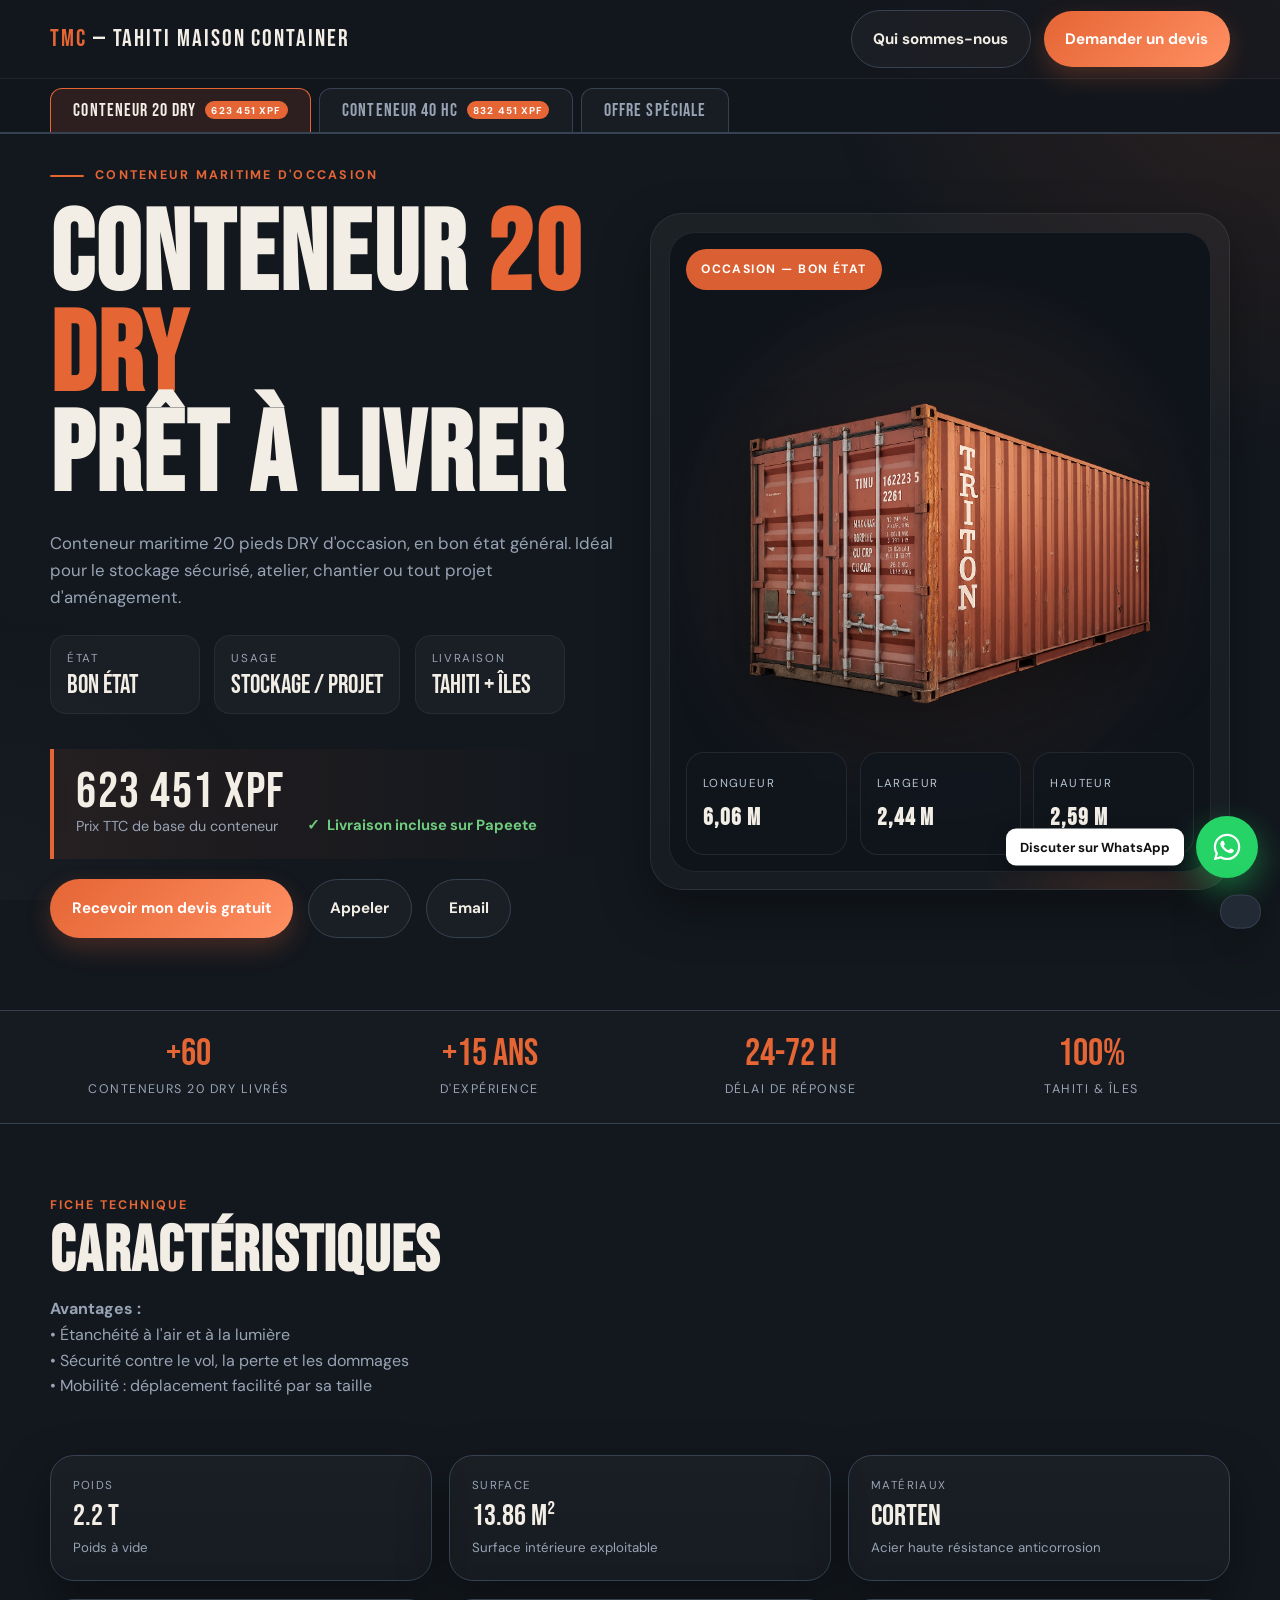
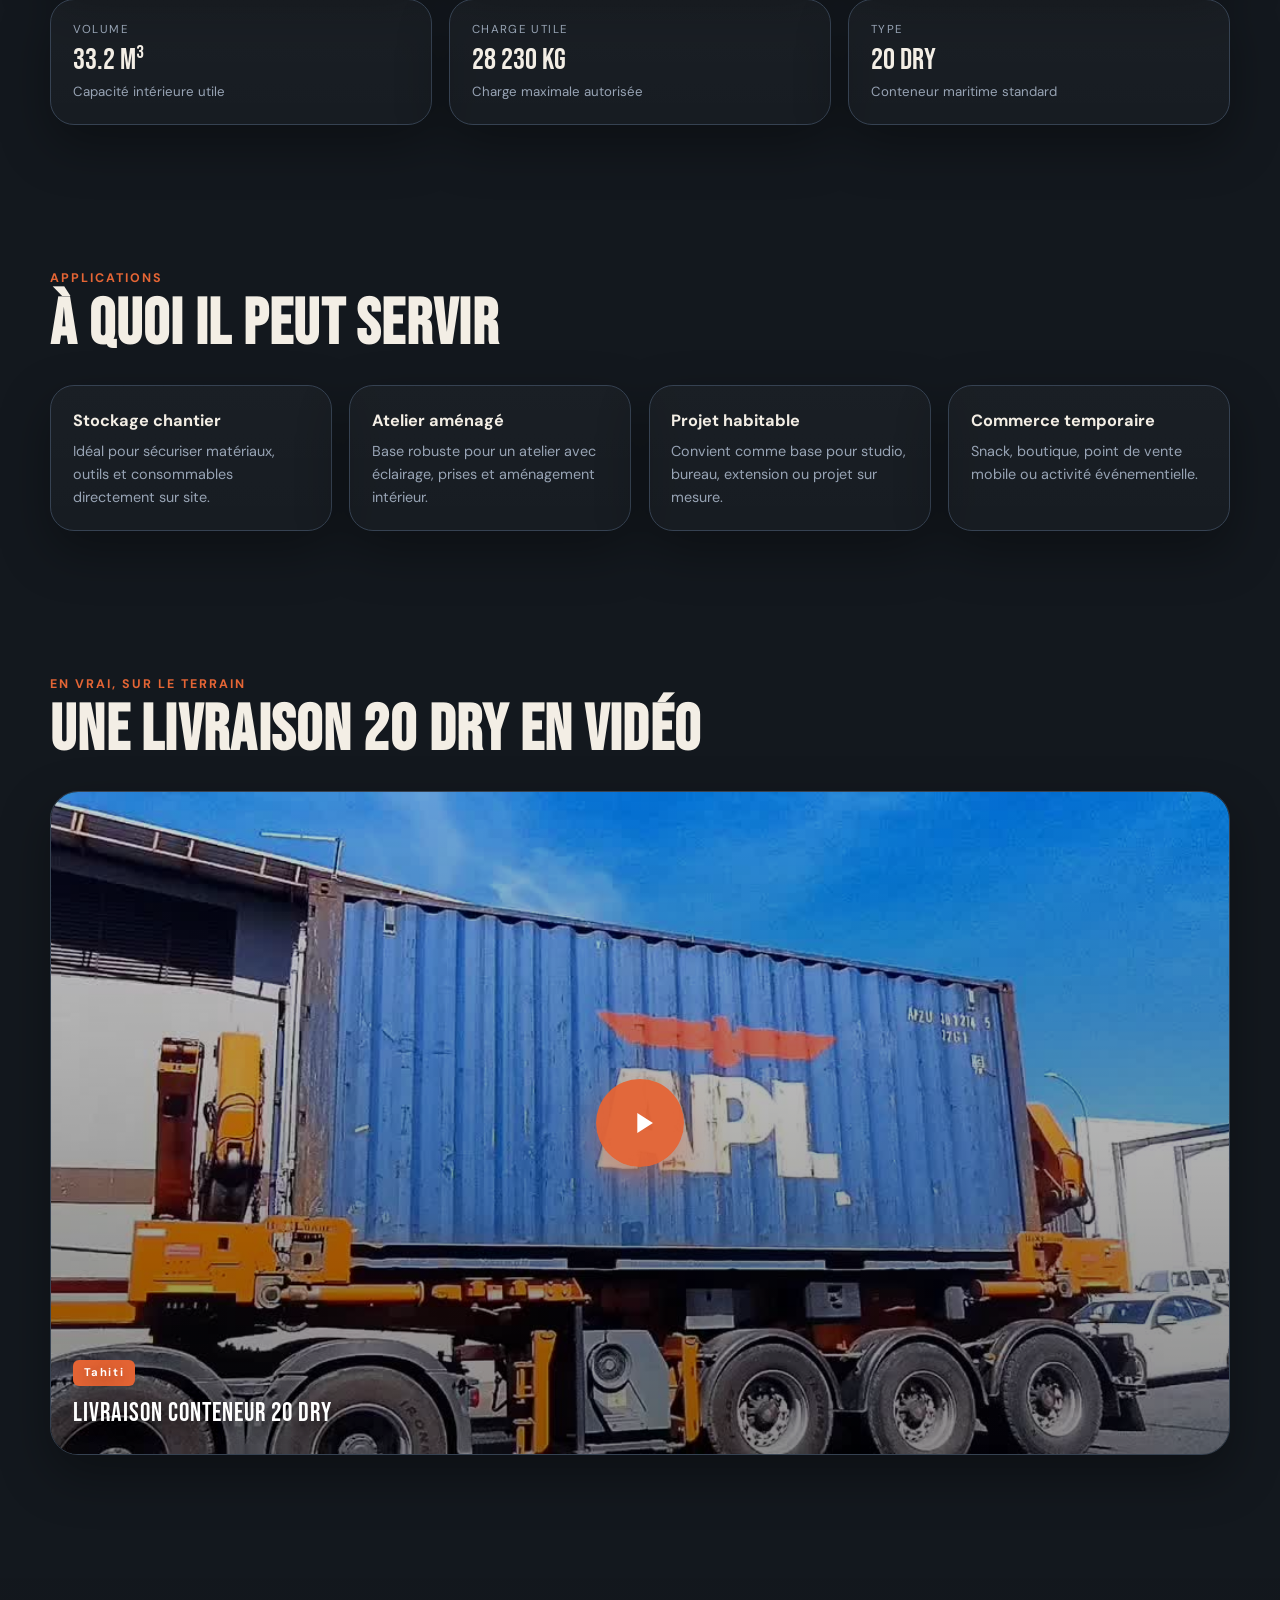
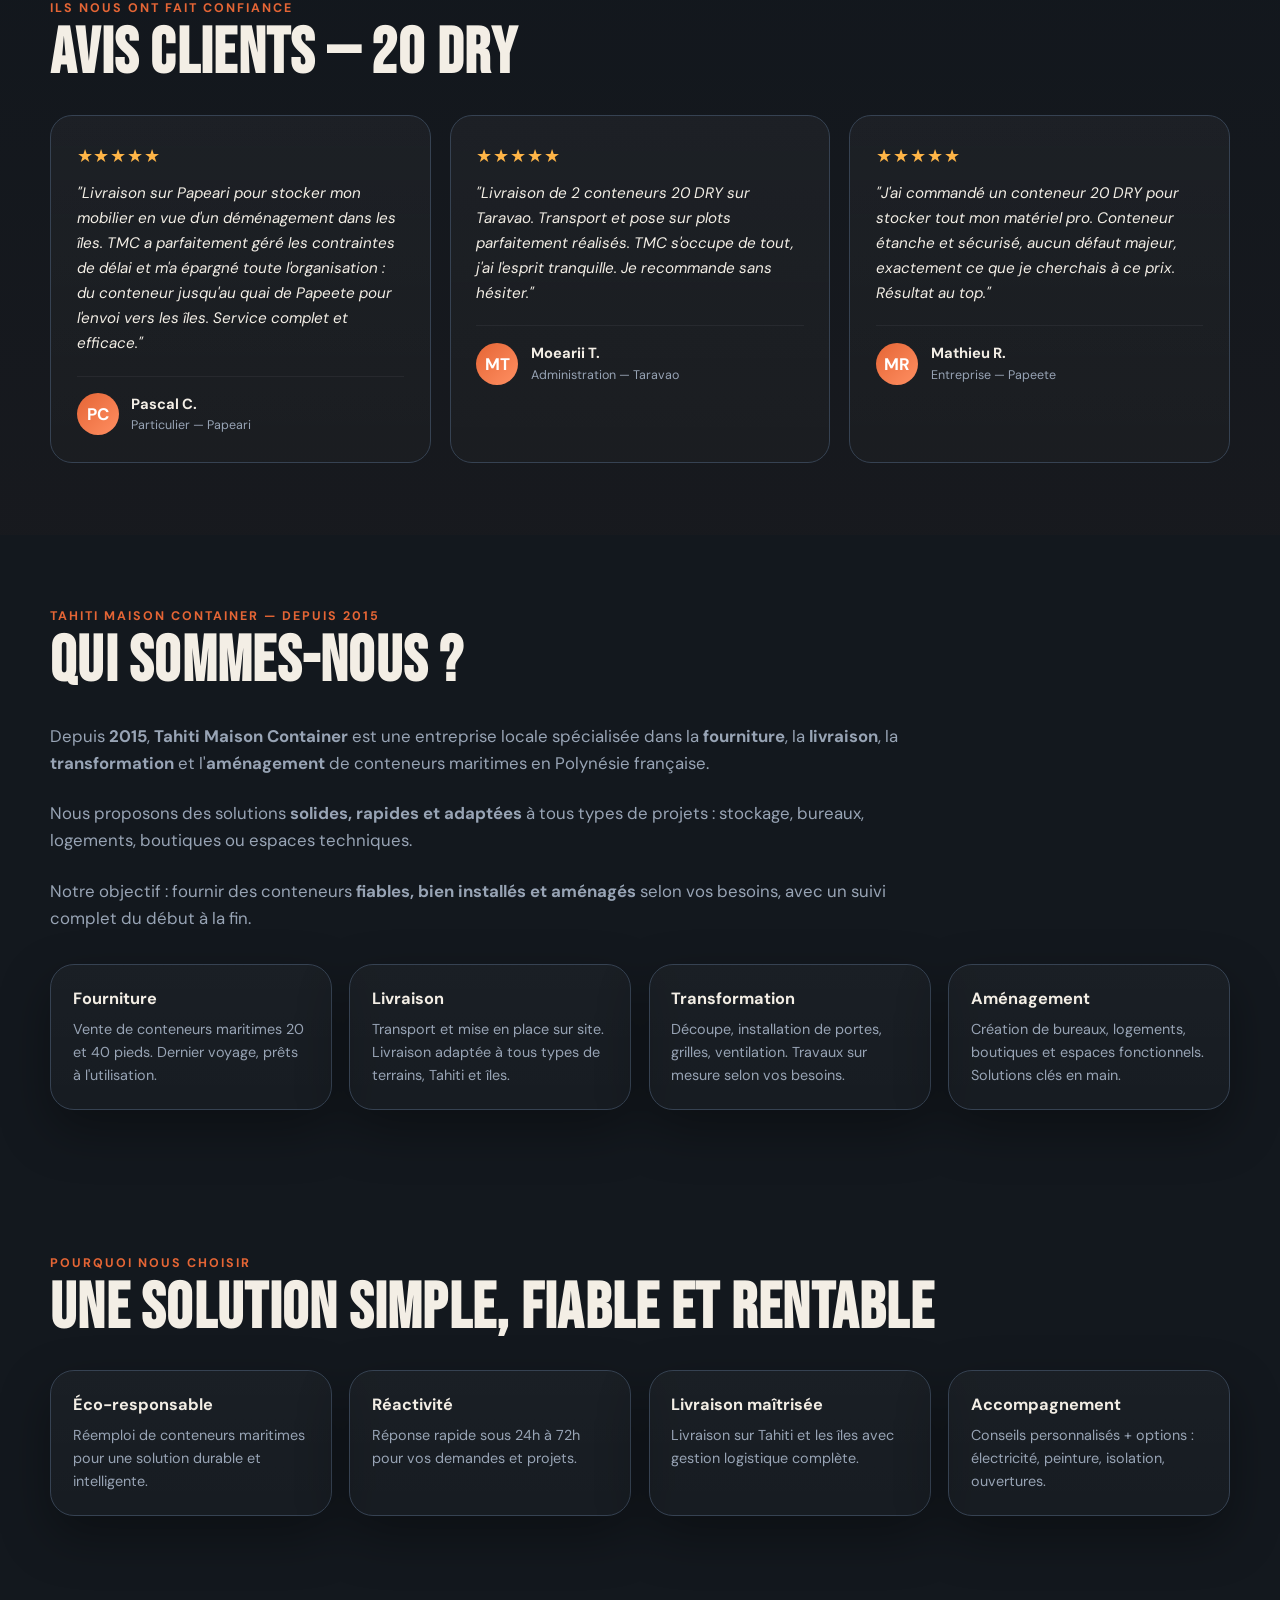
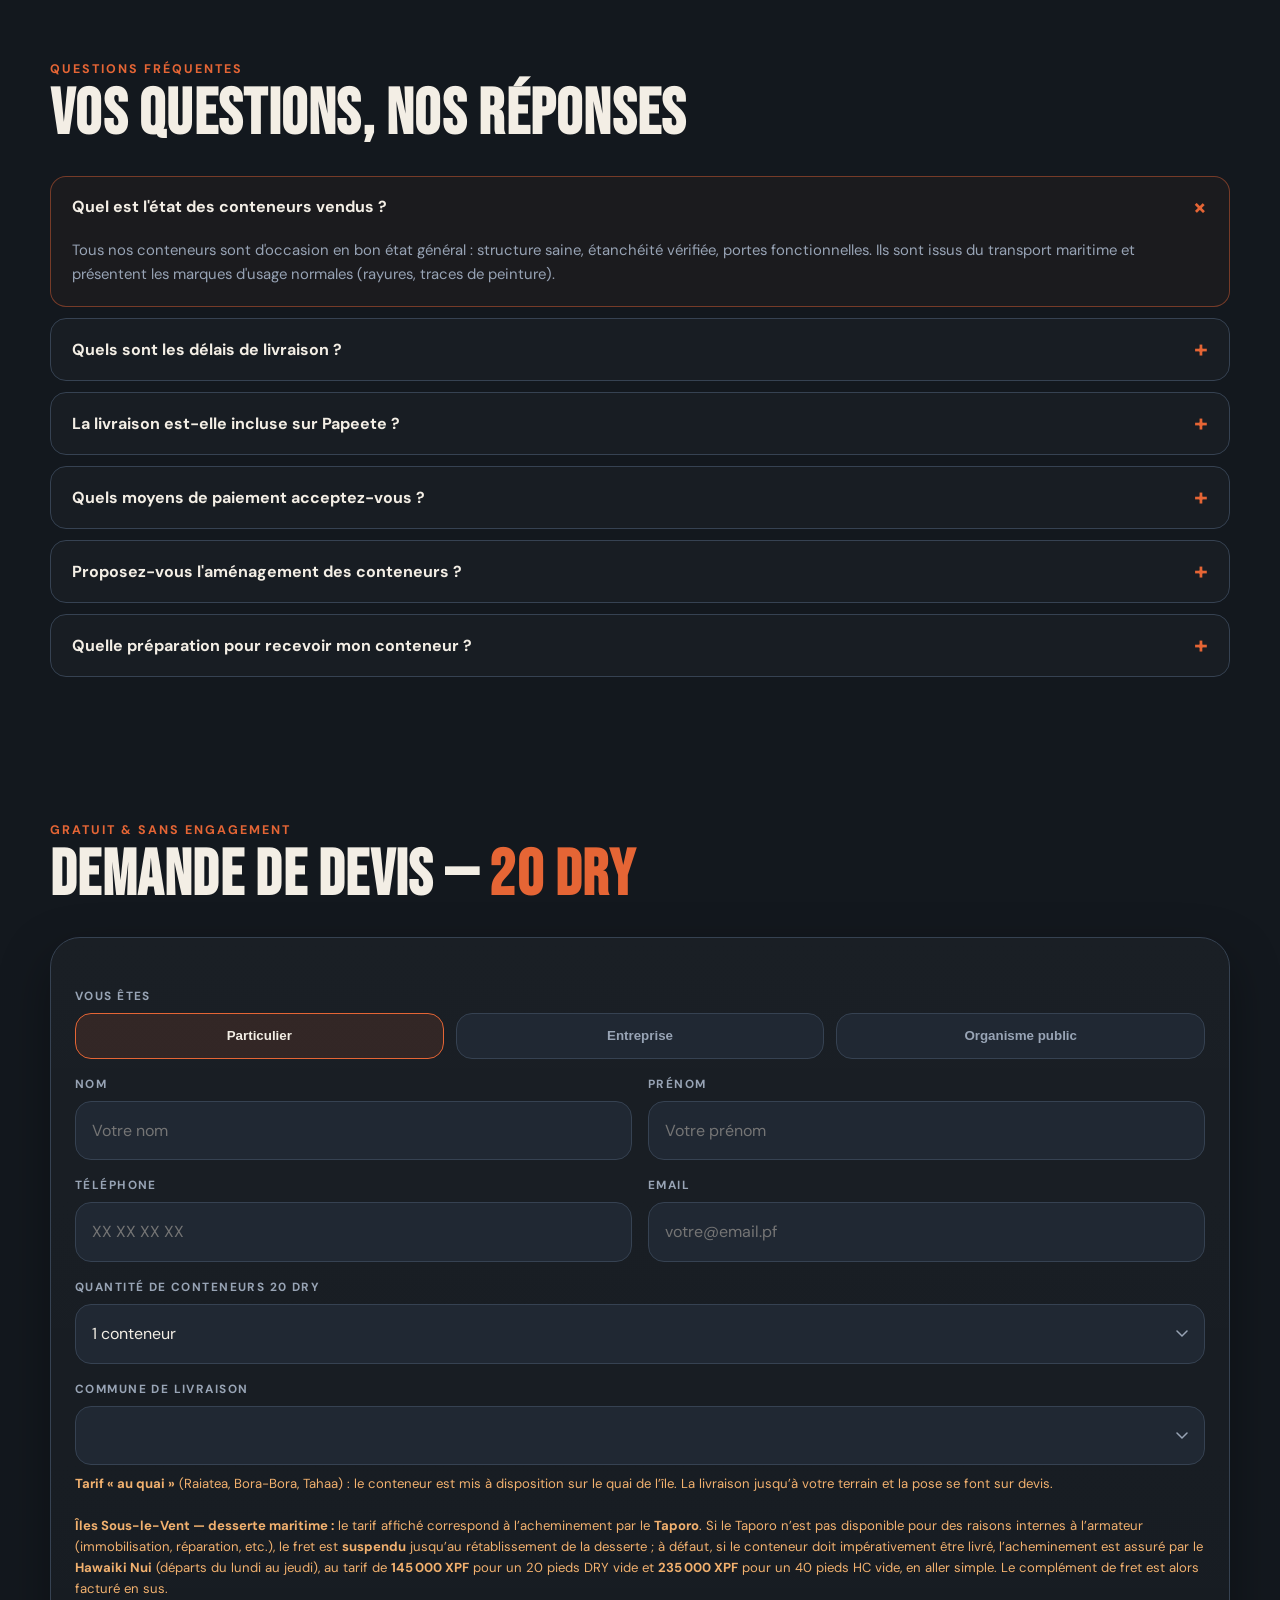
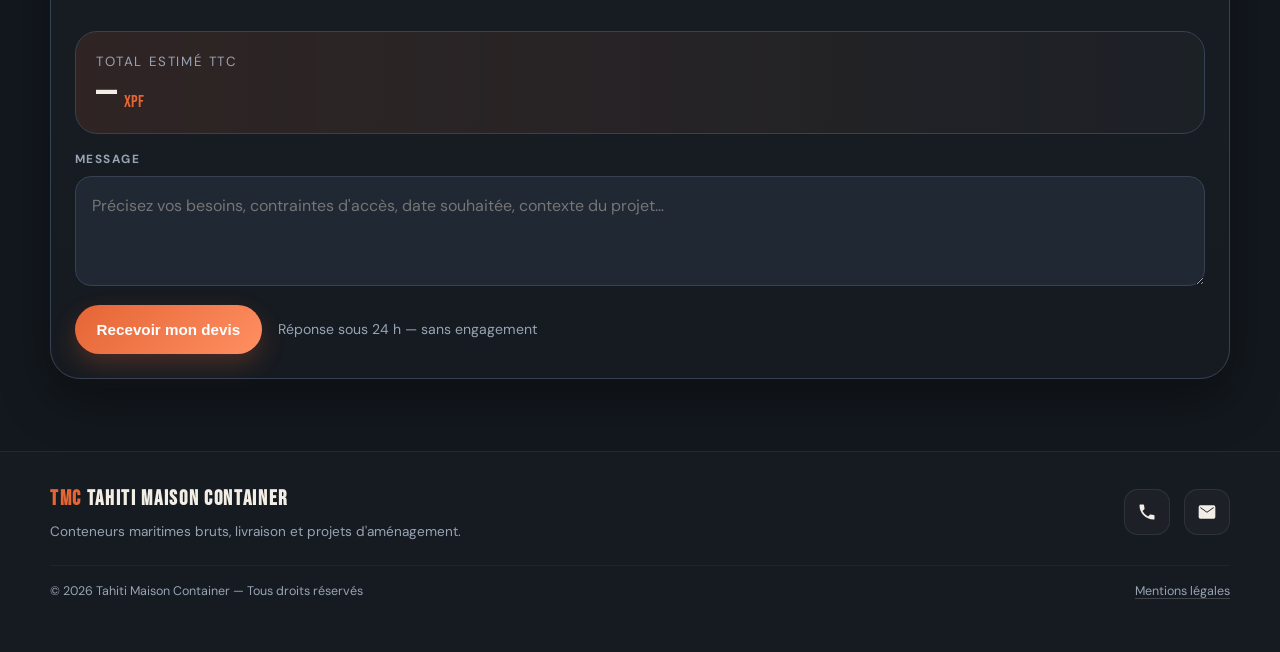
==== commit 5a24cf86: "offre-opp-2026-01-16194d" ====
--- a/index.html
+++ b/index.html
@@ -190,7 +190,7 @@
     .container{ width:min(var(--max), calc(100% - 2.4rem)); margin:0 auto; }
     nav{ position:fixed; inset:0 0 auto 0; z-index:1000; backdrop-filter:blur(14px); background:rgba(20,24,30,.74); border-bottom:1px solid rgba(255,255,255,.06); }
     .nav-inner{ min-height:78px; display:flex; align-items:center; justify-content:space-between; gap:1rem; }
-    .nav-spacer{ padding-top:78px; }
+    .nav-spacer{ padding-top:var(--navh,78px); }
     .brand{ font-family:'Bebas Neue',sans-serif; letter-spacing:.08em; font-size:1.5rem; white-space:nowrap; }
     .brand span{ color:var(--accent); }
     .brand .brand-full{ color:inherit; }
@@ -325,7 +325,7 @@
       .brand{ font-size:1.1rem; }
       .nav-right{ gap:.5rem; }
       .nav-right .btn{ padding:.6rem 1rem; font-size:.85rem; }
-      .nav-spacer{ padding-top:120px; }
+
       .modal-body{ padding:1.2rem; }
       .modal-header{ padding:1.2rem 1.2rem .8rem; }
       .modal-footer{ padding:.8rem 1.2rem 1.2rem; }
@@ -339,7 +339,6 @@
       .ptab .ptab-badge{ display:none; }
       .ptab .ptab-long{ display:none; }
       .ptab .ptab-short{ display:inline; }
-      .ptabs-wrap{ position:static; top:auto; }
       #tab-offre{ color:var(--accent); border-color:rgba(229,101,53,.5); }
       #tab-offre.active{ color:var(--text); }
       /* Modal sur mobile */
@@ -353,7 +352,7 @@
     }
   
 /* ── ONGLETS PRODUITS ── */
-.ptabs-wrap{position:sticky;top:78px;z-index:900;background:rgba(18,22,29,.96);backdrop-filter:blur(14px);border-bottom:2px solid var(--line);}
+.ptabs-wrap{position:sticky;top:var(--navh,78px);z-index:900;background:rgba(18,22,29,.96);backdrop-filter:blur(14px);border-bottom:2px solid var(--line);}
 .ptabs{display:flex;gap:.5rem;padding:.6rem 0 0;max-width:var(--max);margin:0 auto;width:min(var(--max),calc(100% - 2.4rem));}
 .ptab{display:flex;align-items:center;gap:.55rem;padding:.7rem 1.4rem;border-radius:12px 12px 0 0;font-family:"Bebas Neue",sans-serif;font-size:1.1rem;letter-spacing:.06em;cursor:pointer;transition:.2s;background:rgba(255,255,255,.03);border:1px solid var(--line);border-bottom:none;color:var(--muted);}
 .ptab.active{background:rgba(229,101,53,.13);border-color:var(--accent);color:var(--text);}
@@ -460,7 +459,7 @@
       <span class="ptab-long">Conteneur 40 HC</span><span class="ptab-short">40 HC</span><span class="ptab-badge" id="badge40">832 451 XPF</span>
     </button>
     <button class="ptab" id="tab-offre" onclick="location.href='offre-speciale/'">
-      <span class="ptab-long">Offre spéciale</span><span class="ptab-short">Offre spéciale</span><span class="ptab-badge" style="background:transparent;color:var(--accent);border:1px solid rgba(229,101,53,.55)">SUR INVITATION</span>
+      <span class="ptab-long">Offre spéciale</span><span class="ptab-short">Offre spéciale</span>
     </button>
   </div>
 </div>
@@ -1035,6 +1034,12 @@
   var p=new URLSearchParams(location.search).get('p');
   if(p==='40'||p==='20') switchProduct(p);
 });
+/* Hauteur réelle du bandeau : le décalage et la barre d'onglets collante s'y adaptent */
+(function(){var n=document.querySelector('nav');
+function h(){document.documentElement.style.setProperty('--navh',
+  Math.round(n.getBoundingClientRect().height)+'px');}
+h();addEventListener('resize',h);addEventListener('load',h);
+if(document.fonts&&document.fonts.ready)document.fonts.ready.then(h);})();
 function switchProduct(p){
   activeProduct=p;
   document.querySelectorAll('.psec').forEach(s=>s.classList.remove('active'));
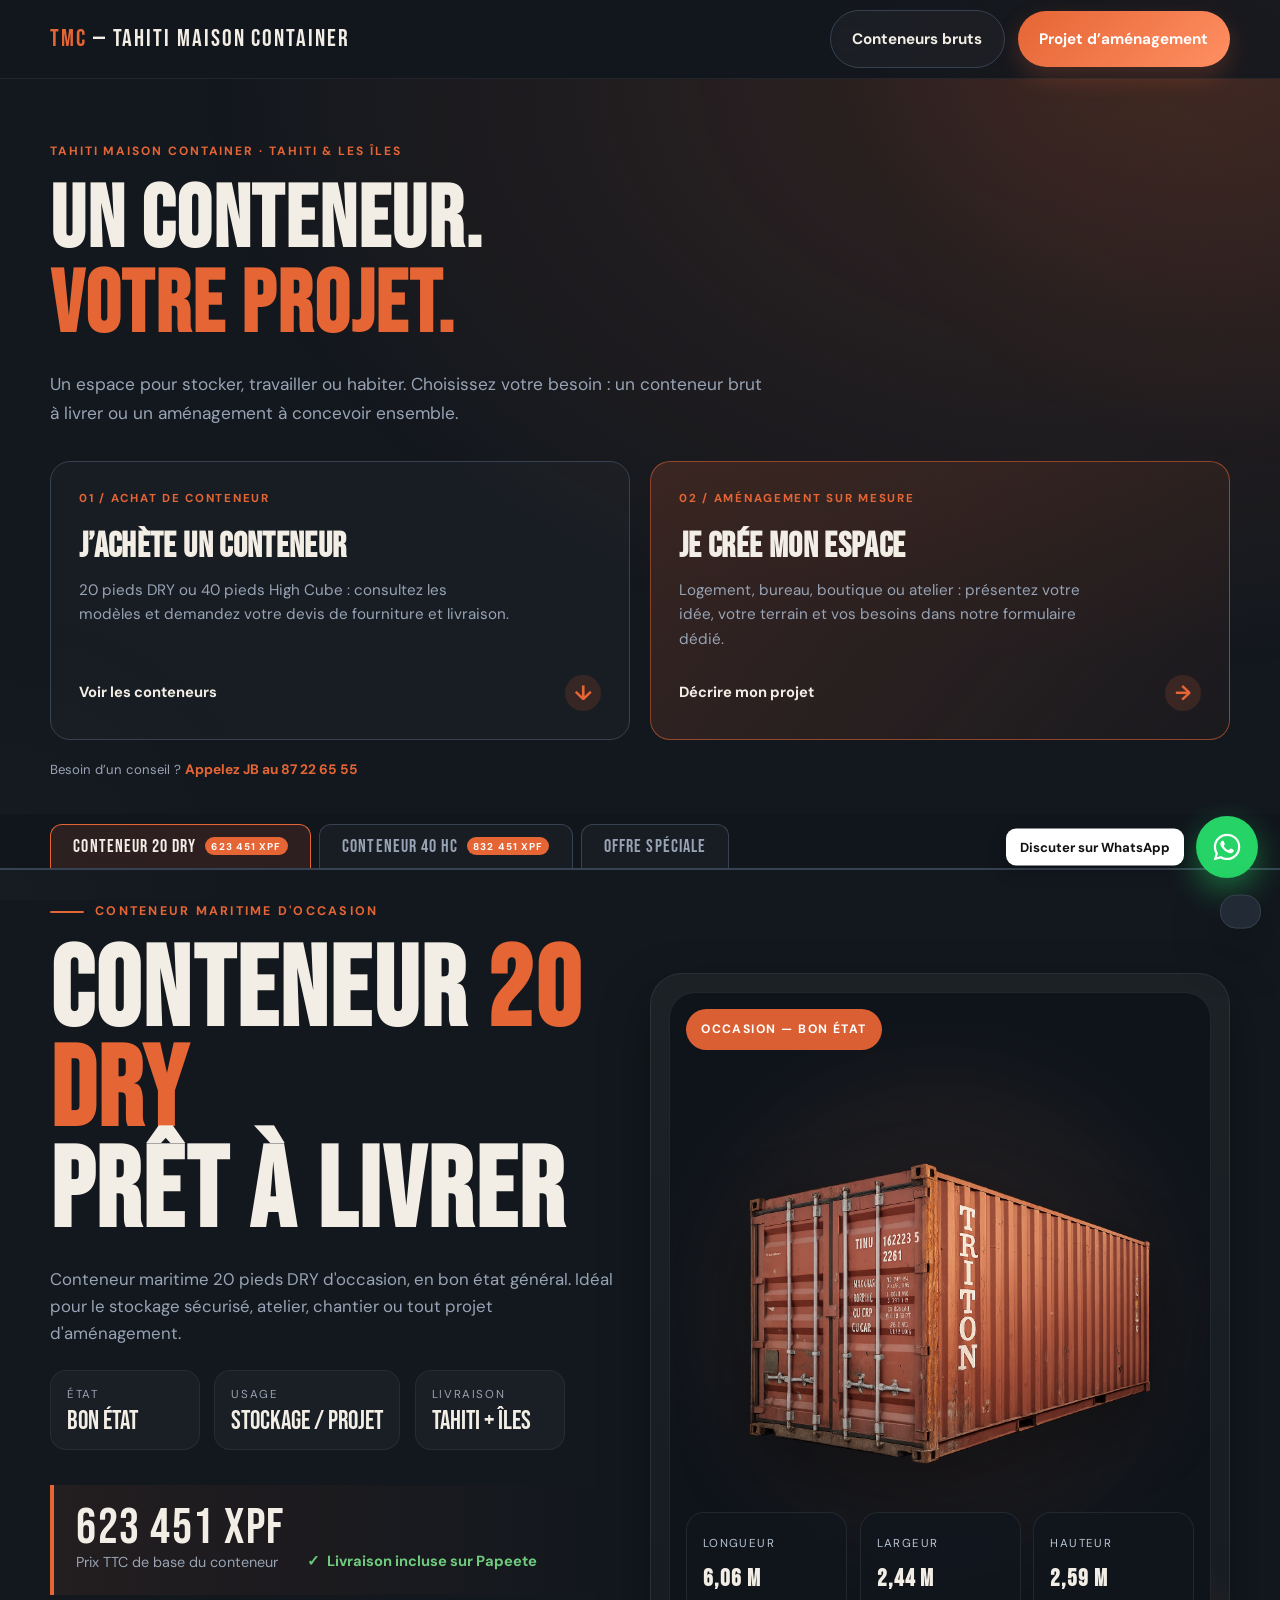
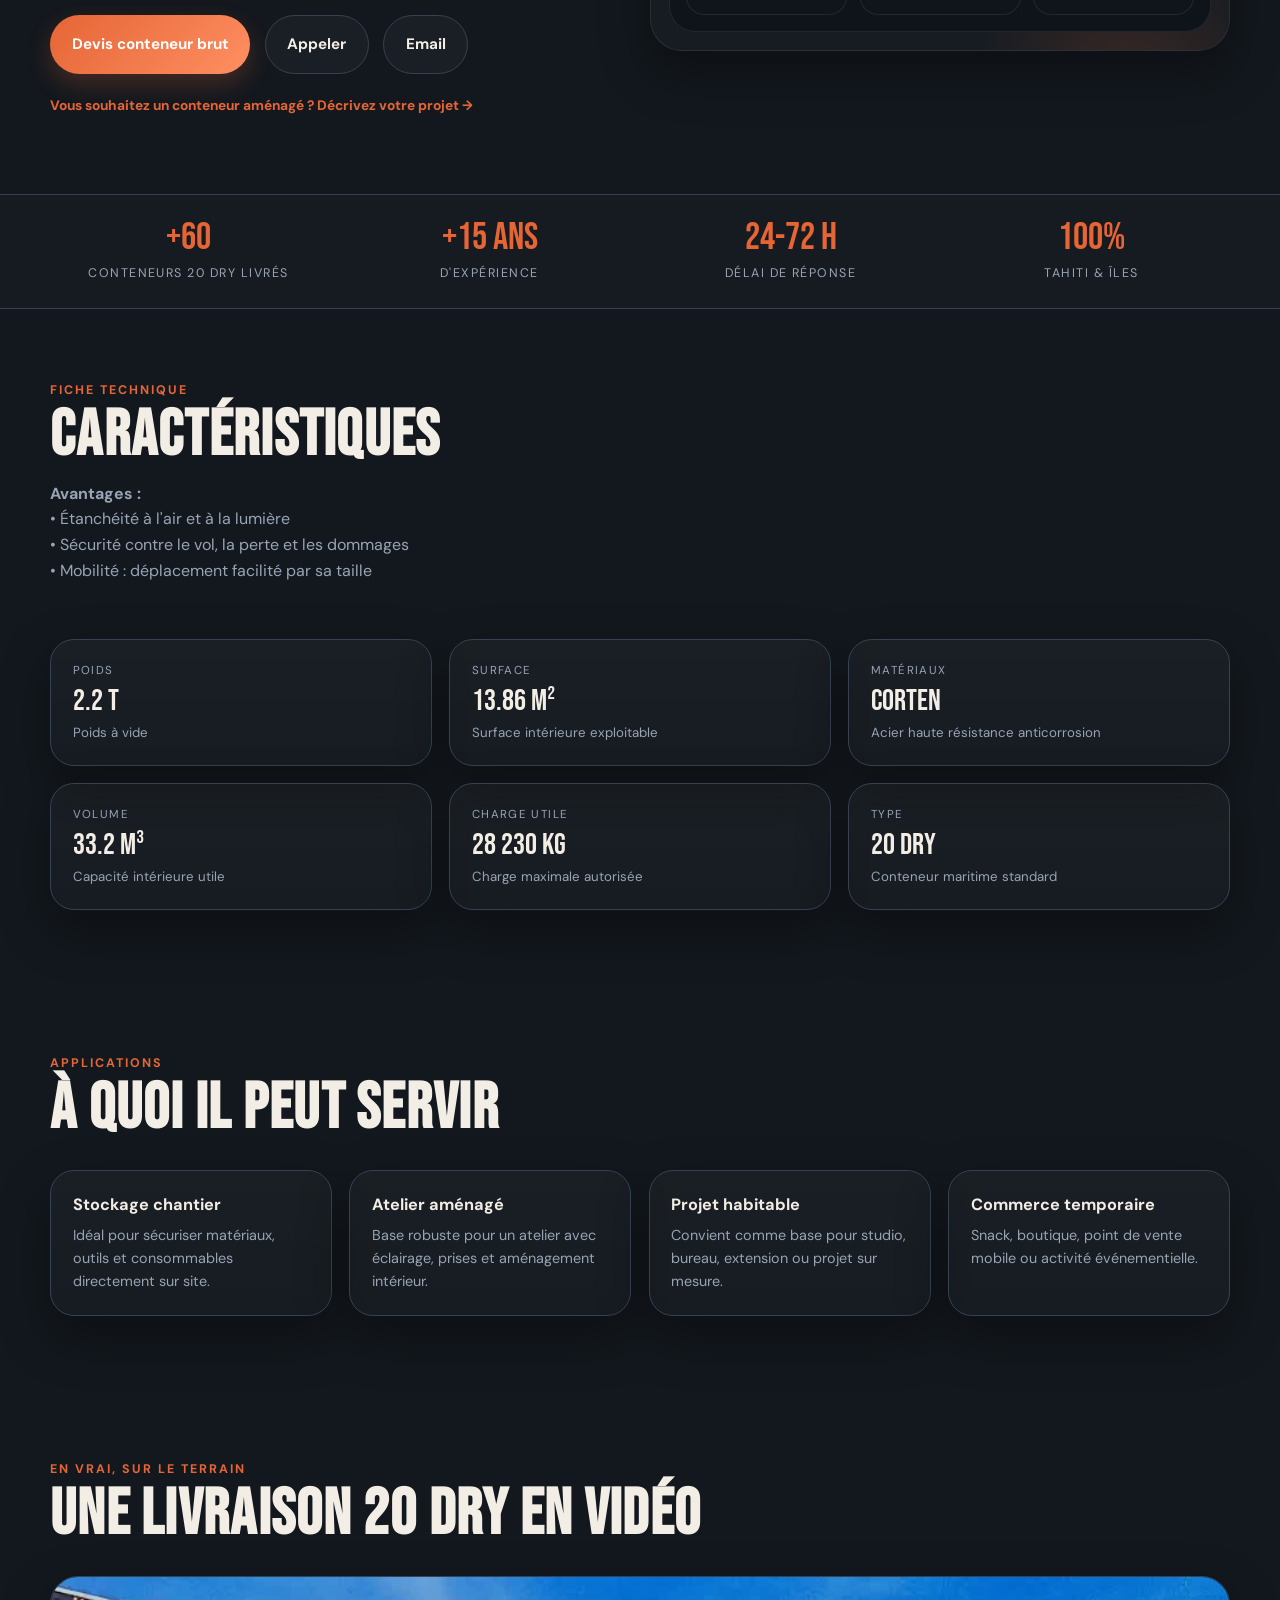
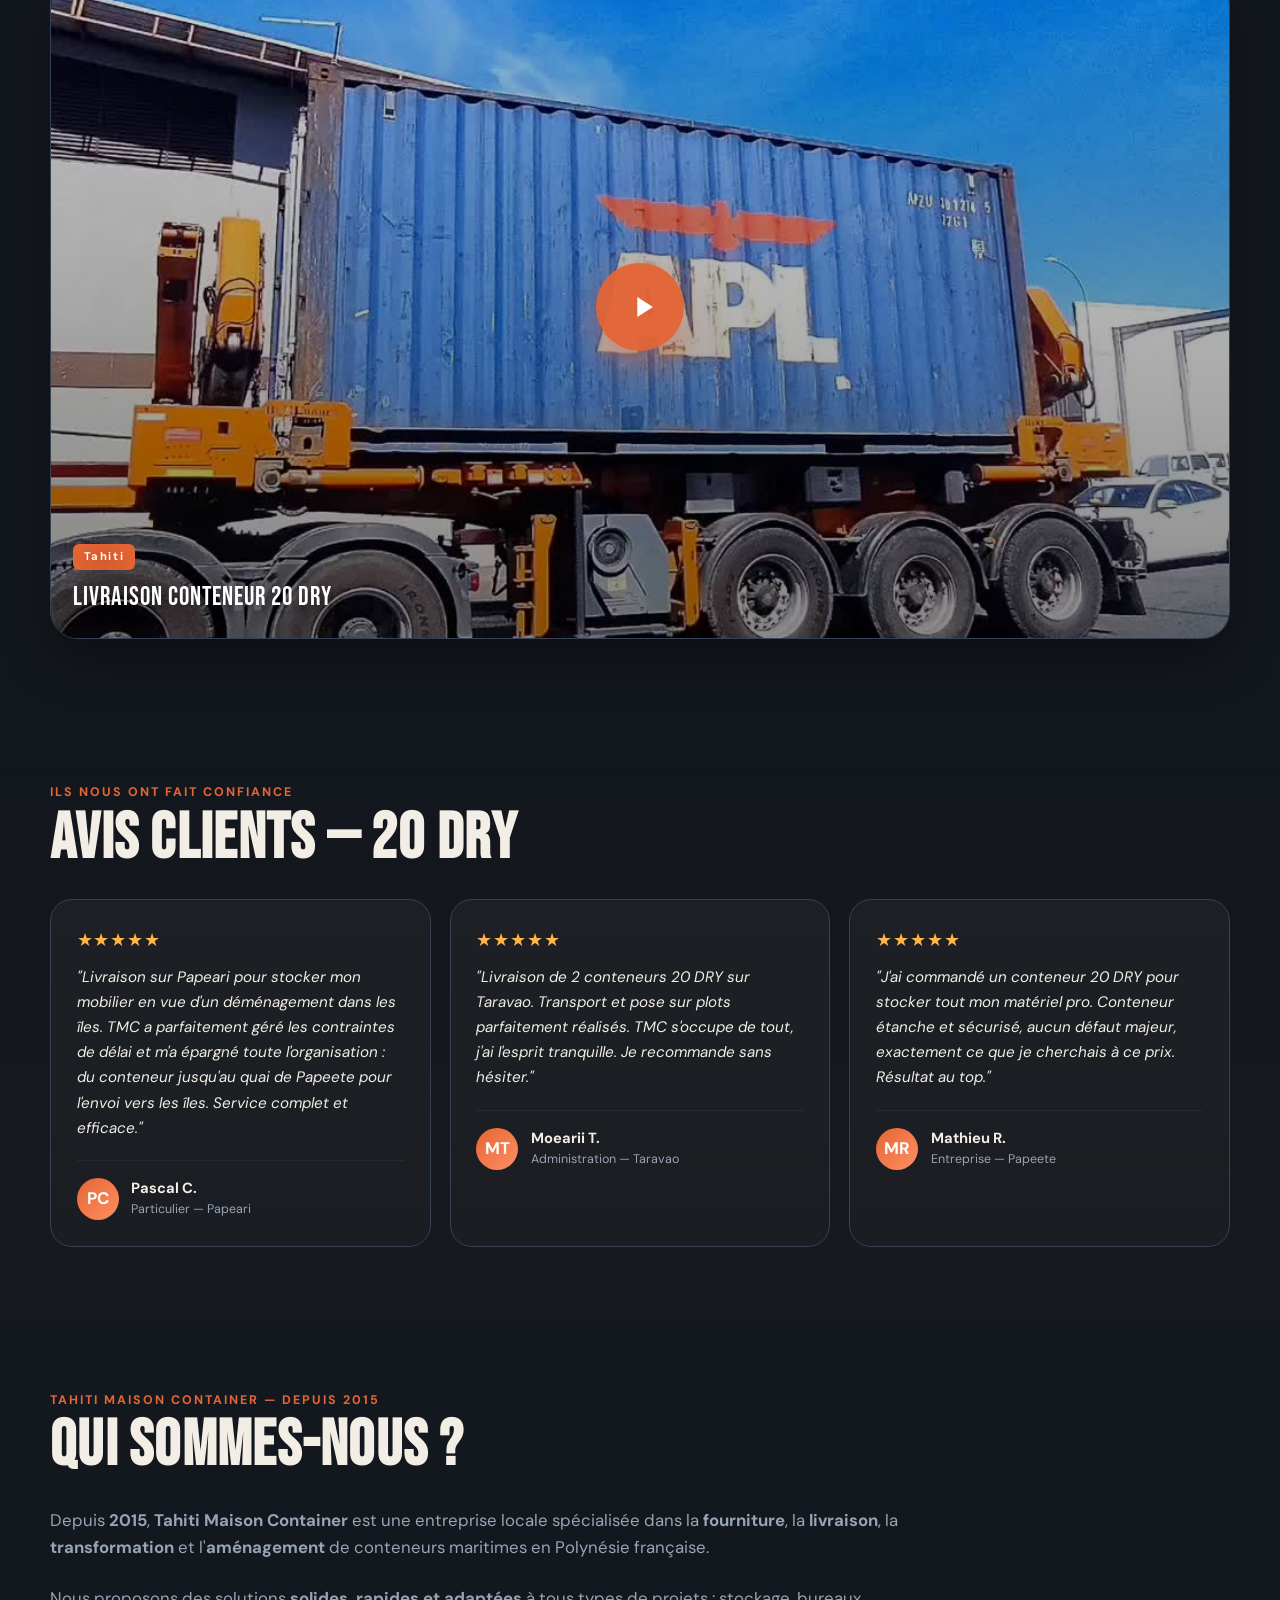
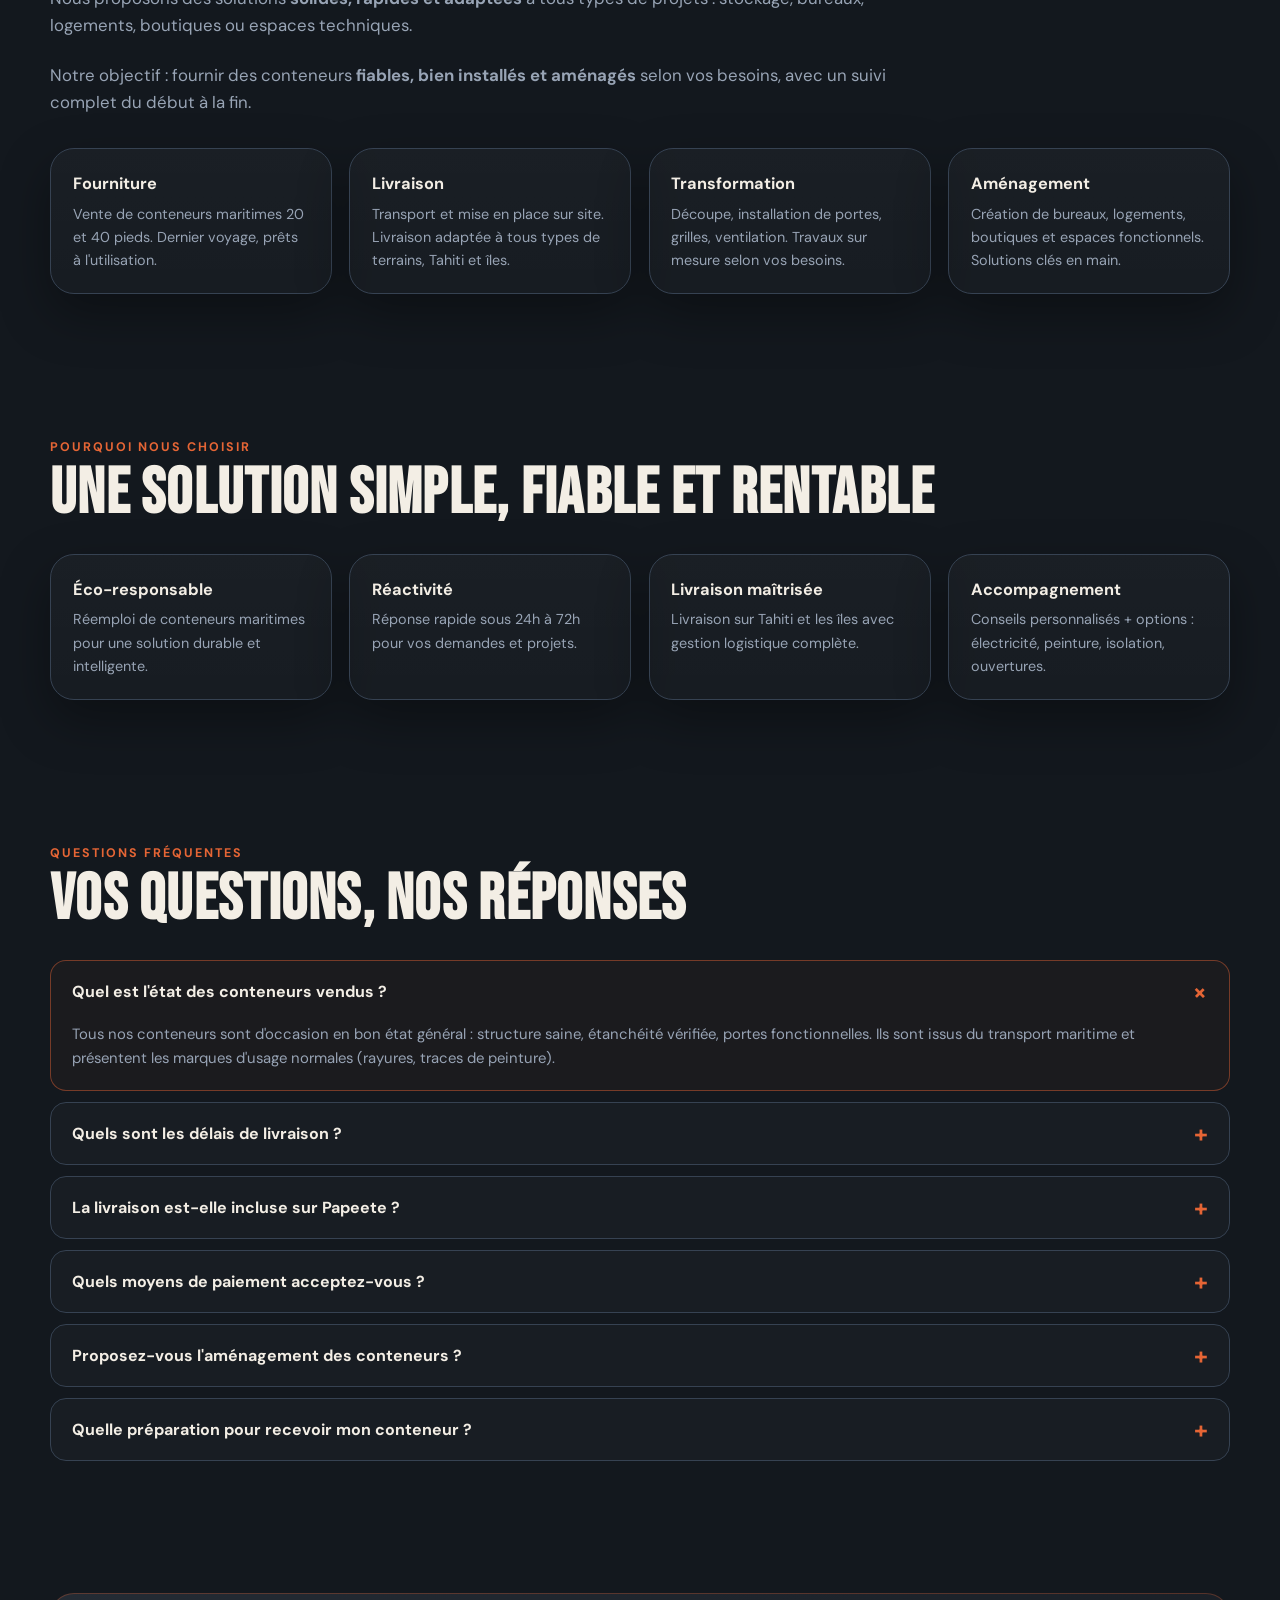
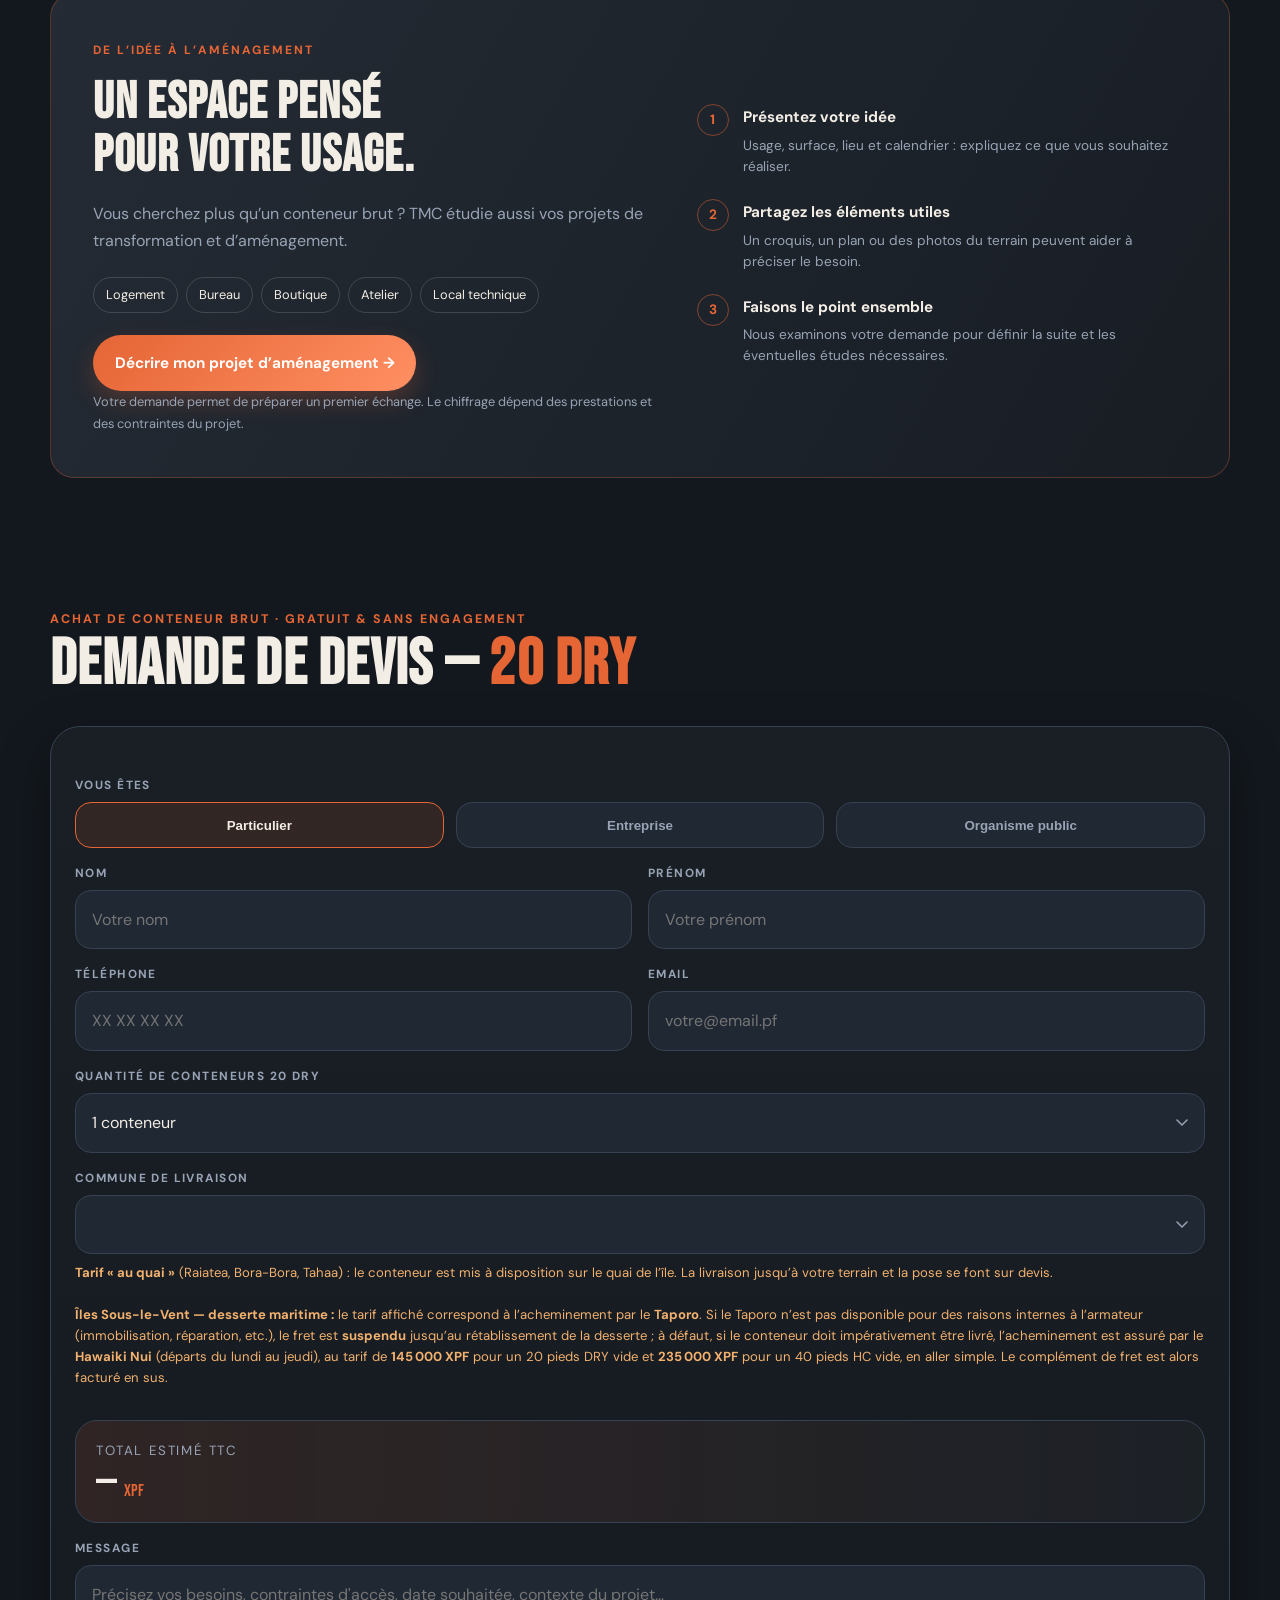
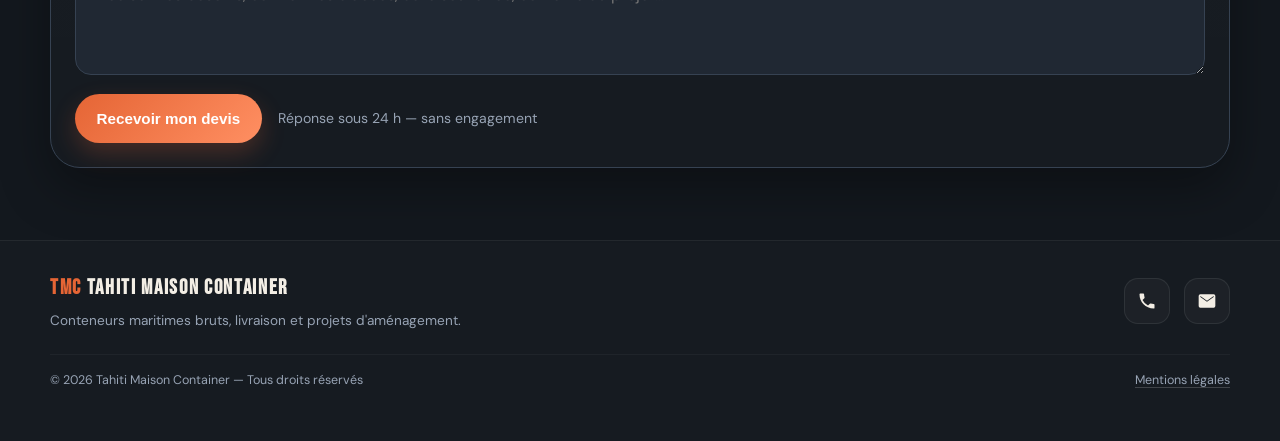
==== commit 03e1e094: "Accueil TMC : parcours achat de conteneur et projet d’aménagement" ====
--- a/index.html
+++ b/index.html
@@ -7,7 +7,7 @@
 <meta name="msvalidate.01" content="8EB4B6373CE8FE2420AEF058932D3EBC" />
 
 <!-- ═══ SEO PRINCIPAL ═══ -->
-<title>Tahiti Maison Container — Vente conteneurs maritimes 20 DRY & 40 HC en Polynésie</title>
+<title>TMC — Conteneurs &amp; projets d’aménagement en Polynésie</title>
 <meta name="description" content="Vente et livraison de conteneurs maritimes d'occasion en Polynésie française. Conteneur 20 DRY à 623 451 XPF, 40 HC à 832 451 XPF. Livraison Tahiti et îles, aménagement sur mesure. Devis gratuit."/>
 <meta name="keywords" content="conteneur Tahiti, container maritime Polynésie, 20 DRY, 40 HC, vente conteneur Papeete, livraison conteneur îles, aménagement conteneur, stockage Tahiti, TMC"/>
 <meta name="author" content="Tahiti Maison Container"/>
@@ -435,7 +435,46 @@
 
 /* 3. Compteurs animés — tabular-nums pour éviter le tremblement visuel */
 .trust-num{ font-variant-numeric: tabular-nums; }
-</style>
+
+/* Proposition TMC : deux parcours dès l'accueil */
+.project-intro{padding:64px 0 34px;background:radial-gradient(ellipse at 85% 0,rgba(229,101,53,.15),transparent 58%)}
+.project-topline{font-size:.75rem;letter-spacing:.16em;text-transform:uppercase;color:var(--accent);font-weight:700;margin:0 0 18px}
+.project-intro h1{font-size:clamp(3.1rem,6.8vw,6rem);line-height:.98;margin:0 0 20px;max-width:1000px}
+.project-intro h1 span{color:var(--accent)}
+.project-intro .intro-lead{max-width:720px;color:var(--muted);font-size:1.08rem;line-height:1.7;margin-bottom:32px}
+.project-choices{display:grid;grid-template-columns:1fr 1fr;gap:20px}
+.project-choice{position:relative;display:flex;flex-direction:column;align-items:flex-start;padding:28px;border:1px solid var(--line,#35404b);border-radius:20px;background:rgba(255,255,255,.025);color:var(--text);text-decoration:none;transition:transform .2s,border-color .2s}
+.project-choice:hover{transform:translateY(-4px);border-color:var(--accent)}
+.project-choice:focus-visible,.am-link:focus-visible{outline:3px solid var(--accent);outline-offset:5px}
+.project-choice.accent-choice{background:linear-gradient(130deg,rgba(229,101,53,.17),rgba(229,101,53,.035));border-color:rgba(229,101,53,.55)}
+.project-choice .choice-num{font-size:.72rem;letter-spacing:.15em;color:var(--accent);font-weight:700;margin-bottom:20px}
+.project-choice h2{font-size:2.2rem;line-height:1.08;margin:0 0 12px}
+.project-choice p{color:var(--muted);font-size:.95rem;line-height:1.6;max-width:430px;margin:0 0 24px}
+.project-choice .choice-cta{margin-top:auto;font-size:.92rem;font-weight:700;display:flex;align-items:center;justify-content:space-between;gap:20px;width:100%}
+.project-choice .arrow{width:36px;height:36px;border-radius:50%;display:grid;place-items:center;background:rgba(229,101,53,.15);color:var(--accent);font-size:1.3rem}
+.project-footnote{color:var(--muted);font-size:.82rem;margin:18px 0 0}
+.project-amenagement{padding:60px 0}
+.am-panel{display:grid;grid-template-columns:1.15fr 1fr;gap:40px;border:1px solid rgba(229,101,53,.3);border-radius:24px;padding:42px;background:linear-gradient(120deg,#242b34,#181d24)}
+.am-panel h2{font-size:clamp(2.3rem,4vw,3.5rem);line-height:1.04;margin:14px 0 18px}
+.am-panel p{color:var(--muted);line-height:1.7}
+.am-tags{display:flex;flex-wrap:wrap;gap:8px;margin:22px 0}
+.am-tags span{border:1px solid rgba(255,255,255,.15);padding:7px 12px;border-radius:30px;font-size:.8rem}
+.am-steps{display:flex;flex-direction:column;justify-content:center;gap:22px}
+.am-step{display:grid;grid-template-columns:34px 1fr;gap:12px}
+.am-step b{border:1px solid rgba(229,101,53,.5);border-radius:50%;width:32px;height:32px;display:grid;place-items:center;color:var(--accent);font-size:.85rem}
+.am-step strong{font-size:.95rem}.am-step p{margin:5px 0 0;font-size:.85rem;line-height:1.55}
+.am-link{color:var(--accent);text-decoration:none;font-size:.86rem;font-weight:700}
+.hero-actions .am-link{flex-basis:100%;padding:6px 0}
+.proposal-note{padding:9px 16px;background:#e56535;color:#fff;text-align:center;font-size:.78rem;line-height:1.4}
+.nav-right{flex-wrap:wrap;justify-content:center}
+#catalogue,#amenagement{scroll-margin-top:170px}
+.project-intro .project-choice h2{letter-spacing:.01em}
+@media(max-width:700px){.project-intro{padding:36px 0 24px}.project-choices{grid-template-columns:1fr;gap:12px}.project-choice{padding:22px}.project-choice .choice-num{margin-bottom:12px}.project-choice h2{font-size:1.9rem}.project-choice p{margin-bottom:18px;font-size:.9rem}.am-panel{grid-template-columns:1fr;padding:25px;gap:28px}.project-amenagement{padding:35px 0}.nav-right .btn{padding:.6rem .7rem;font-size:.78rem}.nav-right{gap:.4rem}.project-intro .intro-lead{font-size:.97rem;margin-bottom:22px}}
+@media(prefers-reduced-motion:reduce){.project-choice{transition:none}.project-choice:hover{transform:none}}
+
+
+@media(max-width:700px){.project-intro h1{font-size:clamp(2rem,10.5vw,2.65rem);overflow-wrap:normal}.nav-right{flex-wrap:nowrap!important;width:100%;justify-content:center}.nav-right .btn{font-size:.72rem!important;padding:.6rem .7rem!important;white-space:nowrap}.project-choice h2{overflow-wrap:break-word}}
+@media(max-width:700px){html,body{overflow-x:clip}.nav-right .btn{flex:1;min-width:0;font-size:11px!important;padding:12px 8px!important}.nav-inner{width:calc(100% - 32px)}.hero-grid>*{min-width:0}.hero-title{font-size:2.4rem!important;overflow-wrap:anywhere}.section-head{display:block}.section-head>*{min-width:0;max-width:100%}.section-head h2{overflow-wrap:anywhere}.project-intro{padding-top:38px}}</style>
 <!-- Google tag (gtag.js) --><script async src="https://www.googletagmanager.com/gtag/js?id=G-HZBRXYJB9B"></script><script>window.dataLayer = window.dataLayer || [];function gtag(){dataLayer.push(arguments);}gtag('js', new Date());gtag('config', 'G-HZBRXYJB9B');</script></head>
 <body>
 
@@ -443,14 +482,24 @@
   <div class="container nav-inner">
     <a class="brand" href="#top"><span>TMC</span><span class="brand-full"> — Tahiti Maison Container</span></a>
     <div class="nav-right">
-      <a class="btn btn-secondary" href="#qui-sommes-nous">Qui sommes-nous</a>
-      <a class="btn btn-primary" href="#devis">Demander un devis</a>
+      <a class="btn btn-secondary" href="#catalogue">Conteneurs bruts</a>
+      <a class="btn btn-primary" href="demande/">Projet d’aménagement</a>
     </div>
   </div>
 </nav>
 
 <div class="nav-spacer"></div>
-<div class="ptabs-wrap">
+<main id="top">
+<section class="project-intro" aria-labelledby="project-title"><div class="container">
+<p class="project-topline">Tahiti Maison Container · Tahiti &amp; les îles</p>
+<h1 id="project-title">UN CONTENEUR.<br><span>VOTRE PROJET.</span></h1>
+<p class="intro-lead">Un espace pour stocker, travailler ou habiter. Choisissez votre besoin : un conteneur brut à livrer ou un aménagement à concevoir ensemble.</p>
+<div class="project-choices">
+<a class="project-choice" href="#catalogue"><span class="choice-num">01 / ACHAT DE CONTENEUR</span><h2>J’ACHÈTE UN CONTENEUR</h2><p>20 pieds DRY ou 40 pieds High Cube : consultez les modèles et demandez votre devis de fourniture et livraison.</p><span class="choice-cta">Voir les conteneurs <span class="arrow" aria-hidden="true">↓</span></span></a>
+<a class="project-choice accent-choice" href="demande/"><span class="choice-num">02 / AMÉNAGEMENT SUR MESURE</span><h2>JE CRÉE MON ESPACE</h2><p>Logement, bureau, boutique ou atelier : présentez votre idée, votre terrain et vos besoins dans notre formulaire dédié.</p><span class="choice-cta">Décrire mon projet <span class="arrow" aria-hidden="true">→</span></span></a>
+</div><p class="project-footnote">Besoin d’un conseil ? <a class="am-link" href="tel:+68987226555">Appelez JB au 87 22 65 55</a></p>
+</div></section>
+<div id="catalogue"></div><div class="ptabs-wrap">
   <div class="ptabs">
     <button class="ptab active" id="tab-20" onclick="switchProduct('20')">
       <span class="ptab-long">Conteneur 20 DRY</span><span class="ptab-short">20 DRY</span><span class="ptab-badge">623 451 XPF</span>
@@ -464,7 +513,7 @@
   </div>
 </div>
 
-<main id="top">
+
 
 <!-- ═══ SECTION 20 DRY ═══ -->
 <div class="psec active" id="sec-20">
@@ -472,7 +521,7 @@
     <div class="container hero-grid">
       <div class="hero-copy">
         <div class="kicker">Conteneur maritime d'occasion</div>
-        <h1>CONTENEUR <span class="accent">20 DRY</span><br>PRÊT À LIVRER</h1>
+        <h2 class="hero-title">CONTENEUR <span class="accent">20 DRY</span><br>PRÊT À LIVRER</h2>
         <p class="hero-lead">Conteneur maritime 20 pieds DRY d'occasion, en bon état général. Idéal pour le stockage sécurisé, atelier, chantier ou tout projet d'aménagement.</p>
         <div class="hero-metrics">
           <div class="metric"><div class="metric-label">État</div><div class="metric-value">Bon état</div></div>
@@ -484,9 +533,10 @@
           <div class="free-tag">Livraison incluse sur Papeete</div>
         </div>
         <div class="hero-actions">
-          <a class="btn btn-primary" href="#devis" onclick="switchProduct('20')">Recevoir mon devis gratuit</a>
+          <a class="btn btn-primary" href="#devis" onclick="switchProduct('20')">Devis conteneur brut</a>
           <a class="btn btn-secondary" href="tel:+68987226555">Appeler</a>
           <a class="btn btn-secondary" href="mailto:tahitimaisoncontainer@gmail.com">Email</a>
+          <a class="am-link" href="demande/">Vous souhaitez un conteneur aménagé ? Décrivez votre projet →</a>
         </div>
       </div>
       <div class="hero-visual-wrap">
@@ -597,9 +647,10 @@
           <div class="free-tag">Livraison gratuite sur Papeete</div>
         </div>
         <div class="hero-actions">
-          <a class="btn btn-primary" href="#devis" onclick="switchProduct('40')">Recevoir mon devis gratuit</a>
+          <a class="btn btn-primary" href="#devis" onclick="switchProduct('40')">Devis conteneur brut</a>
           <a class="btn btn-secondary" href="tel:+68987226555">Appeler</a>
           <a class="btn btn-secondary" href="mailto:tahitimaisoncontainer@gmail.com">Email</a>
+          <a class="am-link" href="demande/">Vous souhaitez un conteneur aménagé ? Décrivez votre projet →</a>
         </div>
       </div>
       <div class="hero-visual-wrap">
@@ -756,10 +807,16 @@
   </div>
 </div></section>
 
+
+<section class="project-amenagement" id="amenagement" aria-labelledby="am-title"><div class="container"><div class="am-panel">
+<div><span class="project-topline">DE L’IDÉE À L’AMÉNAGEMENT</span><h2 id="am-title">UN ESPACE PENSÉ<br>POUR VOTRE USAGE.</h2><p>Vous cherchez plus qu’un conteneur brut ? TMC étudie aussi vos projets de transformation et d’aménagement.</p><div class="am-tags"><span>Logement</span><span>Bureau</span><span>Boutique</span><span>Atelier</span><span>Local technique</span></div><a class="btn btn-primary" href="demande/">Décrire mon projet d’aménagement →</a><p style="font-size:.8rem;margin-bottom:0">Votre demande permet de préparer un premier échange. Le chiffrage dépend des prestations et des contraintes du projet.</p></div>
+<div class="am-steps"><div class="am-step"><b>1</b><div><strong>Présentez votre idée</strong><p>Usage, surface, lieu et calendrier : expliquez ce que vous souhaitez réaliser.</p></div></div><div class="am-step"><b>2</b><div><strong>Partagez les éléments utiles</strong><p>Un croquis, un plan ou des photos du terrain peuvent aider à préciser le besoin.</p></div></div><div class="am-step"><b>3</b><div><strong>Faisons le point ensemble</strong><p>Nous examinons votre demande pour définir la suite et les éventuelles études nécessaires.</p></div></div></div>
+</div></div></section>
+
 <!-- ═══ FORMULAIRE DEVIS ═══ -->
 <section id="devis"><div class="container">
   <div class="section-head"><div>
-    <div class="eyebrow">Gratuit &amp; sans engagement</div>
+    <div class="eyebrow">Achat de conteneur brut · Gratuit &amp; sans engagement</div>
     <h2>DEMANDE DE DEVIS — <span id="devis-titre" style="color:var(--accent)">20 DRY</span></h2>
   </div></div>
   <div class="quote-box">
@@ -849,7 +906,7 @@
 </script>
 
 <!-- WHATSAPP FAB -->
-<a class="wa-fab" href="https://wa.me/68987226555?text=Bonjour%2C%20je%20suis%20int%C3%A9ress%C3%A9%20par%20un%20conteneur" target="_blank" aria-label="Contact WhatsApp">
+<a class="wa-fab" href="https://wa.me/68989785166?text=Bonjour%2C%20je%20suis%20int%C3%A9ress%C3%A9%20par%20un%20conteneur" target="_blank" aria-label="Contact WhatsApp">
   <span class="wa-label">Discuter sur WhatsApp</span>
   <svg viewBox="0 0 24 24"><path d="M12.04 2C6.58 2 2.13 6.45 2.13 11.91c0 1.75.46 3.45 1.32 4.95L2.05 22l5.25-1.38c1.45.79 3.08 1.21 4.74 1.21h0c5.46 0 9.91-4.45 9.91-9.91 0-2.65-1.03-5.14-2.9-7.01A9.816 9.816 0 0 0 12.04 2zm0 18.15h0c-1.48 0-2.93-.4-4.2-1.15l-.3-.18-3.12.82.83-3.04-.2-.31a8.264 8.264 0 0 1-1.26-4.38c0-4.54 3.7-8.24 8.25-8.24 2.2 0 4.27.86 5.83 2.42a8.183 8.183 0 0 1 2.41 5.83c0 4.54-3.7 8.23-8.24 8.23zm4.52-6.16c-.25-.12-1.47-.72-1.69-.81-.23-.08-.39-.12-.56.12-.16.25-.64.81-.78.97-.14.17-.29.19-.54.06-.25-.12-1.05-.39-1.99-1.23-.74-.66-1.23-1.47-1.38-1.72-.14-.25-.02-.38.11-.51.11-.11.25-.29.37-.43.12-.14.16-.25.25-.41.08-.17.04-.31-.02-.43-.06-.12-.56-1.34-.76-1.84-.2-.48-.4-.42-.56-.43h-.48c-.17 0-.43.06-.66.31-.23.25-.86.85-.86 2.07s.89 2.4 1.01 2.56c.12.17 1.75 2.67 4.23 3.74.59.26 1.05.41 1.41.52.59.19 1.13.16 1.56.1.48-.07 1.47-.6 1.67-1.18.21-.58.21-1.07.14-1.18-.06-.11-.22-.17-.46-.29z"/></svg>
 </a>
@@ -2664,3 +2721,4 @@
 </script>
 </body>
 </html>
+
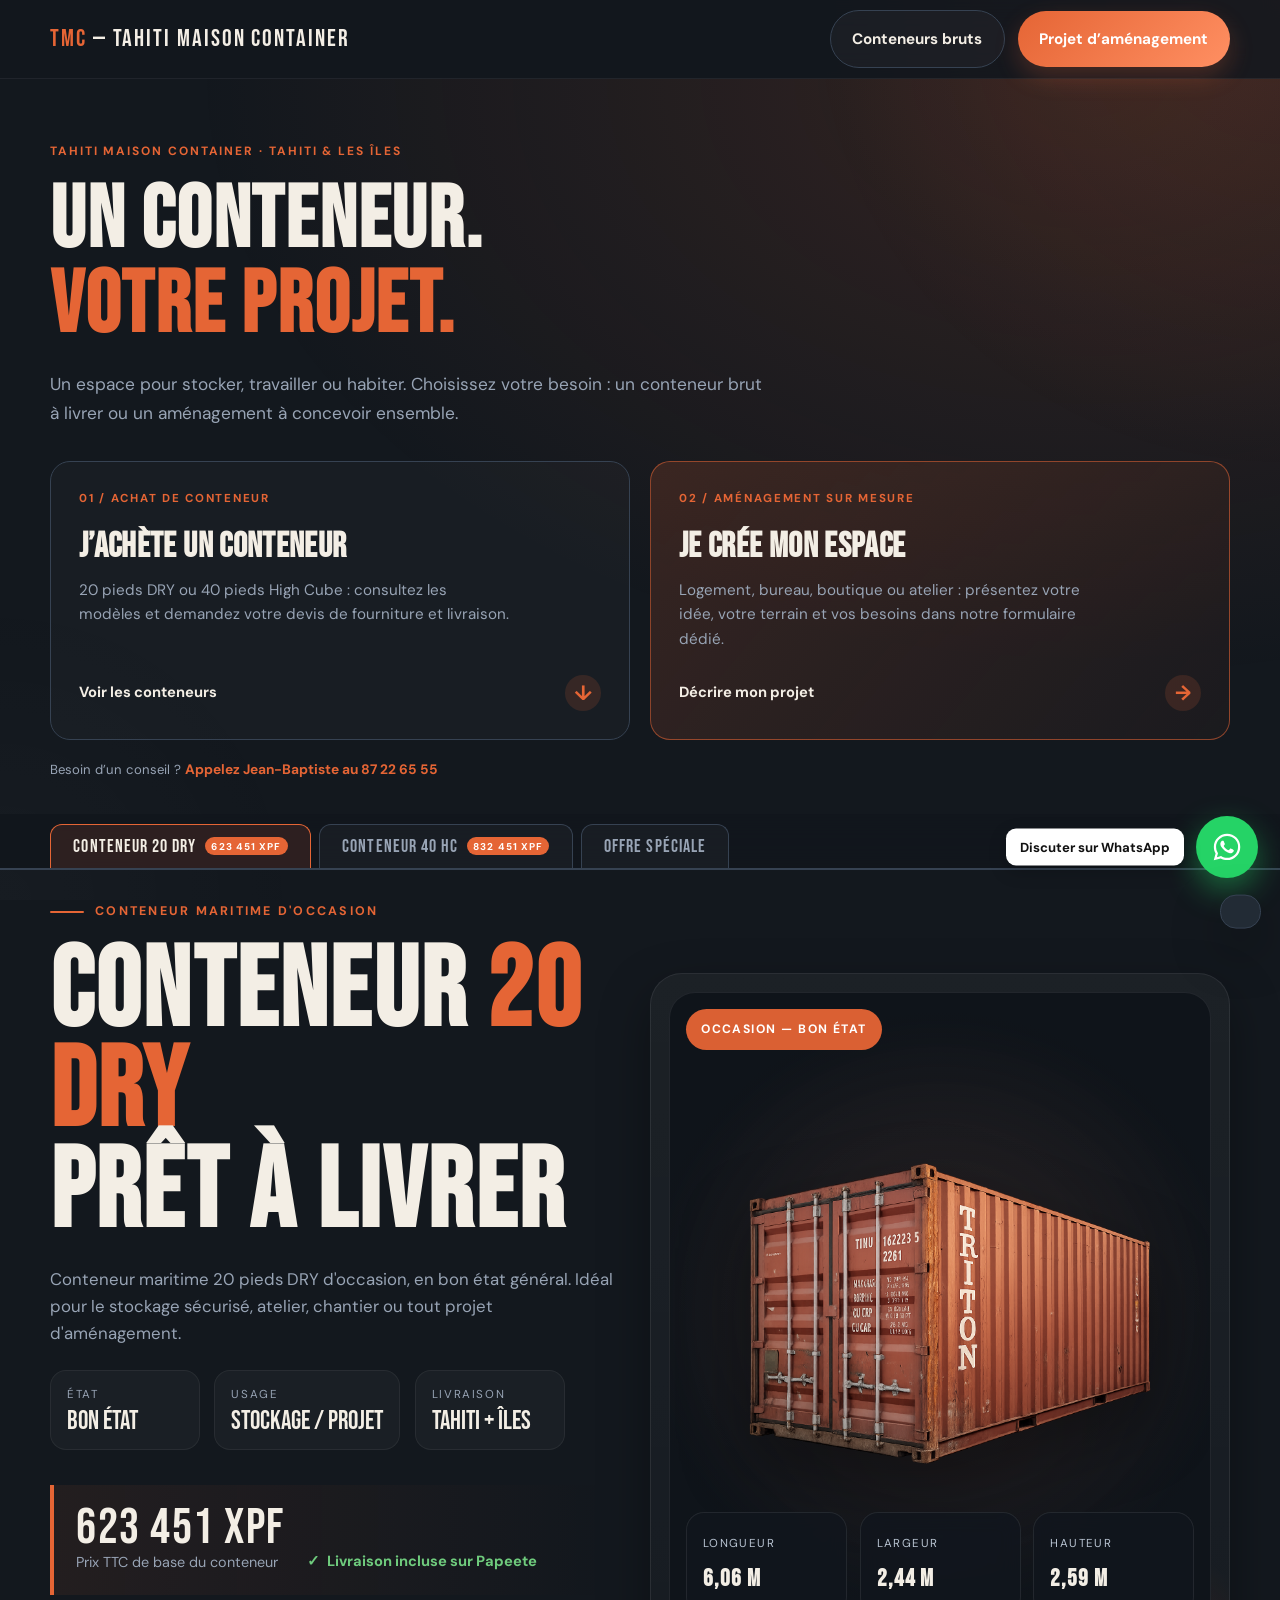
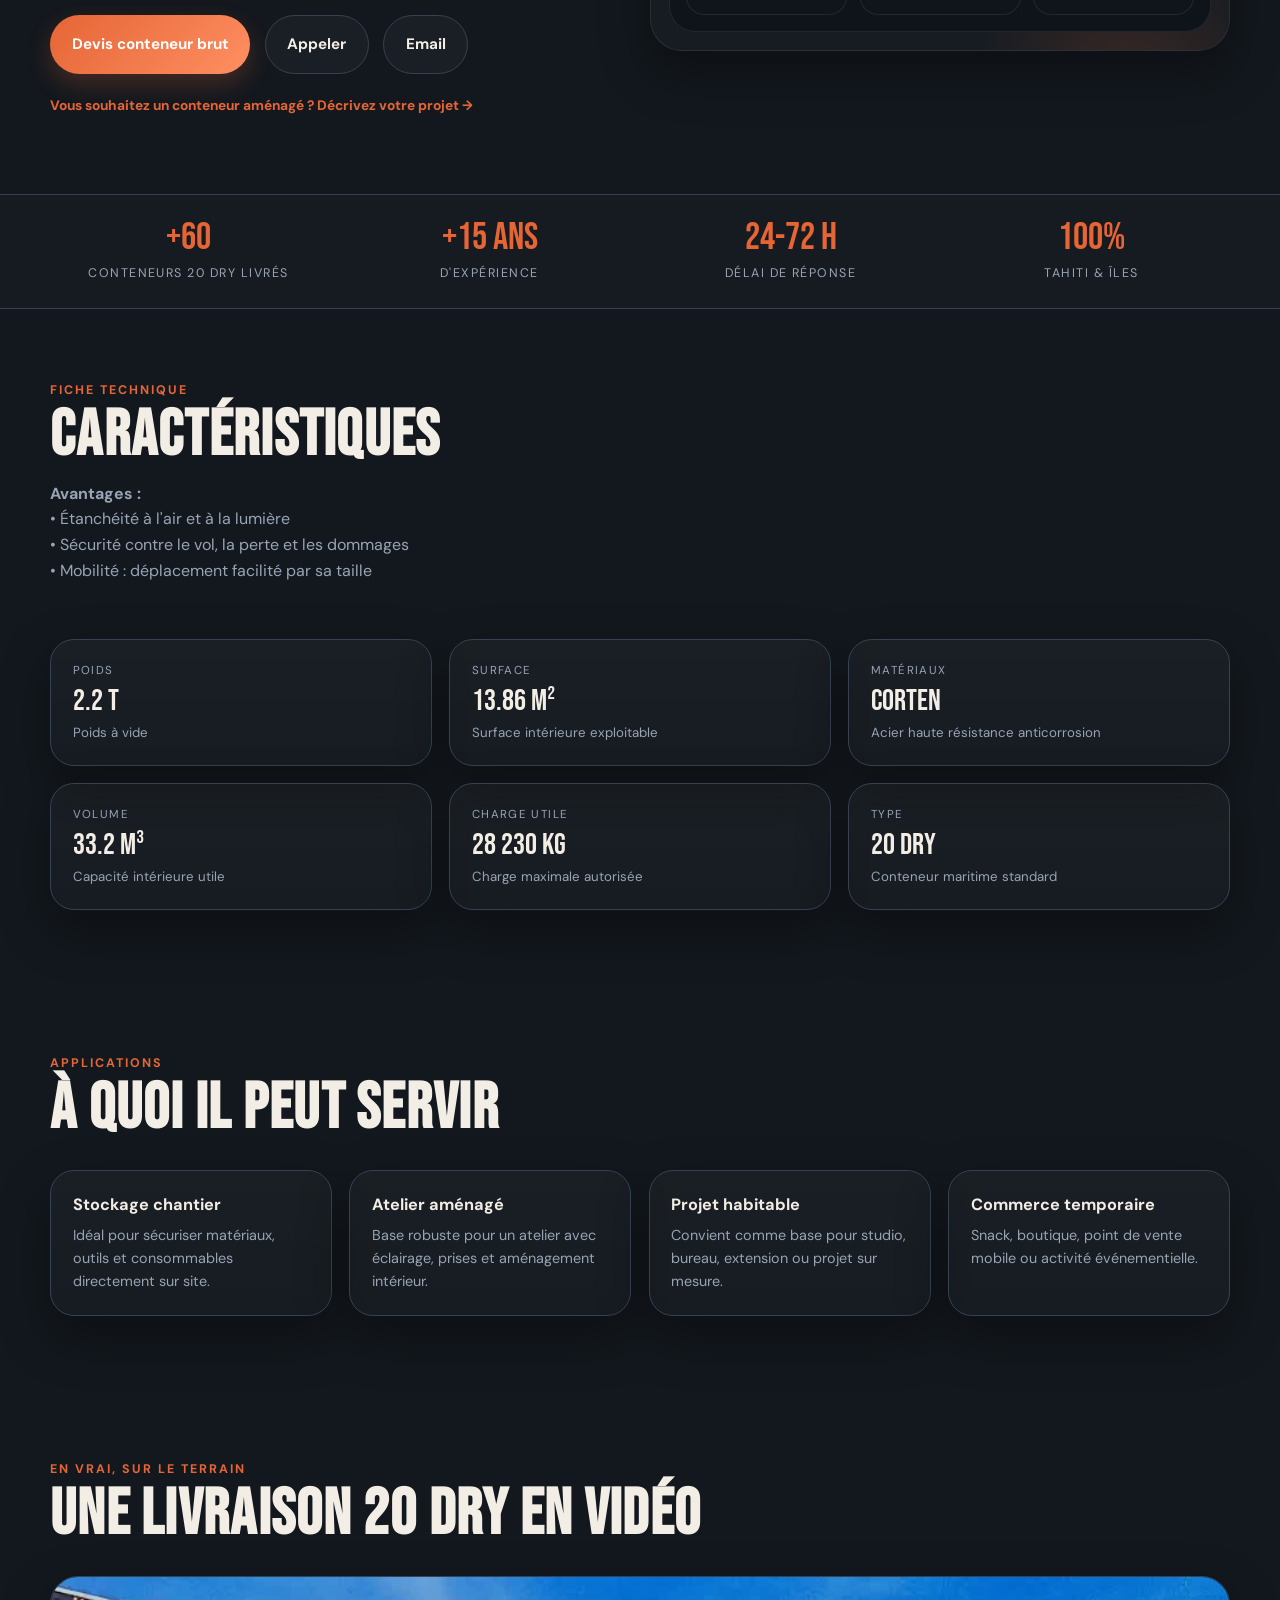
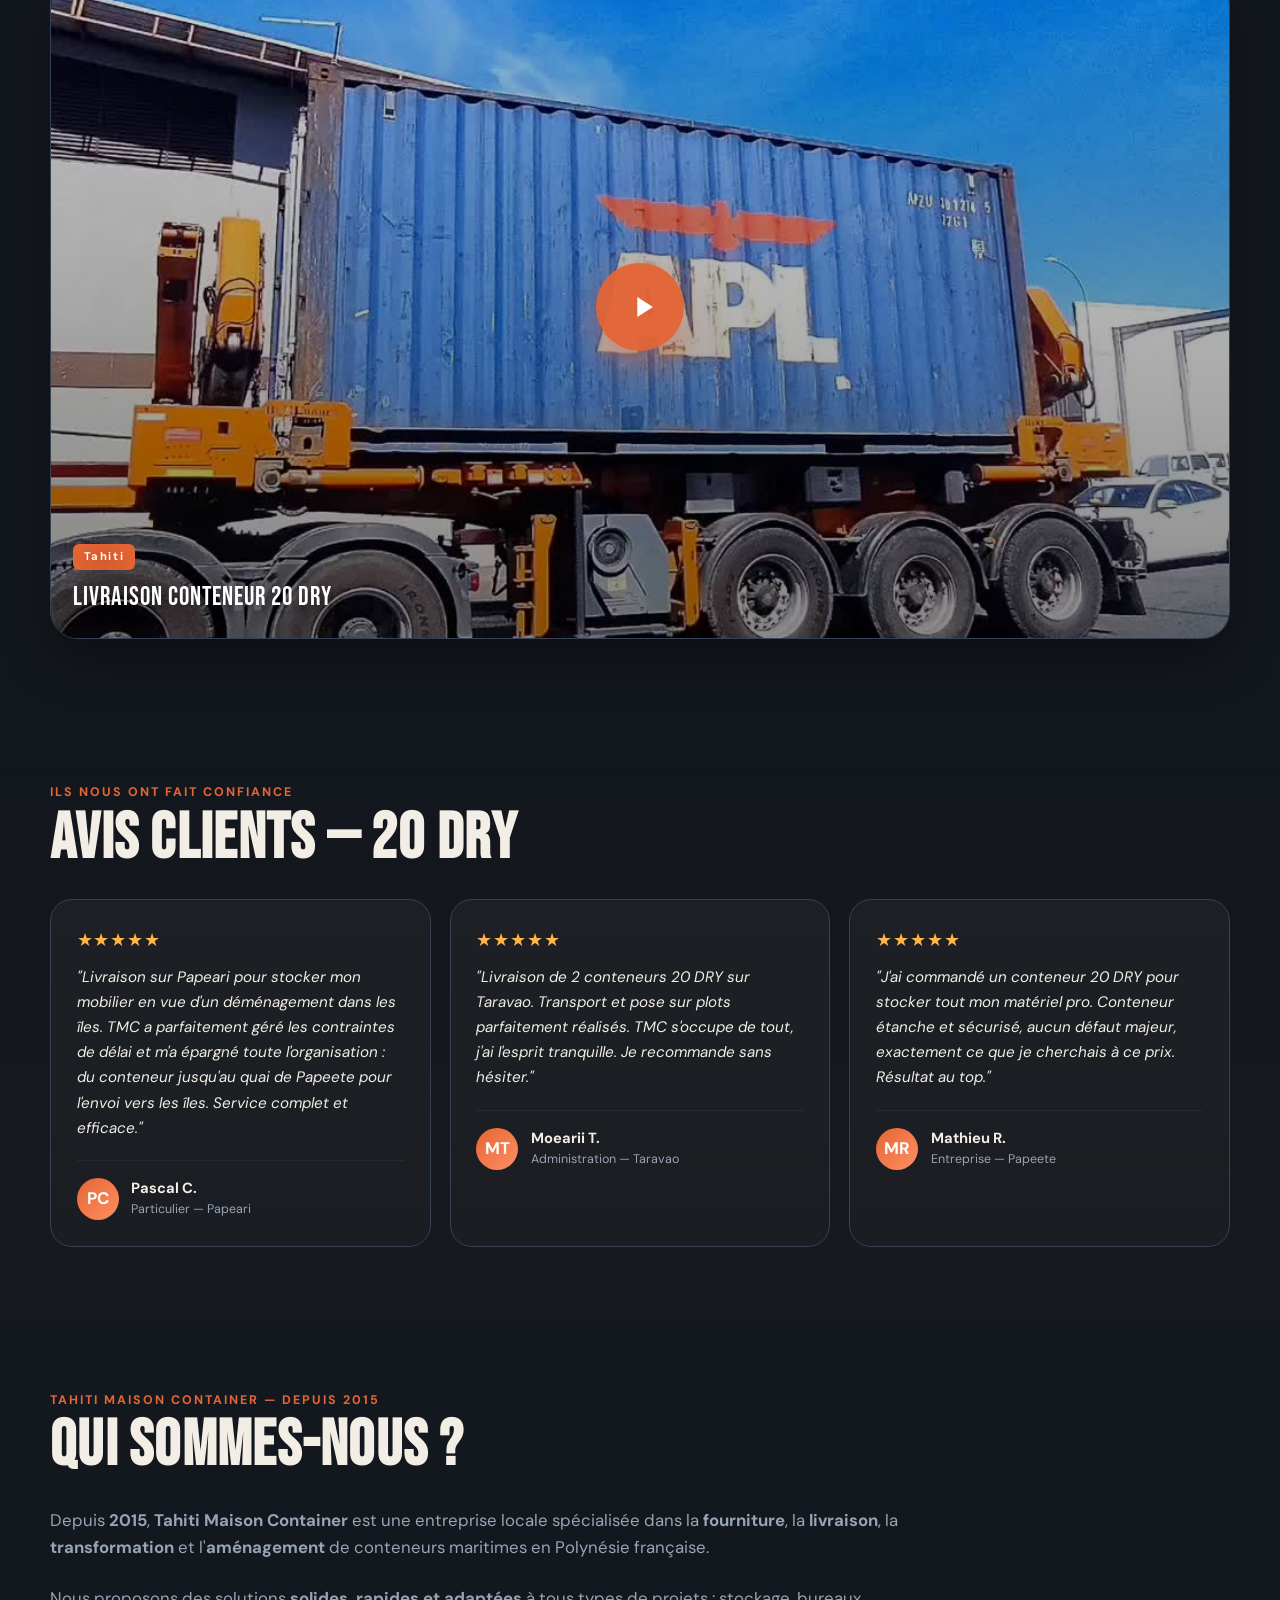
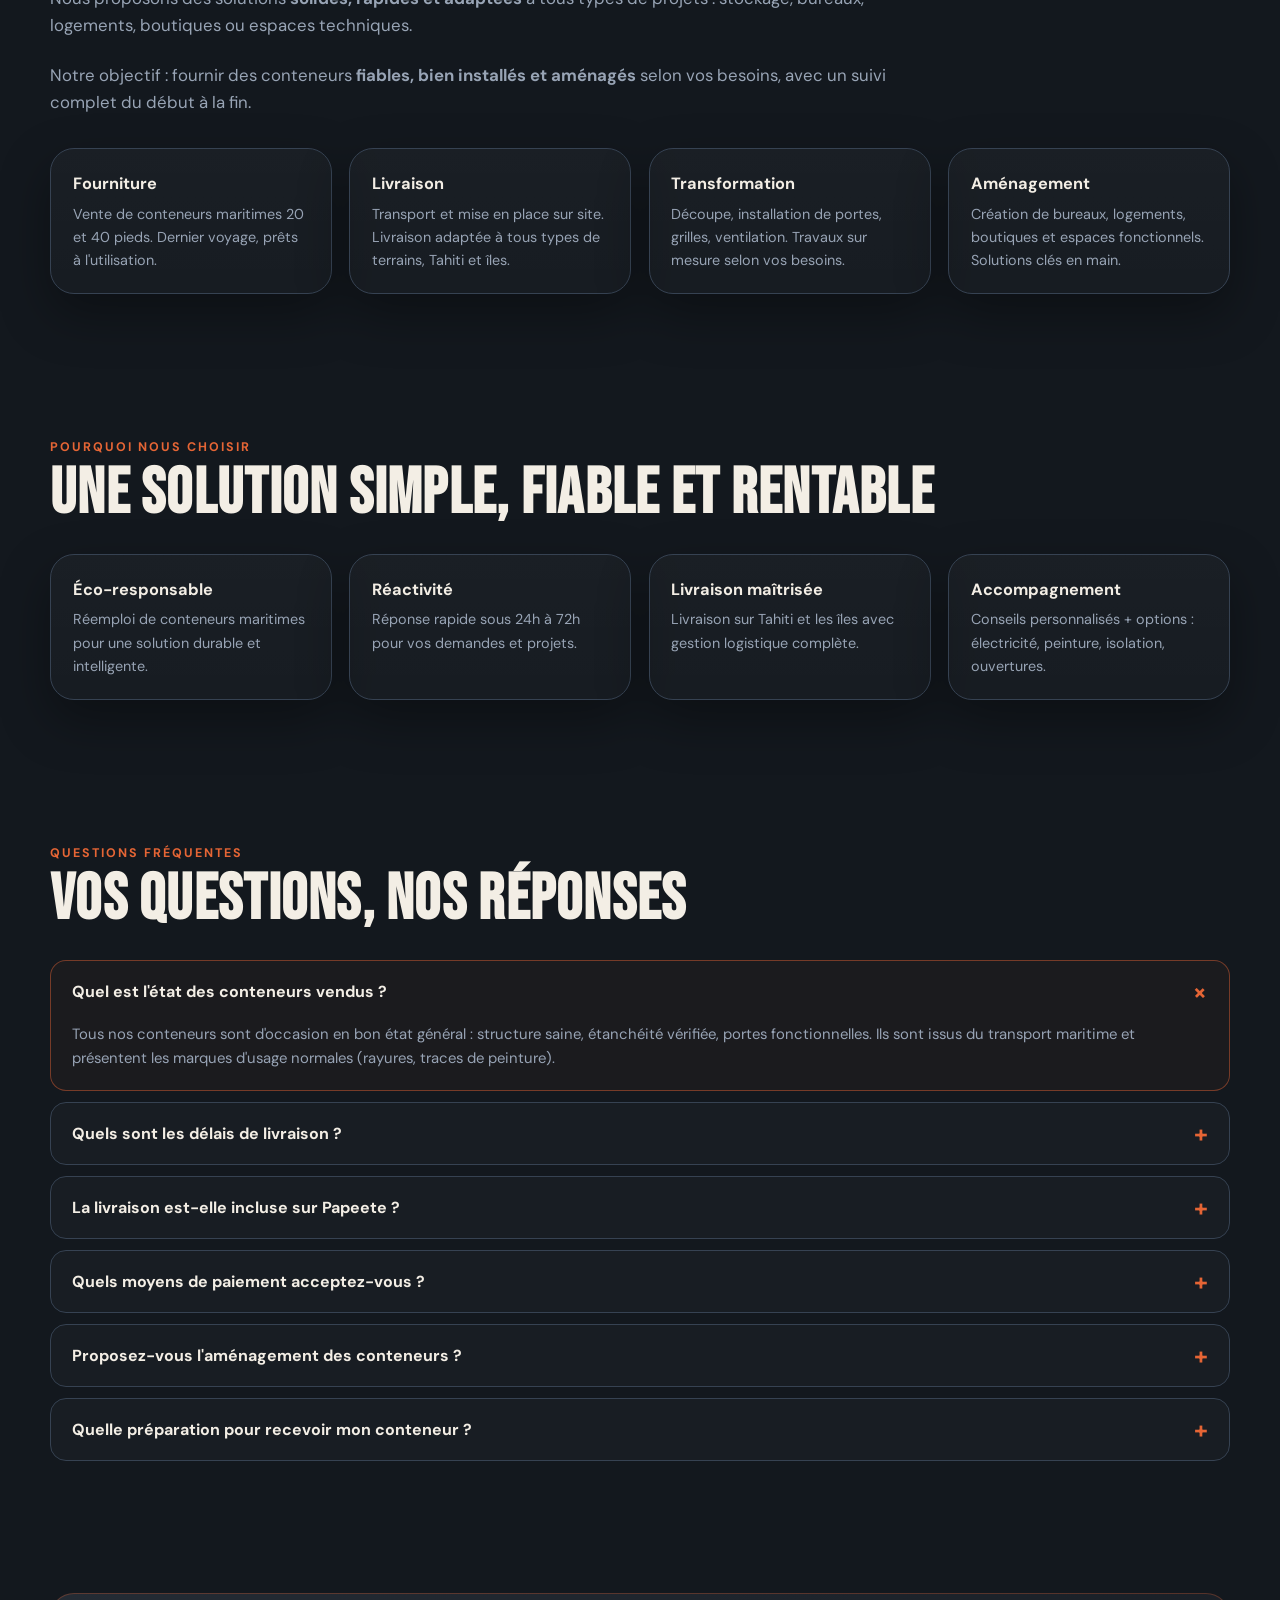
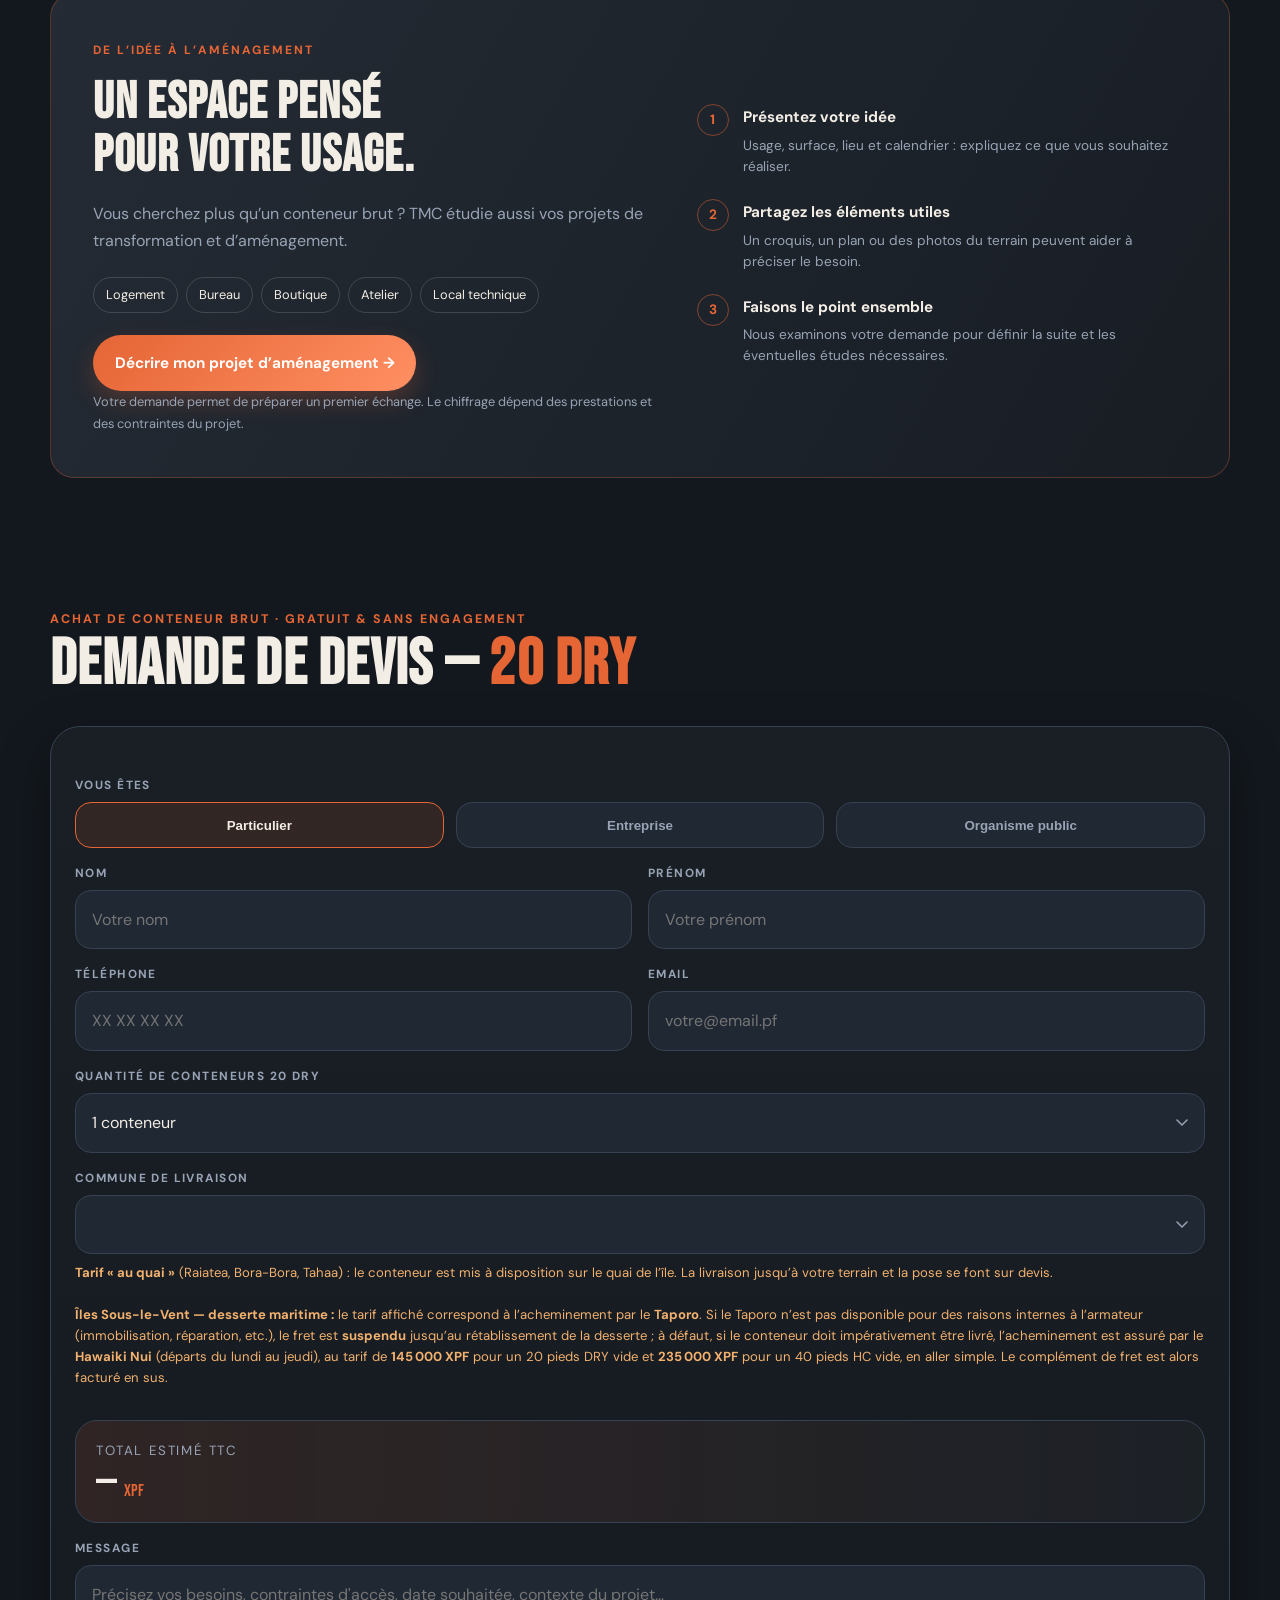
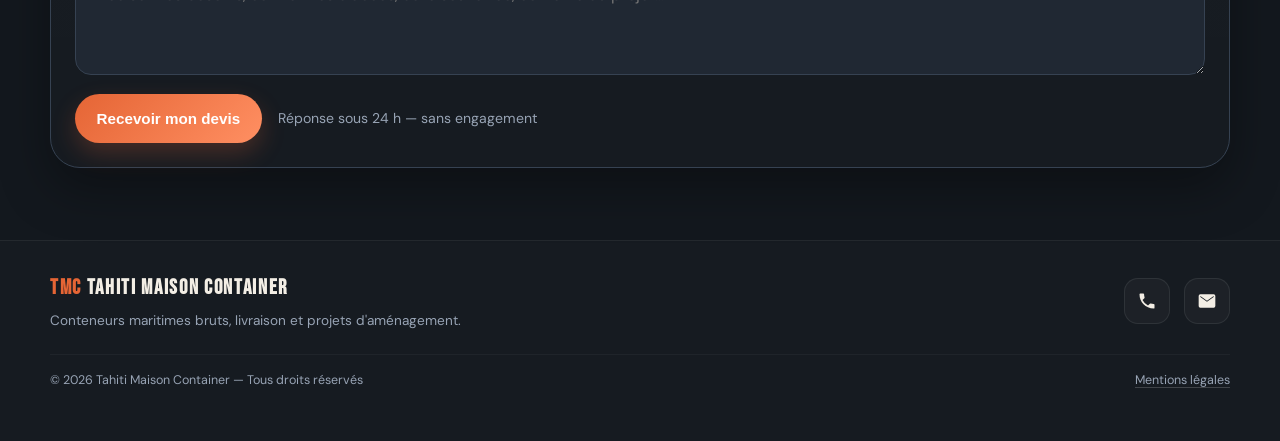
==== commit ffe0c70a: "Afficher Jean-Baptiste dans le contact de l’accueil" ====
--- a/index.html
+++ b/index.html
@@ -497,7 +497,7 @@
 <div class="project-choices">
 <a class="project-choice" href="#catalogue"><span class="choice-num">01 / ACHAT DE CONTENEUR</span><h2>J’ACHÈTE UN CONTENEUR</h2><p>20 pieds DRY ou 40 pieds High Cube : consultez les modèles et demandez votre devis de fourniture et livraison.</p><span class="choice-cta">Voir les conteneurs <span class="arrow" aria-hidden="true">↓</span></span></a>
 <a class="project-choice accent-choice" href="demande/"><span class="choice-num">02 / AMÉNAGEMENT SUR MESURE</span><h2>JE CRÉE MON ESPACE</h2><p>Logement, bureau, boutique ou atelier : présentez votre idée, votre terrain et vos besoins dans notre formulaire dédié.</p><span class="choice-cta">Décrire mon projet <span class="arrow" aria-hidden="true">→</span></span></a>
-</div><p class="project-footnote">Besoin d’un conseil ? <a class="am-link" href="tel:+68987226555">Appelez JB au 87 22 65 55</a></p>
+</div><p class="project-footnote">Besoin d’un conseil ? <a class="am-link" href="tel:+68987226555">Appelez Jean-Baptiste au 87 22 65 55</a></p>
 </div></section>
 <div id="catalogue"></div><div class="ptabs-wrap">
   <div class="ptabs">
